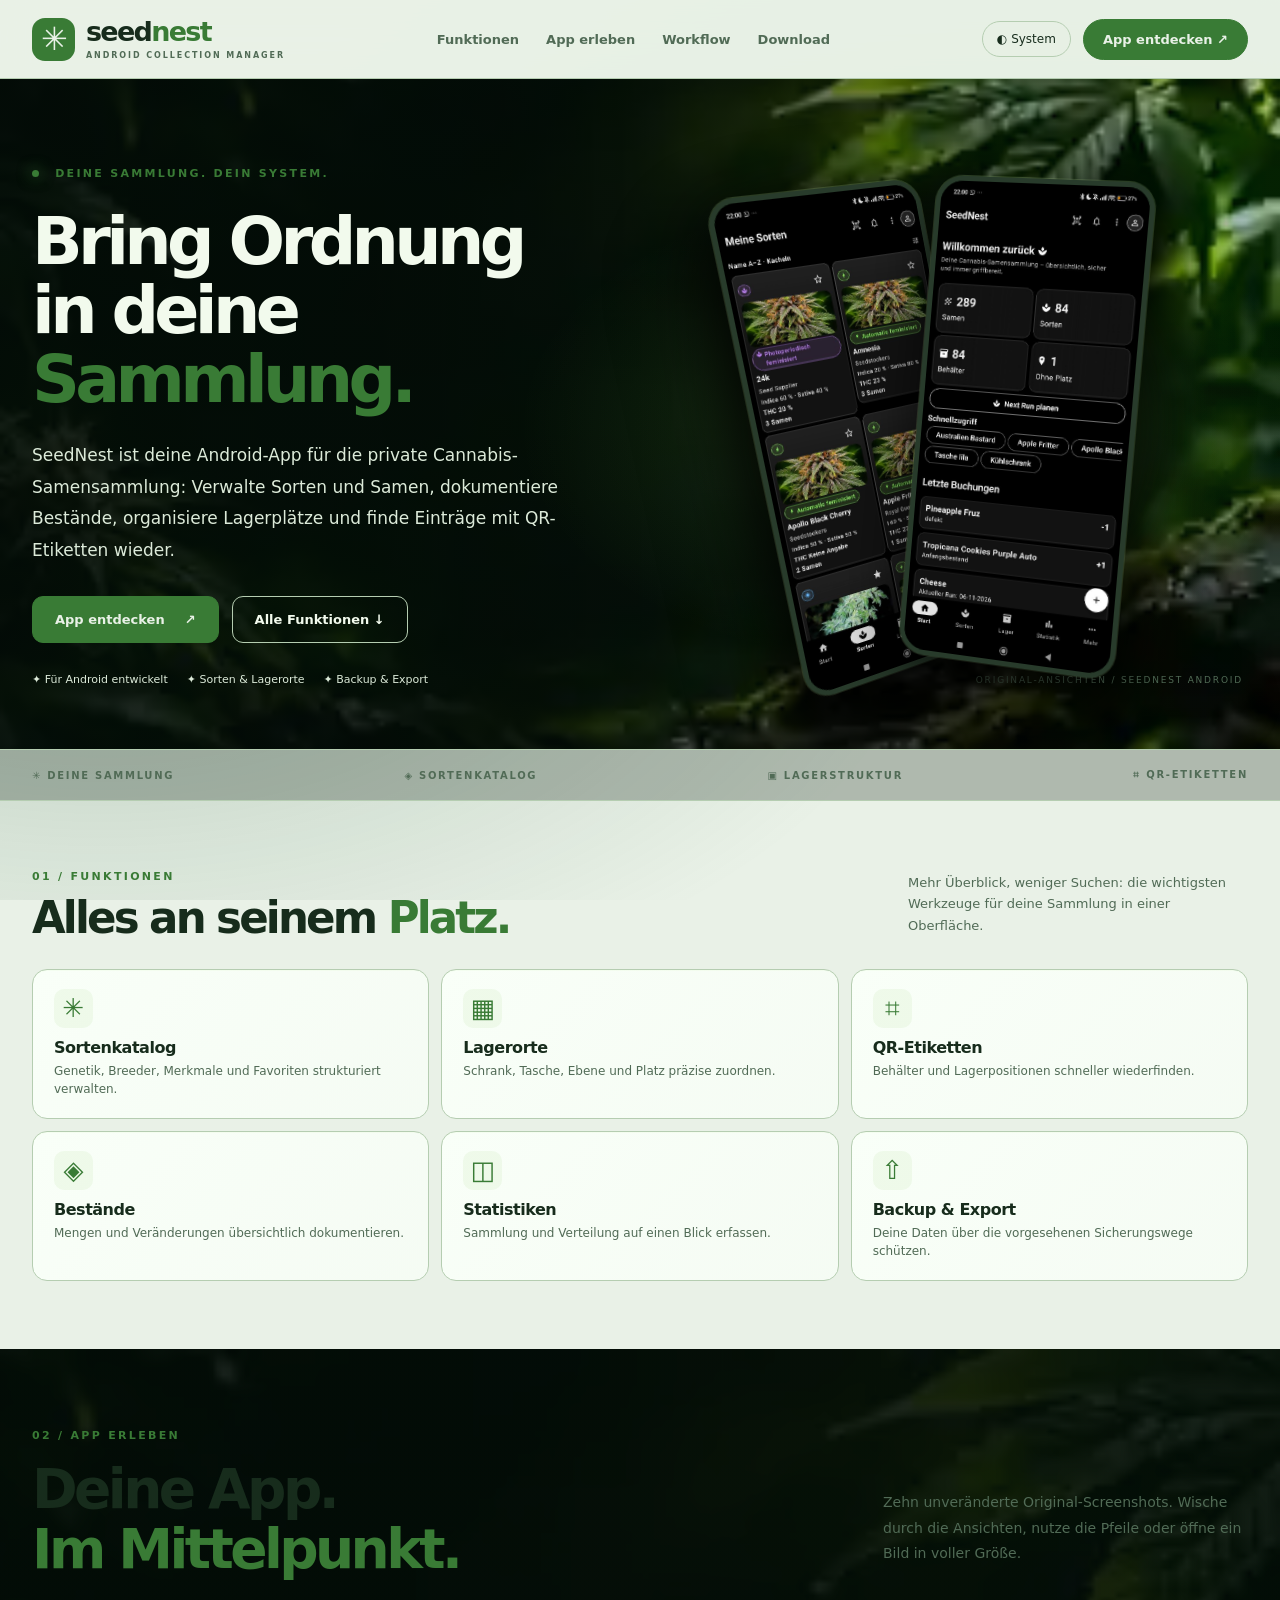
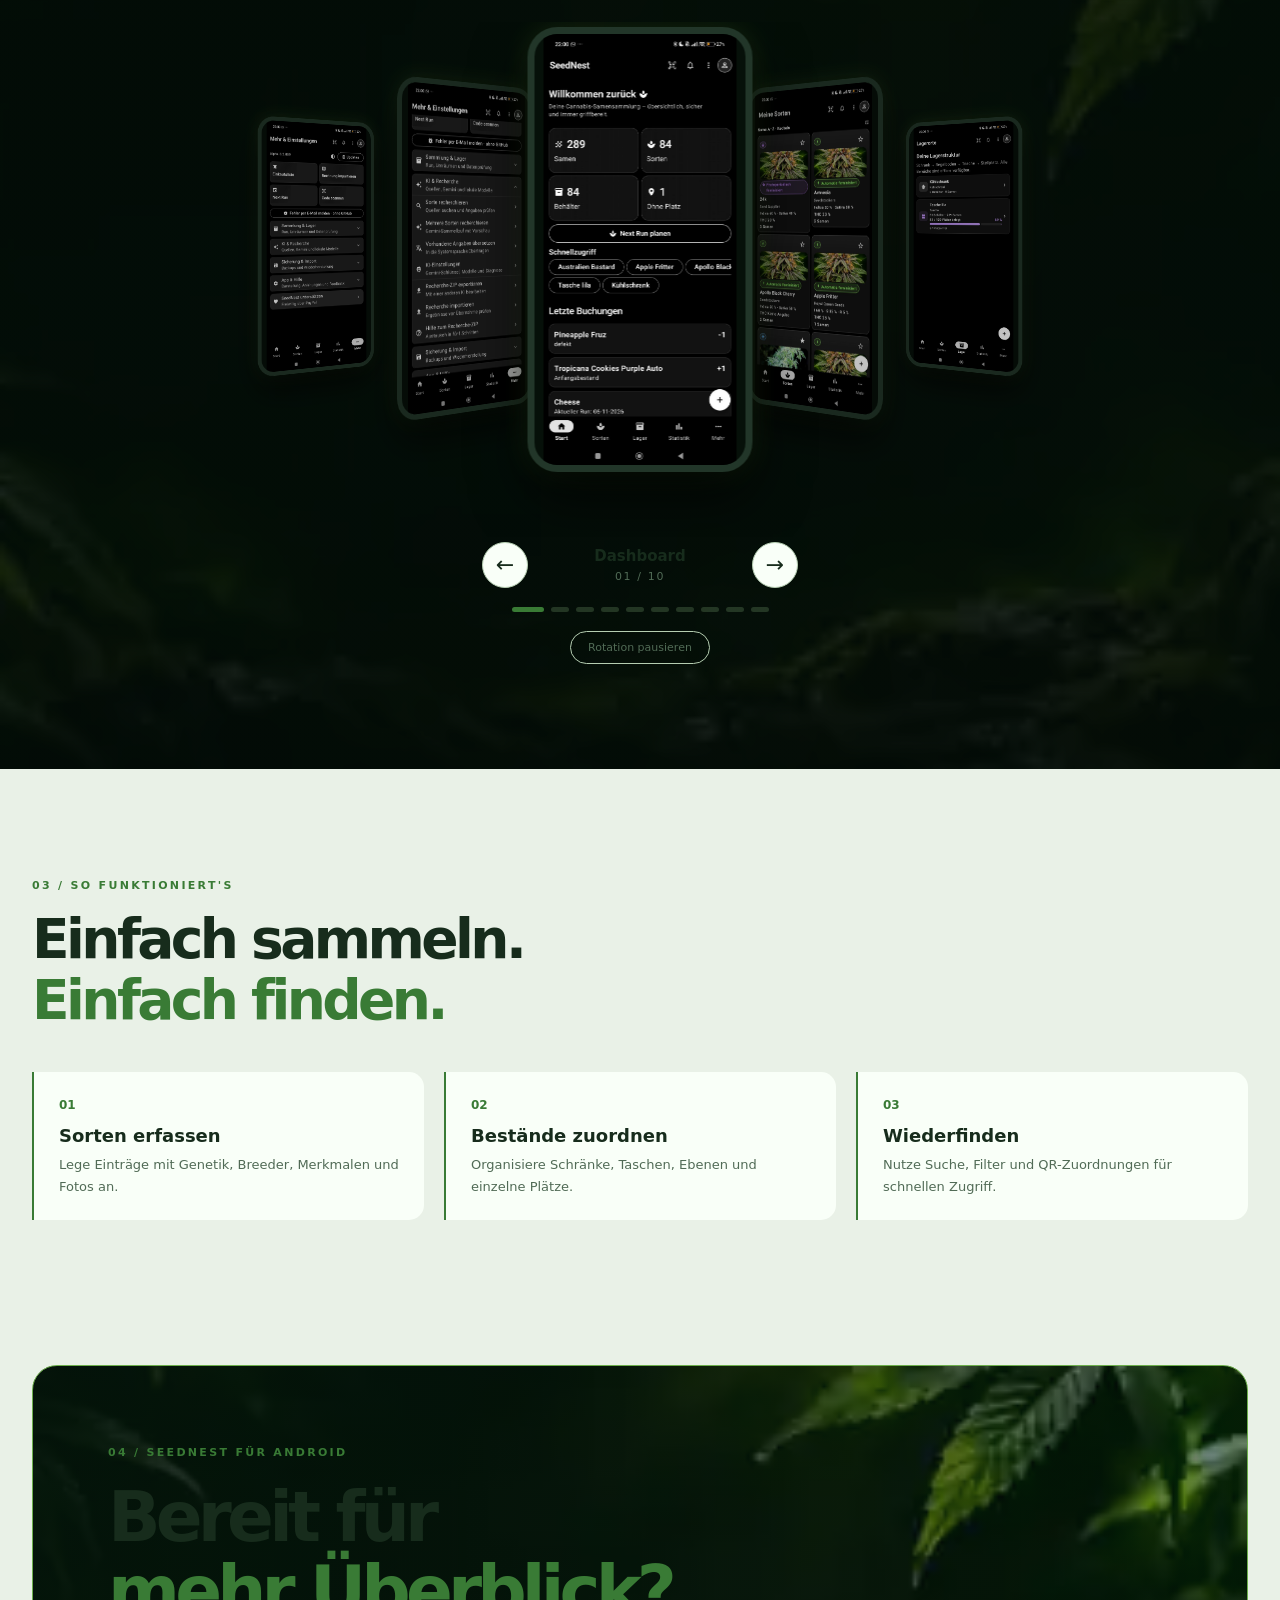
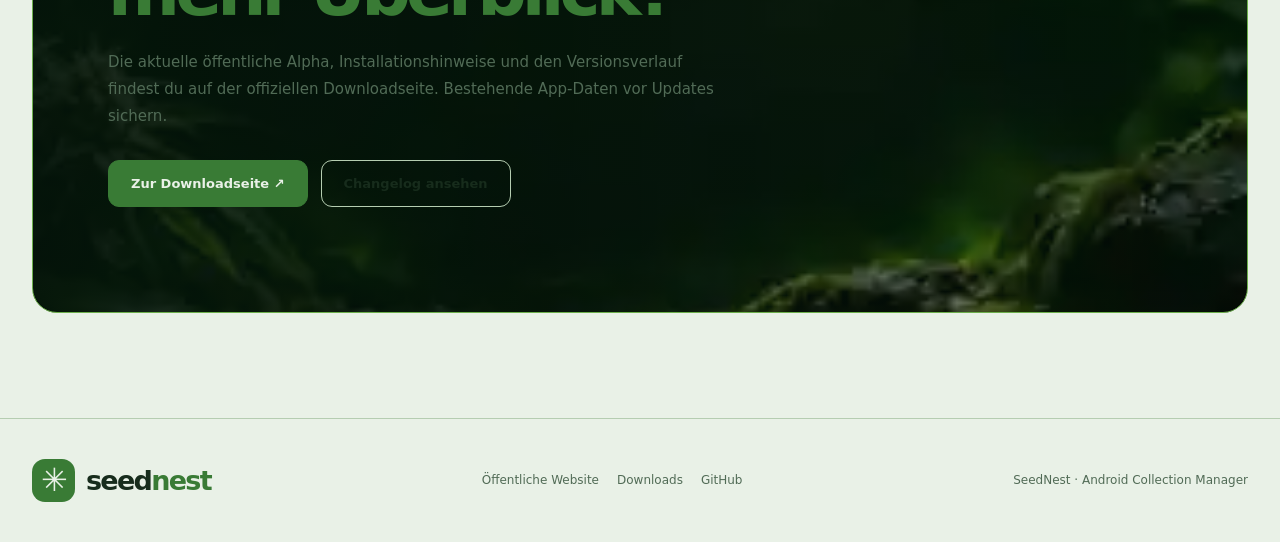
==== docs/index.html @ ece76df6 "release(site): remove design previews and promote Botanical Cinema assets to live homepage" ====
<!doctype html><html lang="de" data-mode="dark"><head><meta charset="utf-8"><meta name="viewport" content="width=device-width,initial-scale=1"><meta name="robots" content="index,follow"><link rel="canonical" href="https://astromanager-dev.github.io/SeedNest-Releases/"><meta property="og:type" content="website"><meta property="og:title" content="SeedNest – Cannabis-Samensammlung verwalten | Android-App"><meta property="og:description" content="Sortenkatalog, Bestände, Lagerplätze und QR-Etiketten: SeedNest organisiert deine private Cannabis-Samensammlung auf Android."><meta property="og:url" content="https://astromanager-dev.github.io/SeedNest-Releases/"><meta name="theme-color" content="#06100b"><meta name="description" content="SeedNest für Android: Cannabis-Samensammlung organisieren, Sorten und Bestände verwalten, Lagerplätze strukturieren und QR-Etiketten nutzen. App entdecken."><title>SeedNest – Cannabis-Samensammlung verwalten | Android-App</title><link rel="icon" href="./assets/favicon.svg" type="image/svg+xml"><link rel="stylesheet" href="./assets/botanical/botanical.css?v=5"><script src="./assets/botanical/botanical.js?v=1" defer></script><meta name="googlebot" content="index,follow,max-image-preview:large"><meta property="og:locale" content="de_DE"><meta property="og:site_name" content="SeedNest"><meta property="og:image" content="https://astromanager-dev.github.io/SeedNest-Releases/assets/screenshots/1000139887.jpg"><meta property="og:image:alt" content="Originalansicht der SeedNest Android-App"><meta name="twitter:card" content="summary_large_image"><meta name="twitter:title" content="SeedNest – Cannabis-Samensammlung verwalten"><meta name="twitter:description" content="Android-App für Sortenkatalog, Lagerplätze, Bestände und QR-Etiketten."><meta name="twitter:image" content="https://astromanager-dev.github.io/SeedNest-Releases/assets/screenshots/1000139887.jpg"><link rel="sitemap" type="application/xml" href="https://astromanager-dev.github.io/SeedNest-Releases/sitemap.xml"><script type="application/ld+json">{"@context":"https://schema.org","@type":"SoftwareApplication","name":"SeedNest","applicationCategory":"UtilitiesApplication","operatingSystem":"Android","description":"Native Android-App zur privaten Verwaltung von Cannabis-Samensammlungen, Sorten, Beständen und Lagerplätzen mit QR-Etiketten.","url":"https://astromanager-dev.github.io/SeedNest-Releases/","downloadUrl":"https://astromanager-dev.github.io/SeedNest-Releases/download/","inLanguage":"de","softwareHelp":{"@type":"WebPage","url":"https://astromanager-dev.github.io/SeedNest-Releases/download/"}}</script></head><body><a class="skip" href="#main">Zum Inhalt springen</a><header class="header"><div class="shell nav"><a class="brand" href="#top"><span class="brand-mark">✳</span><span>seed<b>nest</b><small>ANDROID COLLECTION MANAGER</small></span></a><nav aria-label="Hauptmenü"><a href="#features">Funktionen</a><a href="#gallery">App erleben</a><a href="#workflow">Workflow</a><a href="#download">Download</a></nav><div class="nav-end"><button id="theme" class="theme" type="button" aria-label="Darstellung wechseln">◐ <span>System</span></button><a class="nav-download" href="#download">App entdecken ↗</a></div></div></header><main id="main"><section class="hero" id="top"><div class="botanical botanical-left" aria-hidden="true">✳</div><div class="botanical botanical-right" aria-hidden="true">✳</div><div class="hero-light" aria-hidden="true"></div><div class="shell hero-grid"><div class="hero-copy"><span class="kicker"><i></i> DEINE SAMMLUNG. DEIN SYSTEM.</span><h1>Bring Ordnung<br>in deine <em>Sammlung.</em></h1><p>SeedNest ist deine Android-App für die private Cannabis-Samensammlung: Verwalte Sorten und Samen, dokumentiere Bestände, organisiere Lagerplätze und finde Einträge mit QR-Etiketten wieder.</p><div class="hero-actions"><a class="btn-primary" href="#gallery">App entdecken <span>↗</span></a><a class="btn-secondary" href="#features">Alle Funktionen ↓</a></div><div class="hero-proof"><span>✦ Für Android entwickelt</span><span>✦ Sorten & Lagerorte</span><span>✦ Backup & Export</span></div></div><div class="hero-stage" aria-label="Zwei Originalansichten der SeedNest Android-App"><div class="halo" aria-hidden="true"></div><div class="hero-phone phone-back"><img src="./assets/screenshots/1000139888.jpg" width="691" height="1536" alt="Original-Screenshot der SeedNest-App: Sortenkatalog" fetchpriority="high"></div><div class="hero-phone phone-front"><img src="./assets/screenshots/1000139887.jpg" width="691" height="1536" alt="Original-Screenshot der SeedNest-App: Dashboard" fetchpriority="high"></div><div class="stage-label">ORIGINAL-ANSICHTEN / SEEDNEST ANDROID</div></div></div></section><div class="strip"><div class="shell strip-inner"><span>✳ DEINE SAMMLUNG</span><span>◈ SORTENKATALOG</span><span>▣ LAGERSTRUKTUR</span><span>⌗ QR-ETIKETTEN</span></div></div><section class="section features" id="features"><div class="shell"><div class="section-title"><div><span class="kicker">01 / FUNKTIONEN</span><h2>Alles an seinem <em>Platz.</em></h2></div><p>Mehr Überblick, weniger Suchen: die wichtigsten Werkzeuge für deine Sammlung in einer Oberfläche.</p></div><div class="feature-grid"><article class="feature"><span class="feature-icon" aria-hidden="true">✳</span><h3>Sortenkatalog</h3><p>Genetik, Breeder, Merkmale und Favoriten strukturiert verwalten.</p></article><article class="feature"><span class="feature-icon" aria-hidden="true">▦</span><h3>Lagerorte</h3><p>Schrank, Tasche, Ebene und Platz präzise zuordnen.</p></article><article class="feature"><span class="feature-icon" aria-hidden="true">⌗</span><h3>QR-Etiketten</h3><p>Behälter und Lagerpositionen schneller wiederfinden.</p></article><article class="feature"><span class="feature-icon" aria-hidden="true">◈</span><h3>Bestände</h3><p>Mengen und Veränderungen übersichtlich dokumentieren.</p></article><article class="feature"><span class="feature-icon" aria-hidden="true">◫</span><h3>Statistiken</h3><p>Sammlung und Verteilung auf einen Blick erfassen.</p></article><article class="feature"><span class="feature-icon" aria-hidden="true">⇧</span><h3>Backup & Export</h3><p>Deine Daten über die vorgesehenen Sicherungswege schützen.</p></article></div></div></section><section class="section gallery-section" id="gallery"><div class="shell"><div class="section-title"><div><span class="kicker">02 / APP ERLEBEN</span><h2>Deine App.<br><em>Im Mittelpunkt.</em></h2></div><p>Zehn unveränderte Original-Screenshots. Wische durch die Ansichten, nutze die Pfeile oder öffne ein Bild in voller Größe.</p></div><div class="gallery" id="coverflow" aria-label="SeedNest 3D Screenshot-Karussell"><div class="gallery-stage"><figure class="slide" data-name="Dashboard"><a href="./assets/screenshots/1000139887.jpg" target="_blank" rel="noopener" aria-label="Dashboard: Originalbild öffnen"><img src="./assets/screenshots/1000139887.jpg" alt="SeedNest App-Screenshot: Dashboard" width="691" height="1536" loading="eager" decoding="async"></a></figure><figure class="slide" data-name="Sortenkatalog"><a href="./assets/screenshots/1000139888.jpg" target="_blank" rel="noopener" aria-label="Sortenkatalog: Originalbild öffnen"><img src="./assets/screenshots/1000139888.jpg" alt="SeedNest App-Screenshot: Sortenkatalog" width="691" height="1536" loading="lazy" decoding="async"></a></figure><figure class="slide" data-name="Sortendetails"><a href="./assets/screenshots/1000139889.jpg" target="_blank" rel="noopener" aria-label="Sortendetails: Originalbild öffnen"><img src="./assets/screenshots/1000139889.jpg" alt="SeedNest App-Screenshot: Sortendetails" width="691" height="1536" loading="lazy" decoding="async"></a></figure><figure class="slide" data-name="Lagerübersicht"><a href="./assets/screenshots/1000139890.jpg" target="_blank" rel="noopener" aria-label="Lagerübersicht: Originalbild öffnen"><img src="./assets/screenshots/1000139890.jpg" alt="SeedNest App-Screenshot: Lagerübersicht" width="691" height="1536" loading="lazy" decoding="async"></a></figure><figure class="slide" data-name="Lagerplätze"><a href="./assets/screenshots/1000139891.jpg" target="_blank" rel="noopener" aria-label="Lagerplätze: Originalbild öffnen"><img src="./assets/screenshots/1000139891.jpg" alt="SeedNest App-Screenshot: Lagerplätze" width="691" height="1536" loading="lazy" decoding="async"></a></figure><figure class="slide" data-name="Behälter"><a href="./assets/screenshots/1000139892.jpg" target="_blank" rel="noopener" aria-label="Behälter: Originalbild öffnen"><img src="./assets/screenshots/1000139892.jpg" alt="SeedNest App-Screenshot: Behälter" width="691" height="1536" loading="lazy" decoding="async"></a></figure><figure class="slide" data-name="Statistik"><a href="./assets/screenshots/1000139893.jpg" target="_blank" rel="noopener" aria-label="Statistik: Originalbild öffnen"><img src="./assets/screenshots/1000139893.jpg" alt="SeedNest App-Screenshot: Statistik" width="691" height="1536" loading="lazy" decoding="async"></a></figure><figure class="slide" data-name="Auswertung"><a href="./assets/screenshots/1000139894.jpg" target="_blank" rel="noopener" aria-label="Auswertung: Originalbild öffnen"><img src="./assets/screenshots/1000139894.jpg" alt="SeedNest App-Screenshot: Auswertung" width="691" height="1536" loading="lazy" decoding="async"></a></figure><figure class="slide" data-name="Einstellungen"><a href="./assets/screenshots/1000139895.jpg" target="_blank" rel="noopener" aria-label="Einstellungen: Originalbild öffnen"><img src="./assets/screenshots/1000139895.jpg" alt="SeedNest App-Screenshot: Einstellungen" width="691" height="1536" loading="lazy" decoding="async"></a></figure><figure class="slide" data-name="Werkzeuge"><a href="./assets/screenshots/1000139896.jpg" target="_blank" rel="noopener" aria-label="Werkzeuge: Originalbild öffnen"><img src="./assets/screenshots/1000139896.jpg" alt="SeedNest App-Screenshot: Werkzeuge" width="691" height="1536" loading="lazy" decoding="async"></a></figure></div><div class="gallery-controls"><button id="prev" aria-label="Vorheriges Bild">←</button><div class="gallery-center"><strong id="slide-name">Dashboard</strong><span id="counter">01 / 10</span></div><button id="next" aria-label="Nächstes Bild">→</button></div><div id="dots" class="dots" aria-label="Bild auswählen"></div><button id="pause" class="pause" aria-pressed="false">Rotation pausieren</button></div></div></section><section class="section workflow" id="workflow"><div class="shell"><div class="section-title"><div><span class="kicker">03 / SO FUNKTIONIERT'S</span><h2>Einfach sammeln.<br><em>Einfach finden.</em></h2></div></div><div class="workflow-grid"><article><span>01</span><h3>Sorten erfassen</h3><p>Lege Einträge mit Genetik, Breeder, Merkmalen und Fotos an.</p></article><article><span>02</span><h3>Bestände zuordnen</h3><p>Organisiere Schränke, Taschen, Ebenen und einzelne Plätze.</p></article><article><span>03</span><h3>Wiederfinden</h3><p>Nutze Suche, Filter und QR-Zuordnungen für schnellen Zugriff.</p></article></div></div></section><section class="section download" id="download"><div class="shell"><div class="download-box"><div class="download-leaf" aria-hidden="true">✳</div><div class="download-inner"><span class="kicker">04 / SEEDNEST FÜR ANDROID</span><h2>Bereit für<br><em>mehr Überblick?</em></h2><p>Die aktuelle öffentliche Alpha, Installationshinweise und den Versionsverlauf findest du auf der offiziellen Downloadseite. Bestehende App-Daten vor Updates sichern.</p><div class="hero-actions"><a class="btn-primary" href="./download/">Zur Downloadseite ↗</a><a class="btn-secondary" href="./changelog/">Changelog ansehen</a></div></div></div></div></section></main><footer><div class="shell footer"><a class="brand" href="#top"><span class="brand-mark">✳</span><span>seed<b>nest</b></span></a><div><a href="./">Öffentliche Website</a><a href="./download/">Downloads</a><a href="https://github.com/AstroManager-Dev/SeedNest-Releases">GitHub</a></div><small>SeedNest · Android Collection Manager</small></div></footer></body></html>
---- docs/assets/botanical/botanical.css ----
:root{--bg:#06100b;--surface:#102219;--fg:#f2faed;--muted:#b3c4b3;--lime:#b8f94c;--border:#4b713a;color-scheme:dark}html[data-mode=light]{--bg:#e9f1e7;--surface:#f9fff8;--fg:#172c1c;--muted:#516b56;--lime:#397b35;--border:#b5cdb1;color-scheme:light}*{box-sizing:border-box}html{scroll-behavior:smooth}body{margin:0;background:var(--bg);color:var(--fg);font-family:Inter,"Segoe UI",system-ui,sans-serif;overflow-x:hidden}body:before{content:"";position:fixed;inset:0;pointer-events:none;z-index:-1;background:radial-gradient(ellipse 60% 35% at 80% 22%,#3b802c45,transparent),radial-gradient(ellipse 65% 50% at 8% 65%,#245a3a38,transparent)}a{color:inherit;text-decoration:none}button{font:inherit;cursor:pointer}a:focus-visible,button:focus-visible{outline:3px solid var(--lime);outline-offset:4px}.skip{position:absolute;left:12px;top:-80px;background:var(--lime);color:var(--bg);padding:12px;z-index:100}.skip:focus{top:12px}.shell{width:min(1370px,calc(100% - 64px));margin:auto}.preview-banner{padding:8px 15px;text-align:center;background:#d5f5a5;color:#1c3b17;font-size:11px;font-weight:800;letter-spacing:.12em}.preview-banner a{text-decoration:underline}.header{position:sticky;top:0;z-index:90;background:color-mix(in srgb,var(--bg) 92%,transparent);backdrop-filter:blur(20px);border-bottom:1px solid var(--border)}.nav{height:78px;display:flex;align-items:center;justify-content:space-between;gap:22px}.brand{display:flex;align-items:center;gap:11px;font-size:27px;font-weight:900;letter-spacing:-1.7px;line-height:1}.brand b{color:var(--lime)}.brand small{display:block;font-size:8px;letter-spacing:.24em;color:var(--muted);margin-top:7px}.brand-mark{background:var(--lime);color:var(--bg);display:grid;place-items:center;width:43px;height:43px;border-radius:13px;font-size:32px}.nav nav{display:flex;gap:27px}.nav nav a{font-size:13px;color:var(--muted);font-weight:700}.nav-end{display:flex;align-items:center;gap:12px}.theme{background:transparent;border:1px solid var(--border);border-radius:40px;color:var(--fg);padding:10px 14px;font-size:12px}.nav-download,.btn-primary{background:var(--lime);color:var(--bg);border:1px solid var(--lime);border-radius:11px;font-size:13px;font-weight:850;padding:15px 22px;display:inline-flex;align-items:center;gap:20px}.nav-download{border-radius:30px;padding:12px 19px}.hero{position:relative;overflow:hidden;padding:80px 0 60px;min-height:670px}.hero-grid{display:grid;grid-template-columns:1.05fr .95fr;align-items:center;gap:30px;position:relative;z-index:2}.hero-copy{position:relative;z-index:4}.kicker{font-size:11px;font-weight:850;letter-spacing:.21em;color:var(--lime)}.kicker i{display:inline-block;width:7px;height:7px;background:var(--lime);border-radius:50%;margin-right:10px;box-shadow:0 0 15px var(--lime)}h1,h2,h3,p{margin-top:0}.hero h1{font-size:clamp(48px,5.2vw,82px);letter-spacing:-.07em;line-height:1.04;margin:26px 0}.hero em,h2 em{font-style:normal;color:var(--lime)}.hero-copy>p{max-width:590px;font-size:17px;line-height:1.85;color:var(--muted)}.hero-actions{display:flex;align-items:center;flex-wrap:wrap;gap:13px;margin:30px 0}.btn-secondary{border:1px solid var(--border);border-radius:11px;padding:15px 22px;font-size:13px;font-weight:750}.hero-proof{display:flex;gap:19px;flex-wrap:wrap;color:var(--muted);font-size:11px}.hero-stage{height:530px;position:relative;display:grid;place-items:center;perspective:1000px}.halo{position:absolute;width:430px;height:430px;border-radius:50%;background:radial-gradient(circle,#85ed4770,transparent 66%);filter:blur(20px)}.hero-phone{position:absolute;width:240px;height:465px;border:8px solid #26392b;border-radius:36px;background:#09160d;color:#eaf8e3;box-shadow:0 35px 90px #0009,0 0 0 1px #8aab73;overflow:hidden}.phone-front{transform:translateX(55px) rotateY(-12deg) rotateZ(5deg);z-index:2;padding:35px 15px 15px}.phone-back{transform:translateX(-105px) translateY(10px) rotateY(29deg) rotateZ(-13deg);z-index:1;background:linear-gradient(130deg,#244d32,#07150b)}.phone-content{font-size:100px;color:#b8f94c;padding:65px 18px}.phone-content small{display:block;font-size:10px;letter-spacing:.2em;color:#d8ebce}.phone-content strong{font-size:25px;display:block;margin-top:20px;line-height:1.2}.phone-top{font-size:12px;font-weight:800;color:#b8f94c;display:flex;justify-content:space-between}.phone-welcome{display:block;margin:37px 0 15px;font-size:20px;font-weight:800}.phone-card{border-radius:13px;background:linear-gradient(135deg,#3a7c43,#1e4d32);padding:16px;height:125px}.phone-card small{font-size:8px;letter-spacing:.2em}.phone-card strong{display:block;font-size:18px;margin:13px 0 7px}.phone-card span{font-size:9px}.phone-tiles{display:grid;grid-template-columns:1fr 1fr;gap:8px;margin-top:15px}.phone-tiles>span{height:75px;background:#1a3120;border-radius:10px;padding:10px;color:#b8f94c;font-size:25px}.phone-tiles small{display:block;color:#eaf8e3;font-size:10px;margin-top:4px}.phone-tabs{position:absolute;bottom:14px;left:20px;right:20px;border-top:1px solid #35563c;padding-top:12px;text-align:center;color:#b8f94c}.stage-label{position:absolute;bottom:4px;right:5px;color:var(--muted);font-size:9px;letter-spacing:.2em}.botanical{position:absolute;font-size:500px;line-height:1;color:#8df65012;pointer-events:none;filter:blur(2px)}.botanical-left{left:-160px;bottom:-260px;transform:rotate(23deg)}.botanical-right{right:-140px;top:-200px;transform:rotate(-21deg)}.hero-light{position:absolute;inset:0;background:linear-gradient(110deg,transparent 25%,#8bf74b08 55%,transparent 90%);pointer-events:none}.strip{border-top:1px solid var(--border);border-bottom:1px solid var(--border);background:#10251644}.strip-inner{display:flex;align-items:center;justify-content:space-between;gap:15px;flex-wrap:wrap;padding:19px 0;color:var(--muted);font-size:10px;font-weight:800;letter-spacing:.17em}.section{padding:105px 0}.section-title{display:flex;justify-content:space-between;align-items:end;gap:35px;margin-bottom:42px}.section-title h2{font-size:clamp(36px,4.3vw,62px);letter-spacing:-.065em;line-height:1.1;margin:16px 0 0}.section-title>p{max-width:365px;color:var(--muted);font-size:14px;line-height:1.8}.feature-grid{display:grid;grid-template-columns:repeat(3,1fr);gap:16px}.feature{padding:28px;border:1px solid var(--border);border-radius:18px;background:linear-gradient(135deg,var(--surface),color-mix(in srgb,var(--surface) 75%,var(--bg)));min-height:190px;box-shadow:inset 0 1px 0 #a7ed6b10}.feature-icon{display:inline-grid;place-items:center;font-size:33px;color:var(--lime);width:49px;height:49px;border-radius:13px;background:#81c44e16}.feature h3{font-size:18px;letter-spacing:-.03em;margin:15px 0 7px}.feature p{color:var(--muted);font-size:13px;line-height:1.65;margin:0}.gallery-section{background:radial-gradient(ellipse 55% 42% at 50% 57%,#377d3555,transparent),linear-gradient(180deg,#07140d,var(--bg));overflow:hidden}.gallery{position:relative}.gallery-stage{height:515px;position:relative;perspective:1100px;perspective-origin:50% 38%;overflow:hidden}.slide{position:absolute;left:50%;top:5px;width:225px;height:445px;margin:0;transform:translateX(calc(-50% + var(--x,0px))) translateZ(var(--z,0px)) rotateY(var(--rot,0deg)) scale(var(--scale,1));opacity:var(--opacity,0);transition:transform .85s cubic-bezier(.2,.8,.2,1),opacity .5s;z-index:var(--layer,0);pointer-events:none;filter:brightness(.76)}.slide.active{filter:brightness(1);pointer-events:auto}.slide.visible{pointer-events:auto}.slide a{display:block;height:100%;border:7px solid #223629;border-radius:30px;overflow:hidden;background:#061009;box-shadow:0 25px 55px #000b,0 0 30px #95f64d20}.slide img{display:block;width:100%;height:100%;object-fit:contain}.gallery-controls{display:flex;justify-content:center;align-items:center;gap:32px;margin-top:5px}.gallery-controls button{width:46px;height:46px;border-radius:50%;border:1px solid var(--border);background:var(--surface);color:var(--fg);font-size:22px}.gallery-center{text-align:center;min-width:160px}.gallery-center strong{display:block;font-size:15px}.gallery-center span{display:block;color:var(--muted);font-size:11px;letter-spacing:.15em;margin-top:5px}.dots{display:flex;gap:7px;justify-content:center;margin-top:19px}.dots button{border:0;border-radius:20px;background:#6c95664d;width:18px;height:5px;padding:0}.dots button[aria-current=true]{background:var(--lime);width:32px}.pause{display:block;margin:19px auto 0;background:transparent;border:1px solid var(--border);border-radius:30px;color:var(--muted);padding:9px 17px;font-size:11px}.gallery-note{font-size:11px;color:var(--muted);text-align:center;margin:19px 0 0}.workflow-grid{display:grid;grid-template-columns:repeat(3,1fr);gap:20px}.workflow-grid article{padding:22px 25px;border-left:2px solid var(--lime);background:var(--surface);border-radius:0 15px 15px 0}.workflow-grid article>span{font-size:12px;font-weight:800;color:var(--lime)}.workflow-grid h3{font-size:18px;margin:12px 0 8px}.workflow-grid p{font-size:13px;color:var(--muted);line-height:1.7;margin:0}.download{padding-top:40px}.download-box{position:relative;overflow:hidden;background:radial-gradient(ellipse 60% 130% at 90% 50%,#6cba4280,transparent),linear-gradient(115deg,#142f1d,#0c2114);border:1px solid #6caf4b;border-radius:25px;padding:75px}.download-inner{position:relative;z-index:2;max-width:620px}.download h2{font-size:clamp(44px,5.4vw,76px);line-height:1.06;letter-spacing:-.07em;margin:21px 0}.download p{color:var(--muted);font-size:15px;line-height:1.8}.download-leaf{position:absolute;right:-70px;bottom:-250px;font-size:560px;line-height:1;color:#a7f46b18}footer{border-top:1px solid var(--border)}.footer{padding:40px 0;display:flex;align-items:center;justify-content:space-between;gap:25px;flex-wrap:wrap}.footer>div{display:flex;gap:18px;flex-wrap:wrap}.footer>div a,.footer small{color:var(--muted);font-size:12px}@media(max-width:1100px){.nav nav{display:none}.hero-grid{grid-template-columns:1fr 1fr}.hero h1{font-size:52px}.hero-stage{height:480px}.hero-phone{transform-origin:center}.phone-front{transform:translateX(45px) scale(.86) rotateZ(5deg)}.phone-back{transform:translateX(-90px) scale(.86) rotateZ(-13deg)}}@media(max-width:720px){.shell{width:calc(100% - 32px)}.nav{height:66px}.brand{font-size:23px}.brand-mark{width:39px;height:39px}.brand small{font-size:7px}.nav-download{display:none}.hero{padding:48px 0 25px}.hero-grid{grid-template-columns:1fr;gap:5px}.hero h1{font-size:clamp(40px,10.5vw,58px);margin:18px 0}.hero-copy>p{font-size:14px;line-height:1.7}.hero-actions{margin:22px 0}.hero-proof{gap:11px;font-size:10px}.hero-stage{height:360px}.hero-phone{height:425px}.phone-front{transform:translateX(38px) scale(.72) rotateZ(5deg)}.phone-back{transform:translateX(-70px) scale(.72) rotateZ(-13deg)}.halo{width:320px;height:320px}.stage-label{bottom:0}.strip-inner{gap:11px;padding:15px 0}.strip-inner span{font-size:9px}.section{padding:62px 0}.section-title{display:block;margin-bottom:24px}.section-title h2{font-size:clamp(32px,8vw,44px);margin:12px 0}.section-title>p{font-size:13px;line-height:1.7;margin:12px 0 0}.feature-grid{grid-template-columns:repeat(2,minmax(0,1fr));gap:10px}.feature{padding:15px;min-height:0;border-radius:13px}.feature-icon{width:35px;height:35px;font-size:24px}.feature h3{font-size:14px;margin:11px 0 6px}.feature p{font-size:11px;line-height:1.55}.gallery-stage{height:375px;perspective:720px}.slide{width:170px;height:333px}.slide a{border-width:5px;border-radius:21px}.gallery-controls{gap:18px}.gallery-center{min-width:140px}.workflow-grid{grid-template-columns:1fr;gap:10px}.workflow-grid article{padding:15px 17px}.workflow-grid h3{font-size:16px;margin:8px 0 5px}.workflow-grid p{font-size:12px}.download{padding-top:20px}.download-box{padding:35px 23px}.download h2{font-size:41px}.download p{font-size:13px}.download-leaf{font-size:310px;right:-100px;bottom:-140px}.footer{padding:25px 0}.footer>div{gap:12px}}@media(max-width:370px){.feature-grid{grid-template-columns:1fr}.hero-stage{height:310px}.gallery-stage{height:340px}.slide{width:155px;height:310px}}@media(prefers-reduced-motion:reduce){html{scroll-behavior:auto}.slide{transition:none}}
/* Original Android screenshots inside the two hero devices; no simulated UI. */
.hero-phone{padding:0!important;display:block}.hero-phone img{display:block;width:100%;height:100%;object-fit:contain;background:#061009}.hero-phone.phone-front{background:#061009}.hero-phone.phone-back{background:#061009}

/* V3 phone accuracy: actual source screenshot is 691 × 1536 (ratio .4499). */
.hero-phone{width:220px!important;height:auto!important;aspect-ratio:691/1536;border:5px solid #283b2b!important;border-radius:27px!important;overflow:hidden!important;box-sizing:border-box;box-shadow:0 28px 70px #000b,0 0 0 1px #8aab7355}
.hero-phone img{width:100%;height:100%;display:block;object-fit:fill!important;object-position:center}
.phone-front{transform:translateX(58px) rotateY(-12deg) rotateZ(5deg)}.phone-back{transform:translateX(-102px) translateY(10px) rotateY(27deg) rotateZ(-12deg)}
@media(max-width:1100px){.phone-front{transform:translateX(45px) scale(.85) rotateZ(5deg)}.phone-back{transform:translateX(-85px) scale(.85) rotateZ(-12deg)}}
@media(max-width:720px){.phone-front{transform:translateX(39px) scale(.69) rotateZ(5deg)}.phone-back{transform:translateX(-66px) scale(.69) rotateZ(-12deg)}}

/* Botanical Cinema photographic art direction: original generated botanical backdrop. */
.hero{isolation:isolate;background:linear-gradient(90deg,rgba(3,12,7,.93) 0%,rgba(3,12,7,.82) 39%,rgba(3,12,7,.25) 100%),url("./botanical-hero.webp") center center / cover no-repeat}
.hero .botanical{display:none}.hero-light{background:radial-gradient(ellipse 42% 48% at 72% 52%,#8bf74b28,transparent 75%)}
.hero-stage{filter:drop-shadow(0 22px 28px #000a)}
.gallery-section{background:linear-gradient(180deg,rgba(3,12,7,.90),rgba(3,12,7,.91)),url("./botanical-hero.webp") center / cover no-repeat}
.download-box{background:linear-gradient(90deg,rgba(4,20,10,.94),rgba(4,20,10,.52)),url("./botanical-hero.webp") center / cover no-repeat}
.download-leaf{display:none}
@media(max-width:720px){.hero{background-image:linear-gradient(180deg,rgba(3,12,7,.92) 0%,rgba(3,12,7,.85) 42%,rgba(3,12,7,.34) 100%),url("./botanical-hero.webp");background-position:center,60% center}.gallery-section{background-position:center,70% center}.download-box{background-position:center,65% center}}
html[data-mode=light] .hero{color:#f2faed}html[data-mode=light] .hero .hero-copy>p,html[data-mode=light] .hero .hero-proof{color:#dcead9}

/* V3.1 compact desktop feature composition — preserve mobile two-column layout. */
@media(min-width:1101px){
.features.section{padding-top:64px;padding-bottom:68px}
.features .section-title{margin-bottom:26px;align-items:center}
.features .section-title h2{font-size:clamp(34px,3.4vw,49px);margin-top:11px}
.features .section-title>p{max-width:340px;font-size:13px;line-height:1.65;margin:0}
.features .feature-grid{gap:12px}
.features .feature{min-height:0;padding:19px 21px 20px;border-radius:15px}
.features .feature-icon{width:39px;height:39px;font-size:26px;border-radius:10px}
.features .feature h3{font-size:16px;margin:10px 0 5px}
.features .feature p{font-size:12px;line-height:1.5}
.gallery-section.section{padding-top:75px}
}
@media(min-width:721px) and (max-width:1100px){
.features.section{padding-top:65px;padding-bottom:65px}
.features .feature{min-height:0;padding:19px}
.features .feature-icon{width:40px;height:40px;font-size:27px}
.features .section-title{margin-bottom:28px}
}
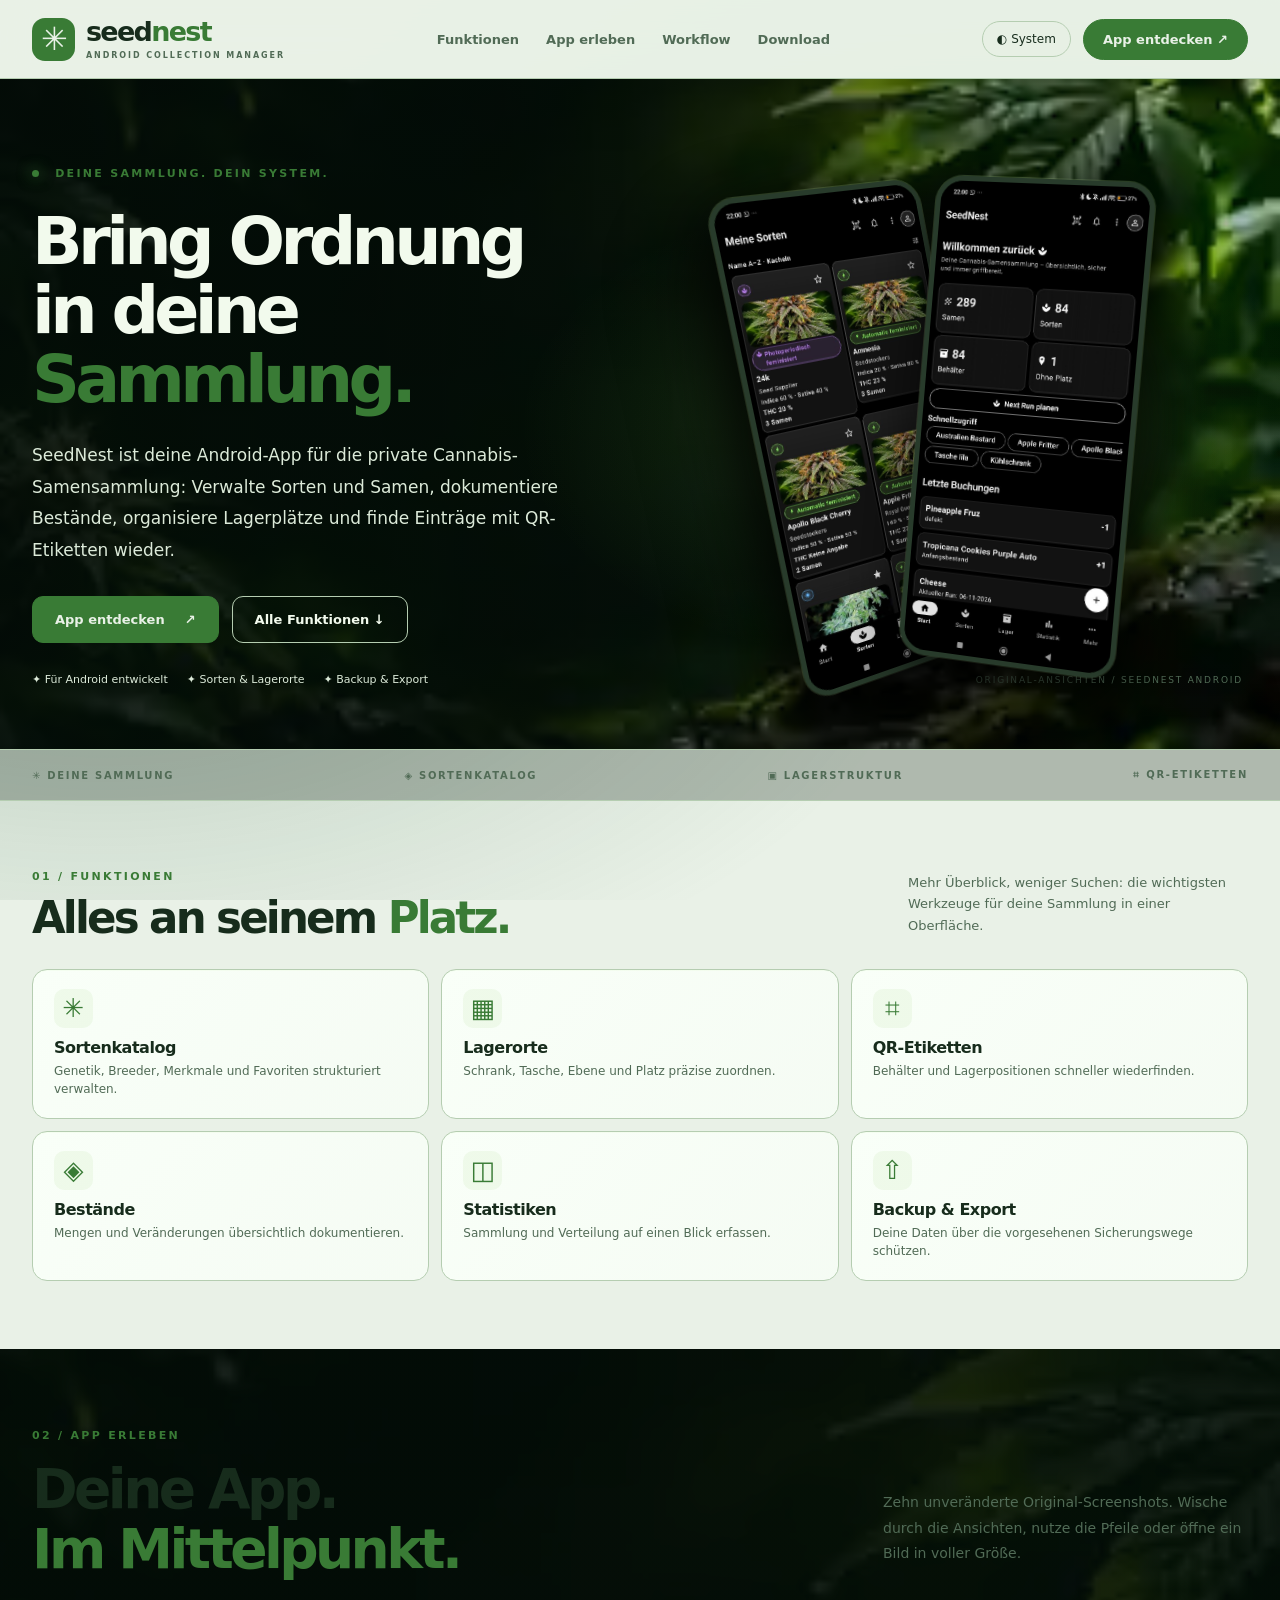
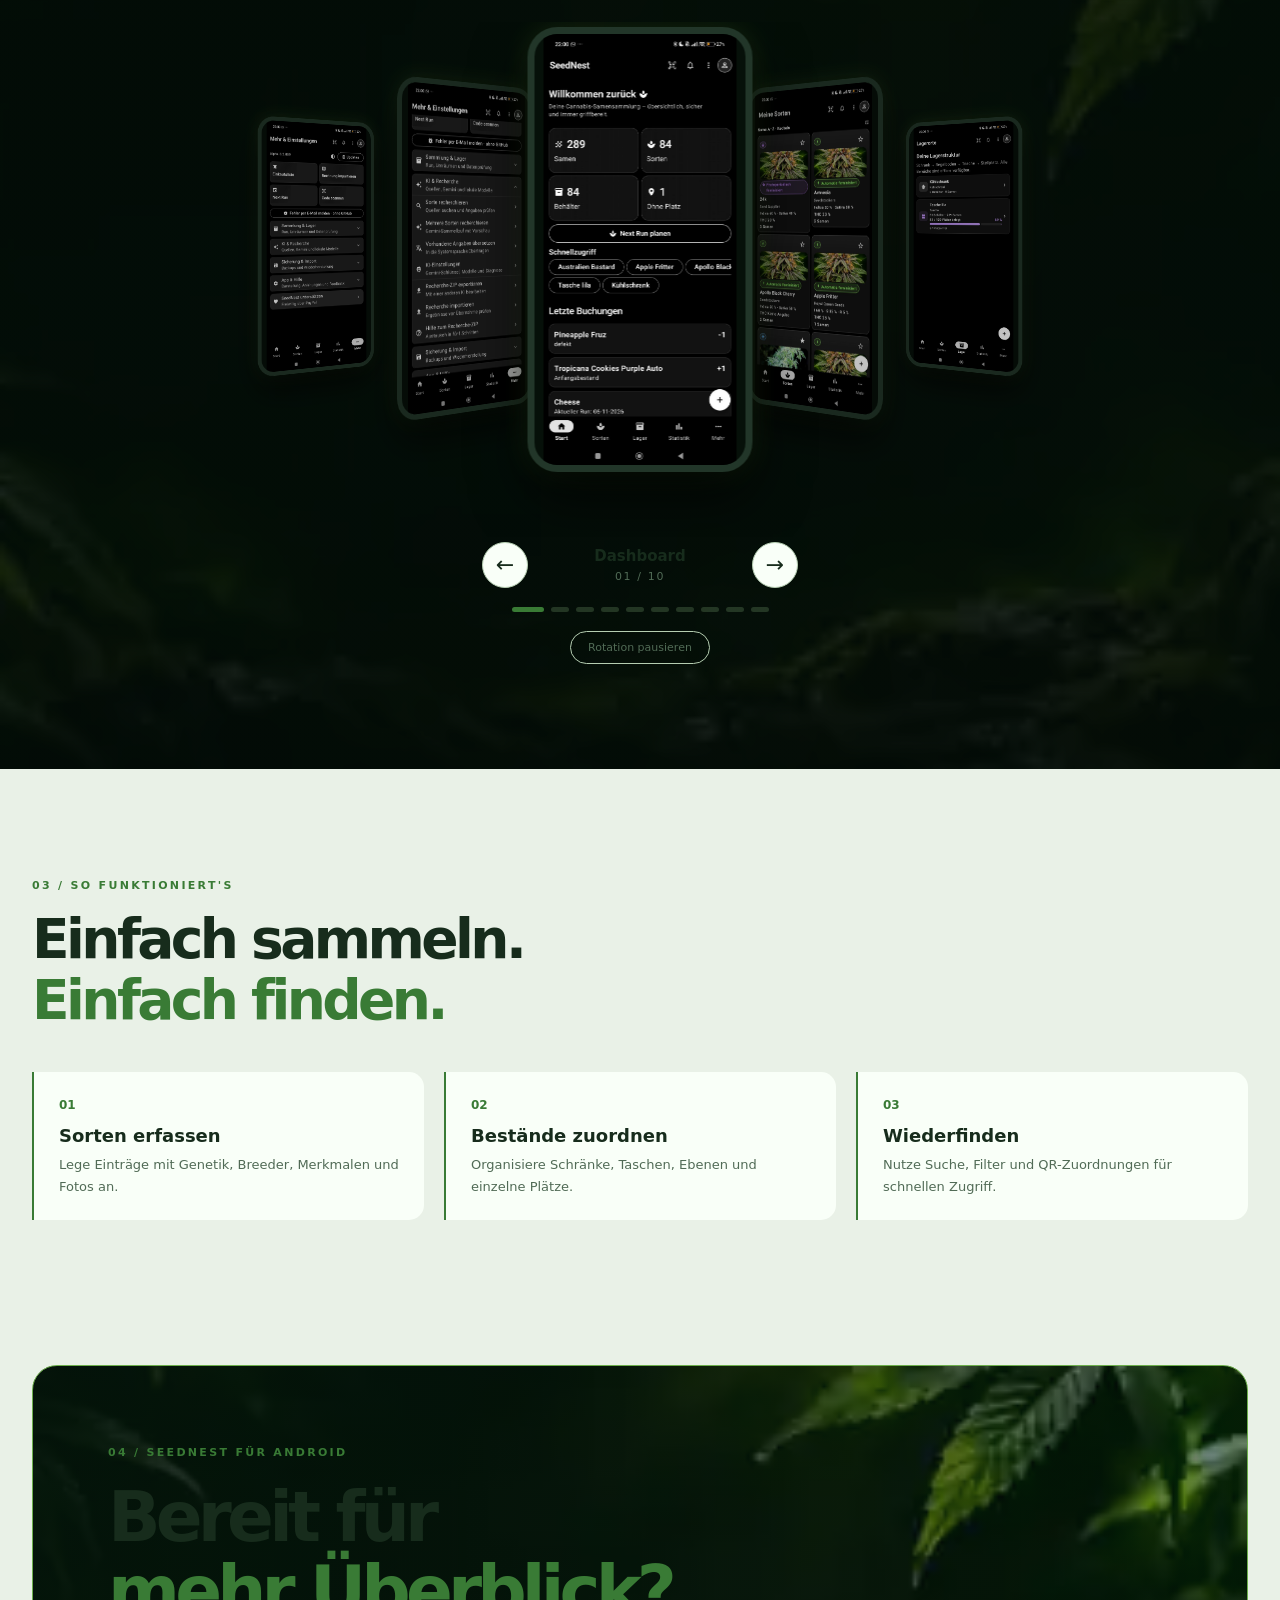
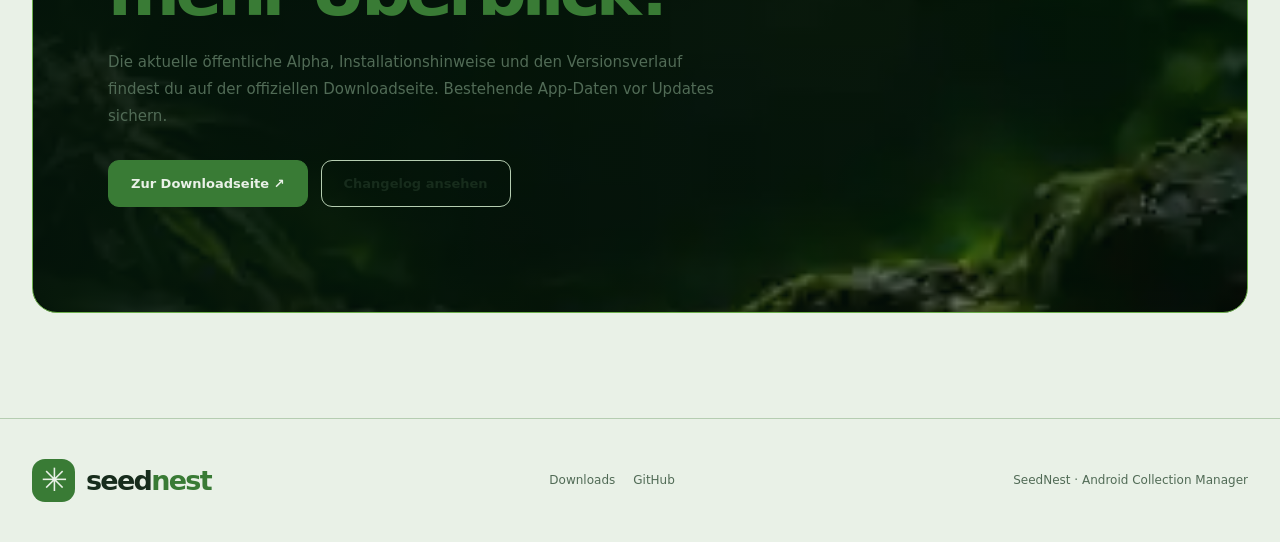
==== commit b48d2ef6: "fix(site): remove redundant public website self-link from footer" ====
--- a/docs/index.html
+++ b/docs/index.html
@@ -1 +1 @@
-<!doctype html><html lang="de" data-mode="dark"><head><meta charset="utf-8"><meta name="viewport" content="width=device-width,initial-scale=1"><meta name="robots" content="index,follow"><link rel="canonical" href="https://astromanager-dev.github.io/SeedNest-Releases/"><meta property="og:type" content="website"><meta property="og:title" content="SeedNest – Cannabis-Samensammlung verwalten | Android-App"><meta property="og:description" content="Sortenkatalog, Bestände, Lagerplätze und QR-Etiketten: SeedNest organisiert deine private Cannabis-Samensammlung auf Android."><meta property="og:url" content="https://astromanager-dev.github.io/SeedNest-Releases/"><meta name="theme-color" content="#06100b"><meta name="description" content="SeedNest für Android: Cannabis-Samensammlung organisieren, Sorten und Bestände verwalten, Lagerplätze strukturieren und QR-Etiketten nutzen. App entdecken."><title>SeedNest – Cannabis-Samensammlung verwalten | Android-App</title><link rel="icon" href="./assets/favicon.svg" type="image/svg+xml"><link rel="stylesheet" href="./assets/botanical/botanical.css?v=5"><script src="./assets/botanical/botanical.js?v=1" defer></script><meta name="googlebot" content="index,follow,max-image-preview:large"><meta property="og:locale" content="de_DE"><meta property="og:site_name" content="SeedNest"><meta property="og:image" content="https://astromanager-dev.github.io/SeedNest-Releases/assets/screenshots/1000139887.jpg"><meta property="og:image:alt" content="Originalansicht der SeedNest Android-App"><meta name="twitter:card" content="summary_large_image"><meta name="twitter:title" content="SeedNest – Cannabis-Samensammlung verwalten"><meta name="twitter:description" content="Android-App für Sortenkatalog, Lagerplätze, Bestände und QR-Etiketten."><meta name="twitter:image" content="https://astromanager-dev.github.io/SeedNest-Releases/assets/screenshots/1000139887.jpg"><link rel="sitemap" type="application/xml" href="https://astromanager-dev.github.io/SeedNest-Releases/sitemap.xml"><script type="application/ld+json">{"@context":"https://schema.org","@type":"SoftwareApplication","name":"SeedNest","applicationCategory":"UtilitiesApplication","operatingSystem":"Android","description":"Native Android-App zur privaten Verwaltung von Cannabis-Samensammlungen, Sorten, Beständen und Lagerplätzen mit QR-Etiketten.","url":"https://astromanager-dev.github.io/SeedNest-Releases/","downloadUrl":"https://astromanager-dev.github.io/SeedNest-Releases/download/","inLanguage":"de","softwareHelp":{"@type":"WebPage","url":"https://astromanager-dev.github.io/SeedNest-Releases/download/"}}</script></head><body><a class="skip" href="#main">Zum Inhalt springen</a><header class="header"><div class="shell nav"><a class="brand" href="#top"><span class="brand-mark">✳</span><span>seed<b>nest</b><small>ANDROID COLLECTION MANAGER</small></span></a><nav aria-label="Hauptmenü"><a href="#features">Funktionen</a><a href="#gallery">App erleben</a><a href="#workflow">Workflow</a><a href="#download">Download</a></nav><div class="nav-end"><button id="theme" class="theme" type="button" aria-label="Darstellung wechseln">◐ <span>System</span></button><a class="nav-download" href="#download">App entdecken ↗</a></div></div></header><main id="main"><section class="hero" id="top"><div class="botanical botanical-left" aria-hidden="true">✳</div><div class="botanical botanical-right" aria-hidden="true">✳</div><div class="hero-light" aria-hidden="true"></div><div class="shell hero-grid"><div class="hero-copy"><span class="kicker"><i></i> DEINE SAMMLUNG. DEIN SYSTEM.</span><h1>Bring Ordnung<br>in deine <em>Sammlung.</em></h1><p>SeedNest ist deine Android-App für die private Cannabis-Samensammlung: Verwalte Sorten und Samen, dokumentiere Bestände, organisiere Lagerplätze und finde Einträge mit QR-Etiketten wieder.</p><div class="hero-actions"><a class="btn-primary" href="#gallery">App entdecken <span>↗</span></a><a class="btn-secondary" href="#features">Alle Funktionen ↓</a></div><div class="hero-proof"><span>✦ Für Android entwickelt</span><span>✦ Sorten & Lagerorte</span><span>✦ Backup & Export</span></div></div><div class="hero-stage" aria-label="Zwei Originalansichten der SeedNest Android-App"><div class="halo" aria-hidden="true"></div><div class="hero-phone phone-back"><img src="./assets/screenshots/1000139888.jpg" width="691" height="1536" alt="Original-Screenshot der SeedNest-App: Sortenkatalog" fetchpriority="high"></div><div class="hero-phone phone-front"><img src="./assets/screenshots/1000139887.jpg" width="691" height="1536" alt="Original-Screenshot der SeedNest-App: Dashboard" fetchpriority="high"></div><div class="stage-label">ORIGINAL-ANSICHTEN / SEEDNEST ANDROID</div></div></div></section><div class="strip"><div class="shell strip-inner"><span>✳ DEINE SAMMLUNG</span><span>◈ SORTENKATALOG</span><span>▣ LAGERSTRUKTUR</span><span>⌗ QR-ETIKETTEN</span></div></div><section class="section features" id="features"><div class="shell"><div class="section-title"><div><span class="kicker">01 / FUNKTIONEN</span><h2>Alles an seinem <em>Platz.</em></h2></div><p>Mehr Überblick, weniger Suchen: die wichtigsten Werkzeuge für deine Sammlung in einer Oberfläche.</p></div><div class="feature-grid"><article class="feature"><span class="feature-icon" aria-hidden="true">✳</span><h3>Sortenkatalog</h3><p>Genetik, Breeder, Merkmale und Favoriten strukturiert verwalten.</p></article><article class="feature"><span class="feature-icon" aria-hidden="true">▦</span><h3>Lagerorte</h3><p>Schrank, Tasche, Ebene und Platz präzise zuordnen.</p></article><article class="feature"><span class="feature-icon" aria-hidden="true">⌗</span><h3>QR-Etiketten</h3><p>Behälter und Lagerpositionen schneller wiederfinden.</p></article><article class="feature"><span class="feature-icon" aria-hidden="true">◈</span><h3>Bestände</h3><p>Mengen und Veränderungen übersichtlich dokumentieren.</p></article><article class="feature"><span class="feature-icon" aria-hidden="true">◫</span><h3>Statistiken</h3><p>Sammlung und Verteilung auf einen Blick erfassen.</p></article><article class="feature"><span class="feature-icon" aria-hidden="true">⇧</span><h3>Backup & Export</h3><p>Deine Daten über die vorgesehenen Sicherungswege schützen.</p></article></div></div></section><section class="section gallery-section" id="gallery"><div class="shell"><div class="section-title"><div><span class="kicker">02 / APP ERLEBEN</span><h2>Deine App.<br><em>Im Mittelpunkt.</em></h2></div><p>Zehn unveränderte Original-Screenshots. Wische durch die Ansichten, nutze die Pfeile oder öffne ein Bild in voller Größe.</p></div><div class="gallery" id="coverflow" aria-label="SeedNest 3D Screenshot-Karussell"><div class="gallery-stage"><figure class="slide" data-name="Dashboard"><a href="./assets/screenshots/1000139887.jpg" target="_blank" rel="noopener" aria-label="Dashboard: Originalbild öffnen"><img src="./assets/screenshots/1000139887.jpg" alt="SeedNest App-Screenshot: Dashboard" width="691" height="1536" loading="eager" decoding="async"></a></figure><figure class="slide" data-name="Sortenkatalog"><a href="./assets/screenshots/1000139888.jpg" target="_blank" rel="noopener" aria-label="Sortenkatalog: Originalbild öffnen"><img src="./assets/screenshots/1000139888.jpg" alt="SeedNest App-Screenshot: Sortenkatalog" width="691" height="1536" loading="lazy" decoding="async"></a></figure><figure class="slide" data-name="Sortendetails"><a href="./assets/screenshots/1000139889.jpg" target="_blank" rel="noopener" aria-label="Sortendetails: Originalbild öffnen"><img src="./assets/screenshots/1000139889.jpg" alt="SeedNest App-Screenshot: Sortendetails" width="691" height="1536" loading="lazy" decoding="async"></a></figure><figure class="slide" data-name="Lagerübersicht"><a href="./assets/screenshots/1000139890.jpg" target="_blank" rel="noopener" aria-label="Lagerübersicht: Originalbild öffnen"><img src="./assets/screenshots/1000139890.jpg" alt="SeedNest App-Screenshot: Lagerübersicht" width="691" height="1536" loading="lazy" decoding="async"></a></figure><figure class="slide" data-name="Lagerplätze"><a href="./assets/screenshots/1000139891.jpg" target="_blank" rel="noopener" aria-label="Lagerplätze: Originalbild öffnen"><img src="./assets/screenshots/1000139891.jpg" alt="SeedNest App-Screenshot: Lagerplätze" width="691" height="1536" loading="lazy" decoding="async"></a></figure><figure class="slide" data-name="Behälter"><a href="./assets/screenshots/1000139892.jpg" target="_blank" rel="noopener" aria-label="Behälter: Originalbild öffnen"><img src="./assets/screenshots/1000139892.jpg" alt="SeedNest App-Screenshot: Behälter" width="691" height="1536" loading="lazy" decoding="async"></a></figure><figure class="slide" data-name="Statistik"><a href="./assets/screenshots/1000139893.jpg" target="_blank" rel="noopener" aria-label="Statistik: Originalbild öffnen"><img src="./assets/screenshots/1000139893.jpg" alt="SeedNest App-Screenshot: Statistik" width="691" height="1536" loading="lazy" decoding="async"></a></figure><figure class="slide" data-name="Auswertung"><a href="./assets/screenshots/1000139894.jpg" target="_blank" rel="noopener" aria-label="Auswertung: Originalbild öffnen"><img src="./assets/screenshots/1000139894.jpg" alt="SeedNest App-Screenshot: Auswertung" width="691" height="1536" loading="lazy" decoding="async"></a></figure><figure class="slide" data-name="Einstellungen"><a href="./assets/screenshots/1000139895.jpg" target="_blank" rel="noopener" aria-label="Einstellungen: Originalbild öffnen"><img src="./assets/screenshots/1000139895.jpg" alt="SeedNest App-Screenshot: Einstellungen" width="691" height="1536" loading="lazy" decoding="async"></a></figure><figure class="slide" data-name="Werkzeuge"><a href="./assets/screenshots/1000139896.jpg" target="_blank" rel="noopener" aria-label="Werkzeuge: Originalbild öffnen"><img src="./assets/screenshots/1000139896.jpg" alt="SeedNest App-Screenshot: Werkzeuge" width="691" height="1536" loading="lazy" decoding="async"></a></figure></div><div class="gallery-controls"><button id="prev" aria-label="Vorheriges Bild">←</button><div class="gallery-center"><strong id="slide-name">Dashboard</strong><span id="counter">01 / 10</span></div><button id="next" aria-label="Nächstes Bild">→</button></div><div id="dots" class="dots" aria-label="Bild auswählen"></div><button id="pause" class="pause" aria-pressed="false">Rotation pausieren</button></div></div></section><section class="section workflow" id="workflow"><div class="shell"><div class="section-title"><div><span class="kicker">03 / SO FUNKTIONIERT'S</span><h2>Einfach sammeln.<br><em>Einfach finden.</em></h2></div></div><div class="workflow-grid"><article><span>01</span><h3>Sorten erfassen</h3><p>Lege Einträge mit Genetik, Breeder, Merkmalen und Fotos an.</p></article><article><span>02</span><h3>Bestände zuordnen</h3><p>Organisiere Schränke, Taschen, Ebenen und einzelne Plätze.</p></article><article><span>03</span><h3>Wiederfinden</h3><p>Nutze Suche, Filter und QR-Zuordnungen für schnellen Zugriff.</p></article></div></div></section><section class="section download" id="download"><div class="shell"><div class="download-box"><div class="download-leaf" aria-hidden="true">✳</div><div class="download-inner"><span class="kicker">04 / SEEDNEST FÜR ANDROID</span><h2>Bereit für<br><em>mehr Überblick?</em></h2><p>Die aktuelle öffentliche Alpha, Installationshinweise und den Versionsverlauf findest du auf der offiziellen Downloadseite. Bestehende App-Daten vor Updates sichern.</p><div class="hero-actions"><a class="btn-primary" href="./download/">Zur Downloadseite ↗</a><a class="btn-secondary" href="./changelog/">Changelog ansehen</a></div></div></div></div></section></main><footer><div class="shell footer"><a class="brand" href="#top"><span class="brand-mark">✳</span><span>seed<b>nest</b></span></a><div><a href="./">Öffentliche Website</a><a href="./download/">Downloads</a><a href="https://github.com/AstroManager-Dev/SeedNest-Releases">GitHub</a></div><small>SeedNest · Android Collection Manager</small></div></footer></body></html>+<!doctype html><html lang="de" data-mode="dark"><head><meta charset="utf-8"><meta name="viewport" content="width=device-width,initial-scale=1"><meta name="robots" content="index,follow"><link rel="canonical" href="https://astromanager-dev.github.io/SeedNest-Releases/"><meta property="og:type" content="website"><meta property="og:title" content="SeedNest – Cannabis-Samensammlung verwalten | Android-App"><meta property="og:description" content="Sortenkatalog, Bestände, Lagerplätze und QR-Etiketten: SeedNest organisiert deine private Cannabis-Samensammlung auf Android."><meta property="og:url" content="https://astromanager-dev.github.io/SeedNest-Releases/"><meta name="theme-color" content="#06100b"><meta name="description" content="SeedNest für Android: Cannabis-Samensammlung organisieren, Sorten und Bestände verwalten, Lagerplätze strukturieren und QR-Etiketten nutzen. App entdecken."><title>SeedNest – Cannabis-Samensammlung verwalten | Android-App</title><link rel="icon" href="./assets/favicon.svg" type="image/svg+xml"><link rel="stylesheet" href="./assets/botanical/botanical.css?v=5"><script src="./assets/botanical/botanical.js?v=1" defer></script><meta name="googlebot" content="index,follow,max-image-preview:large"><meta property="og:locale" content="de_DE"><meta property="og:site_name" content="SeedNest"><meta property="og:image" content="https://astromanager-dev.github.io/SeedNest-Releases/assets/screenshots/1000139887.jpg"><meta property="og:image:alt" content="Originalansicht der SeedNest Android-App"><meta name="twitter:card" content="summary_large_image"><meta name="twitter:title" content="SeedNest – Cannabis-Samensammlung verwalten"><meta name="twitter:description" content="Android-App für Sortenkatalog, Lagerplätze, Bestände und QR-Etiketten."><meta name="twitter:image" content="https://astromanager-dev.github.io/SeedNest-Releases/assets/screenshots/1000139887.jpg"><link rel="sitemap" type="application/xml" href="https://astromanager-dev.github.io/SeedNest-Releases/sitemap.xml"><script type="application/ld+json">{"@context":"https://schema.org","@type":"SoftwareApplication","name":"SeedNest","applicationCategory":"UtilitiesApplication","operatingSystem":"Android","description":"Native Android-App zur privaten Verwaltung von Cannabis-Samensammlungen, Sorten, Beständen und Lagerplätzen mit QR-Etiketten.","url":"https://astromanager-dev.github.io/SeedNest-Releases/","downloadUrl":"https://astromanager-dev.github.io/SeedNest-Releases/download/","inLanguage":"de","softwareHelp":{"@type":"WebPage","url":"https://astromanager-dev.github.io/SeedNest-Releases/download/"}}</script></head><body><a class="skip" href="#main">Zum Inhalt springen</a><header class="header"><div class="shell nav"><a class="brand" href="#top"><span class="brand-mark">✳</span><span>seed<b>nest</b><small>ANDROID COLLECTION MANAGER</small></span></a><nav aria-label="Hauptmenü"><a href="#features">Funktionen</a><a href="#gallery">App erleben</a><a href="#workflow">Workflow</a><a href="#download">Download</a></nav><div class="nav-end"><button id="theme" class="theme" type="button" aria-label="Darstellung wechseln">◐ <span>System</span></button><a class="nav-download" href="#download">App entdecken ↗</a></div></div></header><main id="main"><section class="hero" id="top"><div class="botanical botanical-left" aria-hidden="true">✳</div><div class="botanical botanical-right" aria-hidden="true">✳</div><div class="hero-light" aria-hidden="true"></div><div class="shell hero-grid"><div class="hero-copy"><span class="kicker"><i></i> DEINE SAMMLUNG. DEIN SYSTEM.</span><h1>Bring Ordnung<br>in deine <em>Sammlung.</em></h1><p>SeedNest ist deine Android-App für die private Cannabis-Samensammlung: Verwalte Sorten und Samen, dokumentiere Bestände, organisiere Lagerplätze und finde Einträge mit QR-Etiketten wieder.</p><div class="hero-actions"><a class="btn-primary" href="#gallery">App entdecken <span>↗</span></a><a class="btn-secondary" href="#features">Alle Funktionen ↓</a></div><div class="hero-proof"><span>✦ Für Android entwickelt</span><span>✦ Sorten & Lagerorte</span><span>✦ Backup & Export</span></div></div><div class="hero-stage" aria-label="Zwei Originalansichten der SeedNest Android-App"><div class="halo" aria-hidden="true"></div><div class="hero-phone phone-back"><img src="./assets/screenshots/1000139888.jpg" width="691" height="1536" alt="Original-Screenshot der SeedNest-App: Sortenkatalog" fetchpriority="high"></div><div class="hero-phone phone-front"><img src="./assets/screenshots/1000139887.jpg" width="691" height="1536" alt="Original-Screenshot der SeedNest-App: Dashboard" fetchpriority="high"></div><div class="stage-label">ORIGINAL-ANSICHTEN / SEEDNEST ANDROID</div></div></div></section><div class="strip"><div class="shell strip-inner"><span>✳ DEINE SAMMLUNG</span><span>◈ SORTENKATALOG</span><span>▣ LAGERSTRUKTUR</span><span>⌗ QR-ETIKETTEN</span></div></div><section class="section features" id="features"><div class="shell"><div class="section-title"><div><span class="kicker">01 / FUNKTIONEN</span><h2>Alles an seinem <em>Platz.</em></h2></div><p>Mehr Überblick, weniger Suchen: die wichtigsten Werkzeuge für deine Sammlung in einer Oberfläche.</p></div><div class="feature-grid"><article class="feature"><span class="feature-icon" aria-hidden="true">✳</span><h3>Sortenkatalog</h3><p>Genetik, Breeder, Merkmale und Favoriten strukturiert verwalten.</p></article><article class="feature"><span class="feature-icon" aria-hidden="true">▦</span><h3>Lagerorte</h3><p>Schrank, Tasche, Ebene und Platz präzise zuordnen.</p></article><article class="feature"><span class="feature-icon" aria-hidden="true">⌗</span><h3>QR-Etiketten</h3><p>Behälter und Lagerpositionen schneller wiederfinden.</p></article><article class="feature"><span class="feature-icon" aria-hidden="true">◈</span><h3>Bestände</h3><p>Mengen und Veränderungen übersichtlich dokumentieren.</p></article><article class="feature"><span class="feature-icon" aria-hidden="true">◫</span><h3>Statistiken</h3><p>Sammlung und Verteilung auf einen Blick erfassen.</p></article><article class="feature"><span class="feature-icon" aria-hidden="true">⇧</span><h3>Backup & Export</h3><p>Deine Daten über die vorgesehenen Sicherungswege schützen.</p></article></div></div></section><section class="section gallery-section" id="gallery"><div class="shell"><div class="section-title"><div><span class="kicker">02 / APP ERLEBEN</span><h2>Deine App.<br><em>Im Mittelpunkt.</em></h2></div><p>Zehn unveränderte Original-Screenshots. Wische durch die Ansichten, nutze die Pfeile oder öffne ein Bild in voller Größe.</p></div><div class="gallery" id="coverflow" aria-label="SeedNest 3D Screenshot-Karussell"><div class="gallery-stage"><figure class="slide" data-name="Dashboard"><a href="./assets/screenshots/1000139887.jpg" target="_blank" rel="noopener" aria-label="Dashboard: Originalbild öffnen"><img src="./assets/screenshots/1000139887.jpg" alt="SeedNest App-Screenshot: Dashboard" width="691" height="1536" loading="eager" decoding="async"></a></figure><figure class="slide" data-name="Sortenkatalog"><a href="./assets/screenshots/1000139888.jpg" target="_blank" rel="noopener" aria-label="Sortenkatalog: Originalbild öffnen"><img src="./assets/screenshots/1000139888.jpg" alt="SeedNest App-Screenshot: Sortenkatalog" width="691" height="1536" loading="lazy" decoding="async"></a></figure><figure class="slide" data-name="Sortendetails"><a href="./assets/screenshots/1000139889.jpg" target="_blank" rel="noopener" aria-label="Sortendetails: Originalbild öffnen"><img src="./assets/screenshots/1000139889.jpg" alt="SeedNest App-Screenshot: Sortendetails" width="691" height="1536" loading="lazy" decoding="async"></a></figure><figure class="slide" data-name="Lagerübersicht"><a href="./assets/screenshots/1000139890.jpg" target="_blank" rel="noopener" aria-label="Lagerübersicht: Originalbild öffnen"><img src="./assets/screenshots/1000139890.jpg" alt="SeedNest App-Screenshot: Lagerübersicht" width="691" height="1536" loading="lazy" decoding="async"></a></figure><figure class="slide" data-name="Lagerplätze"><a href="./assets/screenshots/1000139891.jpg" target="_blank" rel="noopener" aria-label="Lagerplätze: Originalbild öffnen"><img src="./assets/screenshots/1000139891.jpg" alt="SeedNest App-Screenshot: Lagerplätze" width="691" height="1536" loading="lazy" decoding="async"></a></figure><figure class="slide" data-name="Behälter"><a href="./assets/screenshots/1000139892.jpg" target="_blank" rel="noopener" aria-label="Behälter: Originalbild öffnen"><img src="./assets/screenshots/1000139892.jpg" alt="SeedNest App-Screenshot: Behälter" width="691" height="1536" loading="lazy" decoding="async"></a></figure><figure class="slide" data-name="Statistik"><a href="./assets/screenshots/1000139893.jpg" target="_blank" rel="noopener" aria-label="Statistik: Originalbild öffnen"><img src="./assets/screenshots/1000139893.jpg" alt="SeedNest App-Screenshot: Statistik" width="691" height="1536" loading="lazy" decoding="async"></a></figure><figure class="slide" data-name="Auswertung"><a href="./assets/screenshots/1000139894.jpg" target="_blank" rel="noopener" aria-label="Auswertung: Originalbild öffnen"><img src="./assets/screenshots/1000139894.jpg" alt="SeedNest App-Screenshot: Auswertung" width="691" height="1536" loading="lazy" decoding="async"></a></figure><figure class="slide" data-name="Einstellungen"><a href="./assets/screenshots/1000139895.jpg" target="_blank" rel="noopener" aria-label="Einstellungen: Originalbild öffnen"><img src="./assets/screenshots/1000139895.jpg" alt="SeedNest App-Screenshot: Einstellungen" width="691" height="1536" loading="lazy" decoding="async"></a></figure><figure class="slide" data-name="Werkzeuge"><a href="./assets/screenshots/1000139896.jpg" target="_blank" rel="noopener" aria-label="Werkzeuge: Originalbild öffnen"><img src="./assets/screenshots/1000139896.jpg" alt="SeedNest App-Screenshot: Werkzeuge" width="691" height="1536" loading="lazy" decoding="async"></a></figure></div><div class="gallery-controls"><button id="prev" aria-label="Vorheriges Bild">←</button><div class="gallery-center"><strong id="slide-name">Dashboard</strong><span id="counter">01 / 10</span></div><button id="next" aria-label="Nächstes Bild">→</button></div><div id="dots" class="dots" aria-label="Bild auswählen"></div><button id="pause" class="pause" aria-pressed="false">Rotation pausieren</button></div></div></section><section class="section workflow" id="workflow"><div class="shell"><div class="section-title"><div><span class="kicker">03 / SO FUNKTIONIERT'S</span><h2>Einfach sammeln.<br><em>Einfach finden.</em></h2></div></div><div class="workflow-grid"><article><span>01</span><h3>Sorten erfassen</h3><p>Lege Einträge mit Genetik, Breeder, Merkmalen und Fotos an.</p></article><article><span>02</span><h3>Bestände zuordnen</h3><p>Organisiere Schränke, Taschen, Ebenen und einzelne Plätze.</p></article><article><span>03</span><h3>Wiederfinden</h3><p>Nutze Suche, Filter und QR-Zuordnungen für schnellen Zugriff.</p></article></div></div></section><section class="section download" id="download"><div class="shell"><div class="download-box"><div class="download-leaf" aria-hidden="true">✳</div><div class="download-inner"><span class="kicker">04 / SEEDNEST FÜR ANDROID</span><h2>Bereit für<br><em>mehr Überblick?</em></h2><p>Die aktuelle öffentliche Alpha, Installationshinweise und den Versionsverlauf findest du auf der offiziellen Downloadseite. Bestehende App-Daten vor Updates sichern.</p><div class="hero-actions"><a class="btn-primary" href="./download/">Zur Downloadseite ↗</a><a class="btn-secondary" href="./changelog/">Changelog ansehen</a></div></div></div></div></section></main><footer><div class="shell footer"><a class="brand" href="#top"><span class="brand-mark">✳</span><span>seed<b>nest</b></span></a><div><a href="./download/">Downloads</a><a href="https://github.com/AstroManager-Dev/SeedNest-Releases">GitHub</a></div><small>SeedNest · Android Collection Manager</small></div></footer></body></html>
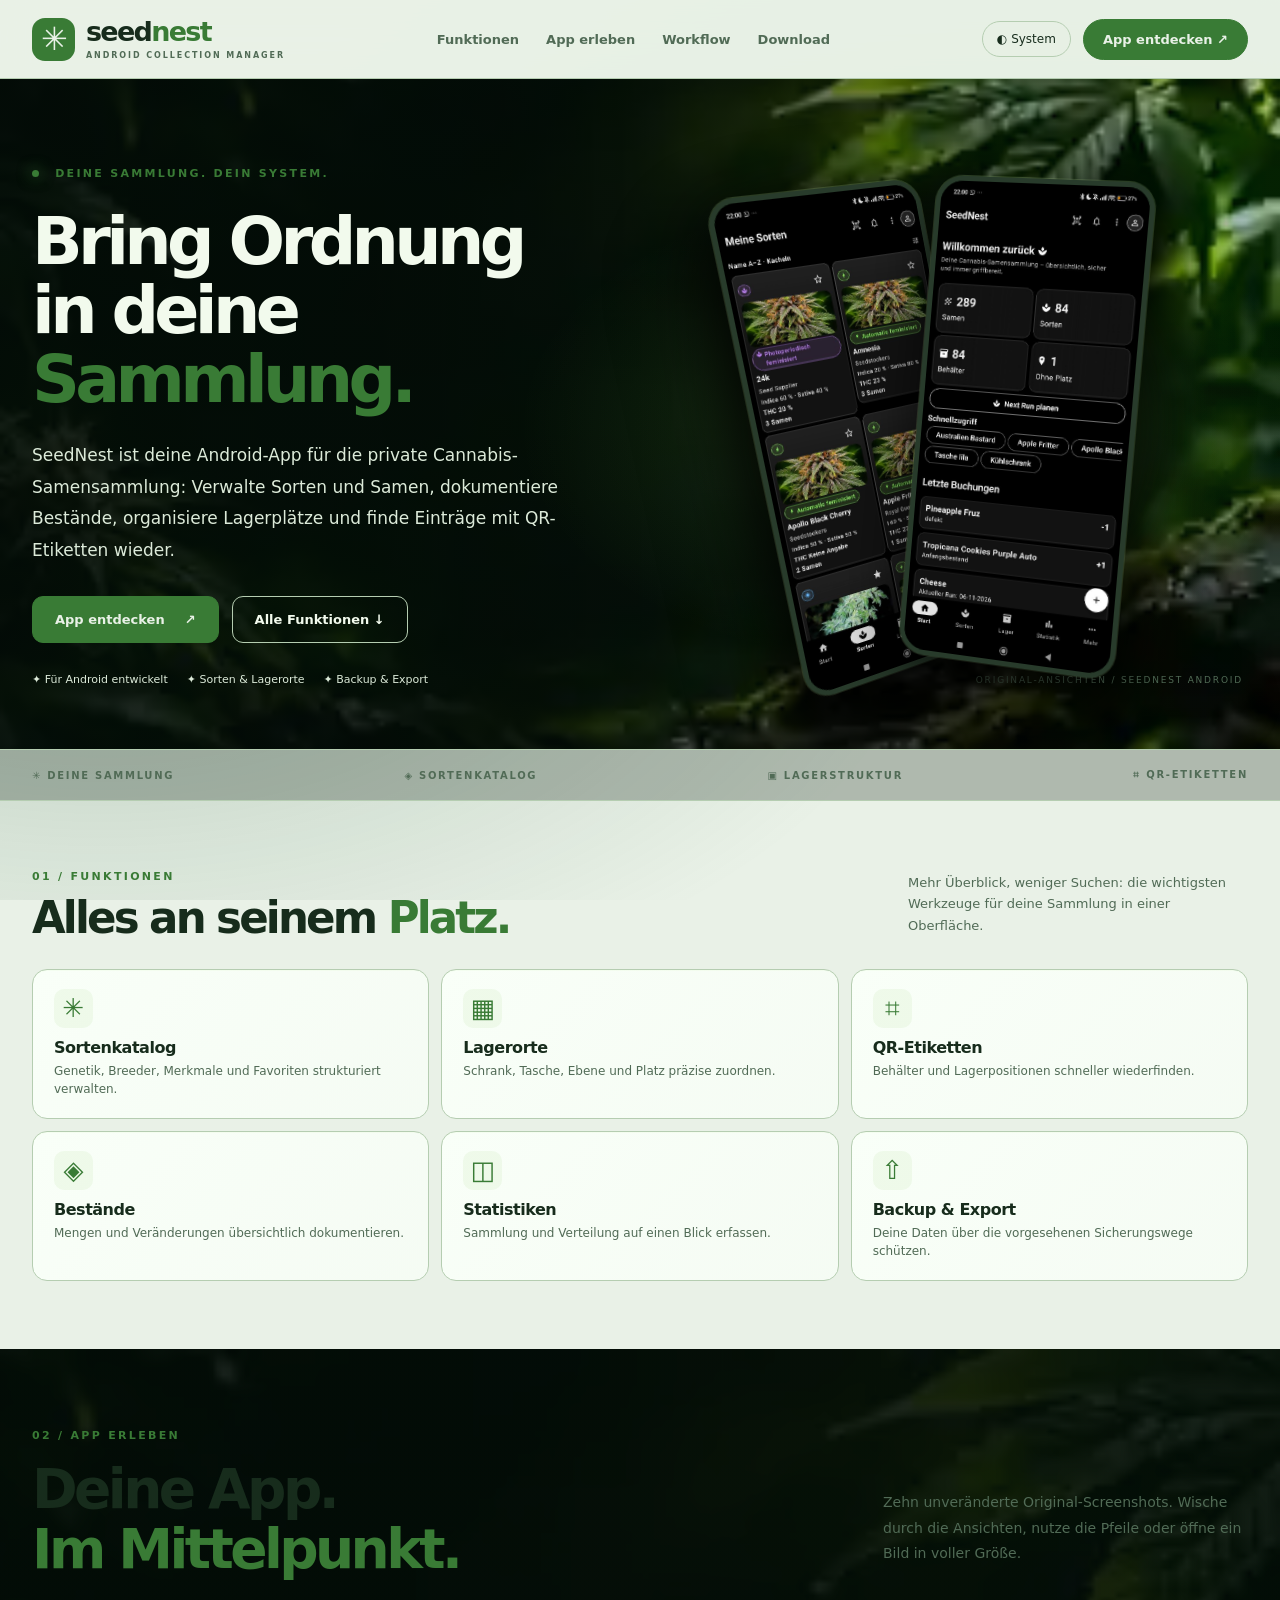
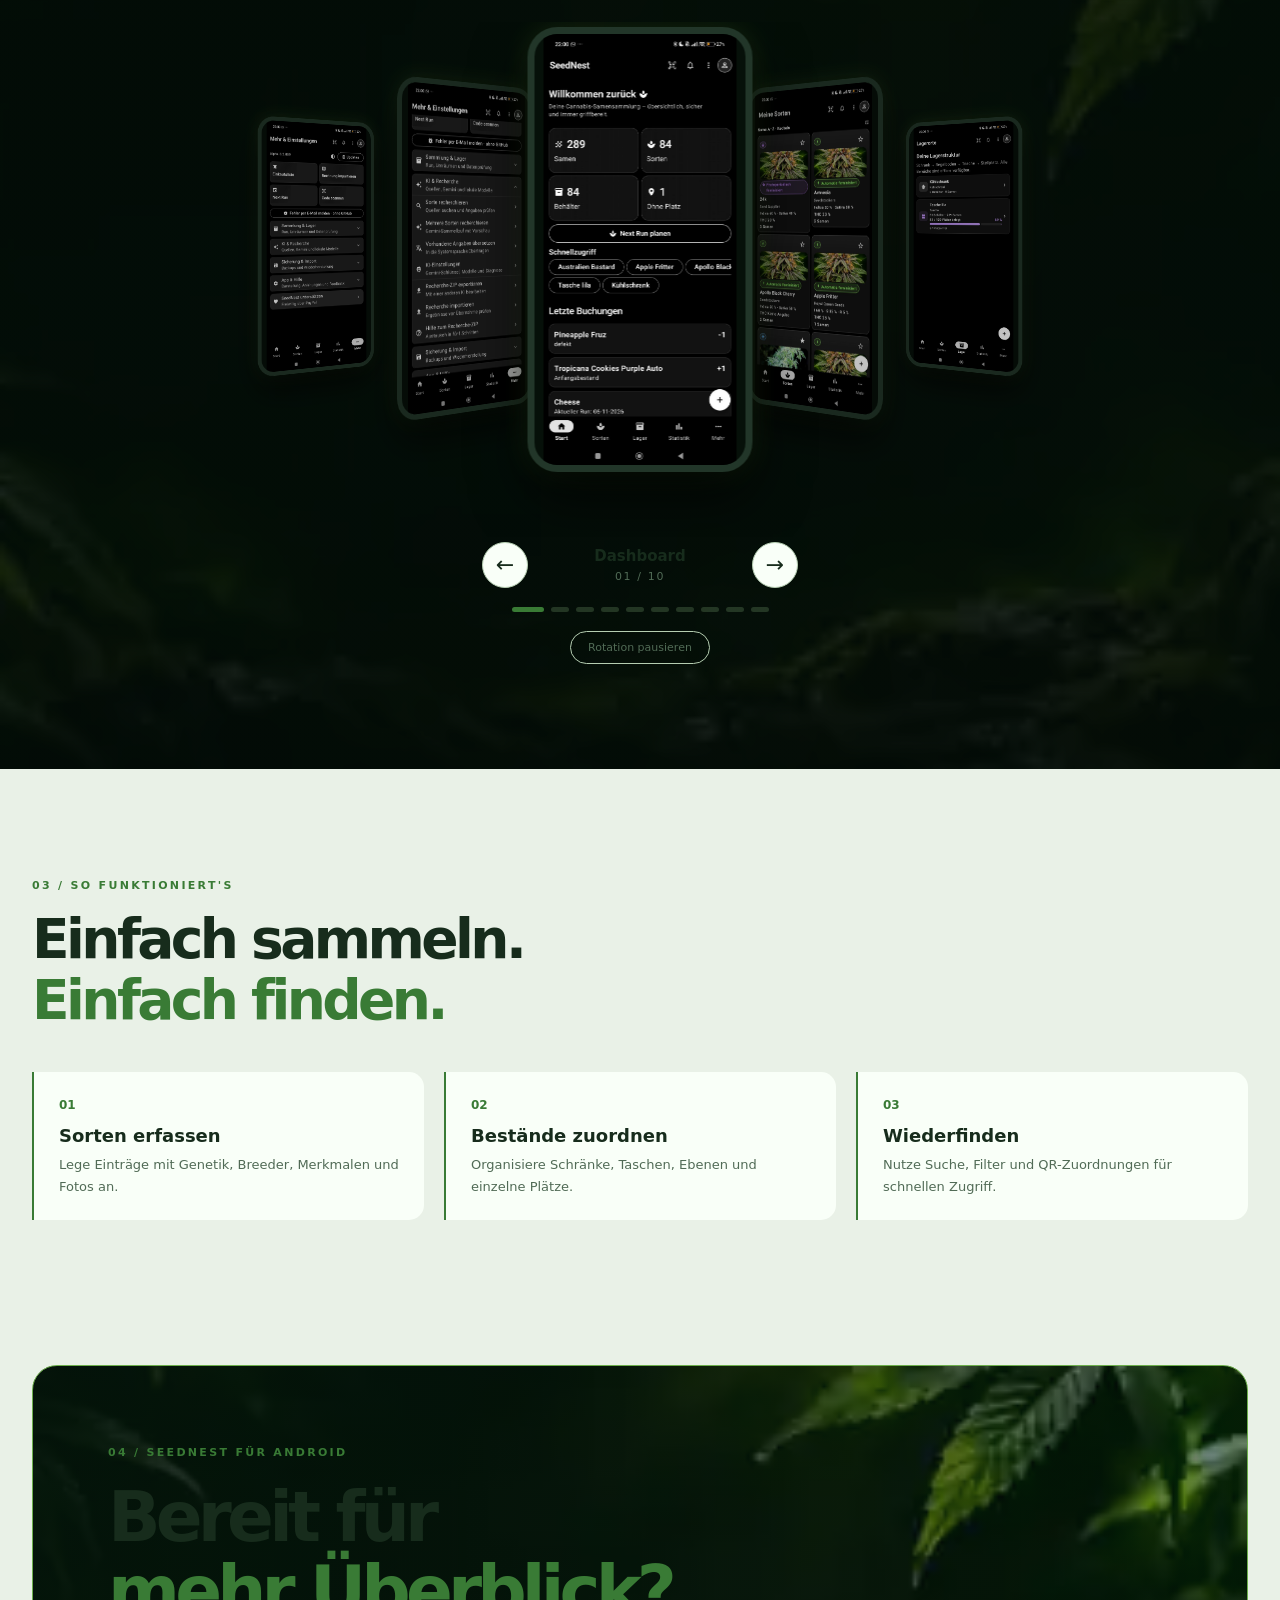
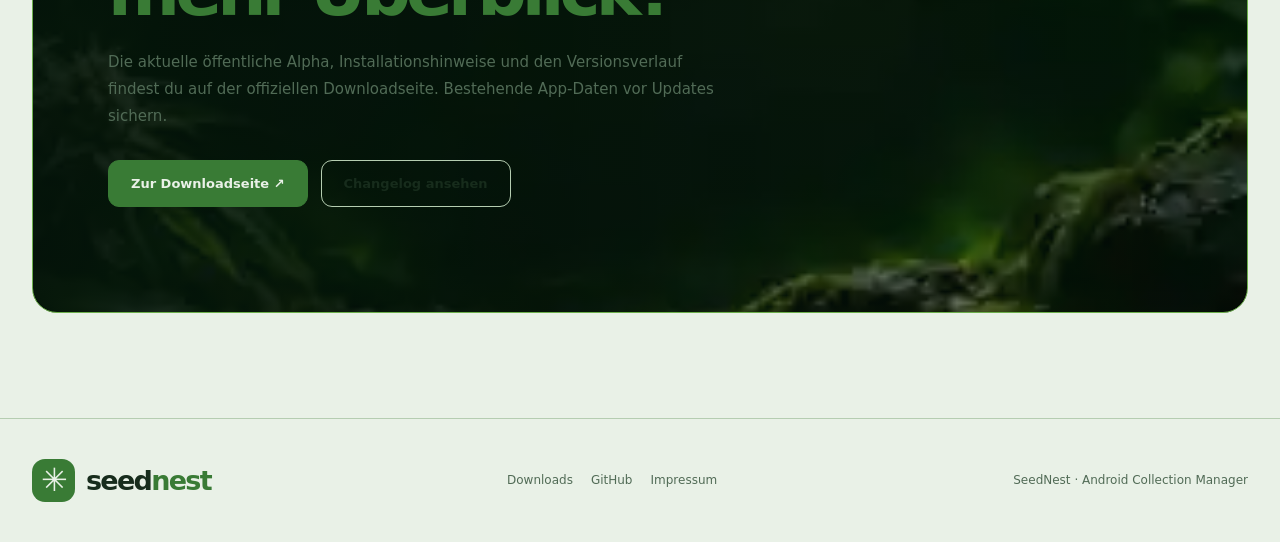
==== commit f128e87e: "feat(site): link legal notice in public homepage footer" ====
--- a/docs/index.html
+++ b/docs/index.html
@@ -1 +1 @@
-<!doctype html><html lang="de" data-mode="dark"><head><meta charset="utf-8"><meta name="viewport" content="width=device-width,initial-scale=1"><meta name="robots" content="index,follow"><link rel="canonical" href="https://astromanager-dev.github.io/SeedNest-Releases/"><meta property="og:type" content="website"><meta property="og:title" content="SeedNest – Cannabis-Samensammlung verwalten | Android-App"><meta property="og:description" content="Sortenkatalog, Bestände, Lagerplätze und QR-Etiketten: SeedNest organisiert deine private Cannabis-Samensammlung auf Android."><meta property="og:url" content="https://astromanager-dev.github.io/SeedNest-Releases/"><meta name="theme-color" content="#06100b"><meta name="description" content="SeedNest für Android: Cannabis-Samensammlung organisieren, Sorten und Bestände verwalten, Lagerplätze strukturieren und QR-Etiketten nutzen. App entdecken."><title>SeedNest – Cannabis-Samensammlung verwalten | Android-App</title><link rel="icon" href="./assets/favicon.svg" type="image/svg+xml"><link rel="stylesheet" href="./assets/botanical/botanical.css?v=5"><script src="./assets/botanical/botanical.js?v=1" defer></script><meta name="googlebot" content="index,follow,max-image-preview:large"><meta property="og:locale" content="de_DE"><meta property="og:site_name" content="SeedNest"><meta property="og:image" content="https://astromanager-dev.github.io/SeedNest-Releases/assets/screenshots/1000139887.jpg"><meta property="og:image:alt" content="Originalansicht der SeedNest Android-App"><meta name="twitter:card" content="summary_large_image"><meta name="twitter:title" content="SeedNest – Cannabis-Samensammlung verwalten"><meta name="twitter:description" content="Android-App für Sortenkatalog, Lagerplätze, Bestände und QR-Etiketten."><meta name="twitter:image" content="https://astromanager-dev.github.io/SeedNest-Releases/assets/screenshots/1000139887.jpg"><link rel="sitemap" type="application/xml" href="https://astromanager-dev.github.io/SeedNest-Releases/sitemap.xml"><script type="application/ld+json">{"@context":"https://schema.org","@type":"SoftwareApplication","name":"SeedNest","applicationCategory":"UtilitiesApplication","operatingSystem":"Android","description":"Native Android-App zur privaten Verwaltung von Cannabis-Samensammlungen, Sorten, Beständen und Lagerplätzen mit QR-Etiketten.","url":"https://astromanager-dev.github.io/SeedNest-Releases/","downloadUrl":"https://astromanager-dev.github.io/SeedNest-Releases/download/","inLanguage":"de","softwareHelp":{"@type":"WebPage","url":"https://astromanager-dev.github.io/SeedNest-Releases/download/"}}</script></head><body><a class="skip" href="#main">Zum Inhalt springen</a><header class="header"><div class="shell nav"><a class="brand" href="#top"><span class="brand-mark">✳</span><span>seed<b>nest</b><small>ANDROID COLLECTION MANAGER</small></span></a><nav aria-label="Hauptmenü"><a href="#features">Funktionen</a><a href="#gallery">App erleben</a><a href="#workflow">Workflow</a><a href="#download">Download</a></nav><div class="nav-end"><button id="theme" class="theme" type="button" aria-label="Darstellung wechseln">◐ <span>System</span></button><a class="nav-download" href="#download">App entdecken ↗</a></div></div></header><main id="main"><section class="hero" id="top"><div class="botanical botanical-left" aria-hidden="true">✳</div><div class="botanical botanical-right" aria-hidden="true">✳</div><div class="hero-light" aria-hidden="true"></div><div class="shell hero-grid"><div class="hero-copy"><span class="kicker"><i></i> DEINE SAMMLUNG. DEIN SYSTEM.</span><h1>Bring Ordnung<br>in deine <em>Sammlung.</em></h1><p>SeedNest ist deine Android-App für die private Cannabis-Samensammlung: Verwalte Sorten und Samen, dokumentiere Bestände, organisiere Lagerplätze und finde Einträge mit QR-Etiketten wieder.</p><div class="hero-actions"><a class="btn-primary" href="#gallery">App entdecken <span>↗</span></a><a class="btn-secondary" href="#features">Alle Funktionen ↓</a></div><div class="hero-proof"><span>✦ Für Android entwickelt</span><span>✦ Sorten & Lagerorte</span><span>✦ Backup & Export</span></div></div><div class="hero-stage" aria-label="Zwei Originalansichten der SeedNest Android-App"><div class="halo" aria-hidden="true"></div><div class="hero-phone phone-back"><img src="./assets/screenshots/1000139888.jpg" width="691" height="1536" alt="Original-Screenshot der SeedNest-App: Sortenkatalog" fetchpriority="high"></div><div class="hero-phone phone-front"><img src="./assets/screenshots/1000139887.jpg" width="691" height="1536" alt="Original-Screenshot der SeedNest-App: Dashboard" fetchpriority="high"></div><div class="stage-label">ORIGINAL-ANSICHTEN / SEEDNEST ANDROID</div></div></div></section><div class="strip"><div class="shell strip-inner"><span>✳ DEINE SAMMLUNG</span><span>◈ SORTENKATALOG</span><span>▣ LAGERSTRUKTUR</span><span>⌗ QR-ETIKETTEN</span></div></div><section class="section features" id="features"><div class="shell"><div class="section-title"><div><span class="kicker">01 / FUNKTIONEN</span><h2>Alles an seinem <em>Platz.</em></h2></div><p>Mehr Überblick, weniger Suchen: die wichtigsten Werkzeuge für deine Sammlung in einer Oberfläche.</p></div><div class="feature-grid"><article class="feature"><span class="feature-icon" aria-hidden="true">✳</span><h3>Sortenkatalog</h3><p>Genetik, Breeder, Merkmale und Favoriten strukturiert verwalten.</p></article><article class="feature"><span class="feature-icon" aria-hidden="true">▦</span><h3>Lagerorte</h3><p>Schrank, Tasche, Ebene und Platz präzise zuordnen.</p></article><article class="feature"><span class="feature-icon" aria-hidden="true">⌗</span><h3>QR-Etiketten</h3><p>Behälter und Lagerpositionen schneller wiederfinden.</p></article><article class="feature"><span class="feature-icon" aria-hidden="true">◈</span><h3>Bestände</h3><p>Mengen und Veränderungen übersichtlich dokumentieren.</p></article><article class="feature"><span class="feature-icon" aria-hidden="true">◫</span><h3>Statistiken</h3><p>Sammlung und Verteilung auf einen Blick erfassen.</p></article><article class="feature"><span class="feature-icon" aria-hidden="true">⇧</span><h3>Backup & Export</h3><p>Deine Daten über die vorgesehenen Sicherungswege schützen.</p></article></div></div></section><section class="section gallery-section" id="gallery"><div class="shell"><div class="section-title"><div><span class="kicker">02 / APP ERLEBEN</span><h2>Deine App.<br><em>Im Mittelpunkt.</em></h2></div><p>Zehn unveränderte Original-Screenshots. Wische durch die Ansichten, nutze die Pfeile oder öffne ein Bild in voller Größe.</p></div><div class="gallery" id="coverflow" aria-label="SeedNest 3D Screenshot-Karussell"><div class="gallery-stage"><figure class="slide" data-name="Dashboard"><a href="./assets/screenshots/1000139887.jpg" target="_blank" rel="noopener" aria-label="Dashboard: Originalbild öffnen"><img src="./assets/screenshots/1000139887.jpg" alt="SeedNest App-Screenshot: Dashboard" width="691" height="1536" loading="eager" decoding="async"></a></figure><figure class="slide" data-name="Sortenkatalog"><a href="./assets/screenshots/1000139888.jpg" target="_blank" rel="noopener" aria-label="Sortenkatalog: Originalbild öffnen"><img src="./assets/screenshots/1000139888.jpg" alt="SeedNest App-Screenshot: Sortenkatalog" width="691" height="1536" loading="lazy" decoding="async"></a></figure><figure class="slide" data-name="Sortendetails"><a href="./assets/screenshots/1000139889.jpg" target="_blank" rel="noopener" aria-label="Sortendetails: Originalbild öffnen"><img src="./assets/screenshots/1000139889.jpg" alt="SeedNest App-Screenshot: Sortendetails" width="691" height="1536" loading="lazy" decoding="async"></a></figure><figure class="slide" data-name="Lagerübersicht"><a href="./assets/screenshots/1000139890.jpg" target="_blank" rel="noopener" aria-label="Lagerübersicht: Originalbild öffnen"><img src="./assets/screenshots/1000139890.jpg" alt="SeedNest App-Screenshot: Lagerübersicht" width="691" height="1536" loading="lazy" decoding="async"></a></figure><figure class="slide" data-name="Lagerplätze"><a href="./assets/screenshots/1000139891.jpg" target="_blank" rel="noopener" aria-label="Lagerplätze: Originalbild öffnen"><img src="./assets/screenshots/1000139891.jpg" alt="SeedNest App-Screenshot: Lagerplätze" width="691" height="1536" loading="lazy" decoding="async"></a></figure><figure class="slide" data-name="Behälter"><a href="./assets/screenshots/1000139892.jpg" target="_blank" rel="noopener" aria-label="Behälter: Originalbild öffnen"><img src="./assets/screenshots/1000139892.jpg" alt="SeedNest App-Screenshot: Behälter" width="691" height="1536" loading="lazy" decoding="async"></a></figure><figure class="slide" data-name="Statistik"><a href="./assets/screenshots/1000139893.jpg" target="_blank" rel="noopener" aria-label="Statistik: Originalbild öffnen"><img src="./assets/screenshots/1000139893.jpg" alt="SeedNest App-Screenshot: Statistik" width="691" height="1536" loading="lazy" decoding="async"></a></figure><figure class="slide" data-name="Auswertung"><a href="./assets/screenshots/1000139894.jpg" target="_blank" rel="noopener" aria-label="Auswertung: Originalbild öffnen"><img src="./assets/screenshots/1000139894.jpg" alt="SeedNest App-Screenshot: Auswertung" width="691" height="1536" loading="lazy" decoding="async"></a></figure><figure class="slide" data-name="Einstellungen"><a href="./assets/screenshots/1000139895.jpg" target="_blank" rel="noopener" aria-label="Einstellungen: Originalbild öffnen"><img src="./assets/screenshots/1000139895.jpg" alt="SeedNest App-Screenshot: Einstellungen" width="691" height="1536" loading="lazy" decoding="async"></a></figure><figure class="slide" data-name="Werkzeuge"><a href="./assets/screenshots/1000139896.jpg" target="_blank" rel="noopener" aria-label="Werkzeuge: Originalbild öffnen"><img src="./assets/screenshots/1000139896.jpg" alt="SeedNest App-Screenshot: Werkzeuge" width="691" height="1536" loading="lazy" decoding="async"></a></figure></div><div class="gallery-controls"><button id="prev" aria-label="Vorheriges Bild">←</button><div class="gallery-center"><strong id="slide-name">Dashboard</strong><span id="counter">01 / 10</span></div><button id="next" aria-label="Nächstes Bild">→</button></div><div id="dots" class="dots" aria-label="Bild auswählen"></div><button id="pause" class="pause" aria-pressed="false">Rotation pausieren</button></div></div></section><section class="section workflow" id="workflow"><div class="shell"><div class="section-title"><div><span class="kicker">03 / SO FUNKTIONIERT'S</span><h2>Einfach sammeln.<br><em>Einfach finden.</em></h2></div></div><div class="workflow-grid"><article><span>01</span><h3>Sorten erfassen</h3><p>Lege Einträge mit Genetik, Breeder, Merkmalen und Fotos an.</p></article><article><span>02</span><h3>Bestände zuordnen</h3><p>Organisiere Schränke, Taschen, Ebenen und einzelne Plätze.</p></article><article><span>03</span><h3>Wiederfinden</h3><p>Nutze Suche, Filter und QR-Zuordnungen für schnellen Zugriff.</p></article></div></div></section><section class="section download" id="download"><div class="shell"><div class="download-box"><div class="download-leaf" aria-hidden="true">✳</div><div class="download-inner"><span class="kicker">04 / SEEDNEST FÜR ANDROID</span><h2>Bereit für<br><em>mehr Überblick?</em></h2><p>Die aktuelle öffentliche Alpha, Installationshinweise und den Versionsverlauf findest du auf der offiziellen Downloadseite. Bestehende App-Daten vor Updates sichern.</p><div class="hero-actions"><a class="btn-primary" href="./download/">Zur Downloadseite ↗</a><a class="btn-secondary" href="./changelog/">Changelog ansehen</a></div></div></div></div></section></main><footer><div class="shell footer"><a class="brand" href="#top"><span class="brand-mark">✳</span><span>seed<b>nest</b></span></a><div><a href="./download/">Downloads</a><a href="https://github.com/AstroManager-Dev/SeedNest-Releases">GitHub</a></div><small>SeedNest · Android Collection Manager</small></div></footer></body></html>+<!doctype html><html lang="de" data-mode="dark"><head><meta charset="utf-8"><meta name="viewport" content="width=device-width,initial-scale=1"><meta name="robots" content="index,follow"><link rel="canonical" href="https://astromanager-dev.github.io/SeedNest-Releases/"><meta property="og:type" content="website"><meta property="og:title" content="SeedNest – Cannabis-Samensammlung verwalten | Android-App"><meta property="og:description" content="Sortenkatalog, Bestände, Lagerplätze und QR-Etiketten: SeedNest organisiert deine private Cannabis-Samensammlung auf Android."><meta property="og:url" content="https://astromanager-dev.github.io/SeedNest-Releases/"><meta name="theme-color" content="#06100b"><meta name="description" content="SeedNest für Android: Cannabis-Samensammlung organisieren, Sorten und Bestände verwalten, Lagerplätze strukturieren und QR-Etiketten nutzen. App entdecken."><title>SeedNest – Cannabis-Samensammlung verwalten | Android-App</title><link rel="icon" href="./assets/favicon.svg" type="image/svg+xml"><link rel="stylesheet" href="./assets/botanical/botanical.css?v=5"><script src="./assets/botanical/botanical.js?v=1" defer></script><meta name="googlebot" content="index,follow,max-image-preview:large"><meta property="og:locale" content="de_DE"><meta property="og:site_name" content="SeedNest"><meta property="og:image" content="https://astromanager-dev.github.io/SeedNest-Releases/assets/screenshots/1000139887.jpg"><meta property="og:image:alt" content="Originalansicht der SeedNest Android-App"><meta name="twitter:card" content="summary_large_image"><meta name="twitter:title" content="SeedNest – Cannabis-Samensammlung verwalten"><meta name="twitter:description" content="Android-App für Sortenkatalog, Lagerplätze, Bestände und QR-Etiketten."><meta name="twitter:image" content="https://astromanager-dev.github.io/SeedNest-Releases/assets/screenshots/1000139887.jpg"><link rel="sitemap" type="application/xml" href="https://astromanager-dev.github.io/SeedNest-Releases/sitemap.xml"><script type="application/ld+json">{"@context":"https://schema.org","@type":"SoftwareApplication","name":"SeedNest","applicationCategory":"UtilitiesApplication","operatingSystem":"Android","description":"Native Android-App zur privaten Verwaltung von Cannabis-Samensammlungen, Sorten, Beständen und Lagerplätzen mit QR-Etiketten.","url":"https://astromanager-dev.github.io/SeedNest-Releases/","downloadUrl":"https://astromanager-dev.github.io/SeedNest-Releases/download/","inLanguage":"de","softwareHelp":{"@type":"WebPage","url":"https://astromanager-dev.github.io/SeedNest-Releases/download/"}}</script></head><body><a class="skip" href="#main">Zum Inhalt springen</a><header class="header"><div class="shell nav"><a class="brand" href="#top"><span class="brand-mark">✳</span><span>seed<b>nest</b><small>ANDROID COLLECTION MANAGER</small></span></a><nav aria-label="Hauptmenü"><a href="#features">Funktionen</a><a href="#gallery">App erleben</a><a href="#workflow">Workflow</a><a href="#download">Download</a></nav><div class="nav-end"><button id="theme" class="theme" type="button" aria-label="Darstellung wechseln">◐ <span>System</span></button><a class="nav-download" href="#download">App entdecken ↗</a></div></div></header><main id="main"><section class="hero" id="top"><div class="botanical botanical-left" aria-hidden="true">✳</div><div class="botanical botanical-right" aria-hidden="true">✳</div><div class="hero-light" aria-hidden="true"></div><div class="shell hero-grid"><div class="hero-copy"><span class="kicker"><i></i> DEINE SAMMLUNG. DEIN SYSTEM.</span><h1>Bring Ordnung<br>in deine <em>Sammlung.</em></h1><p>SeedNest ist deine Android-App für die private Cannabis-Samensammlung: Verwalte Sorten und Samen, dokumentiere Bestände, organisiere Lagerplätze und finde Einträge mit QR-Etiketten wieder.</p><div class="hero-actions"><a class="btn-primary" href="#gallery">App entdecken <span>↗</span></a><a class="btn-secondary" href="#features">Alle Funktionen ↓</a></div><div class="hero-proof"><span>✦ Für Android entwickelt</span><span>✦ Sorten & Lagerorte</span><span>✦ Backup & Export</span></div></div><div class="hero-stage" aria-label="Zwei Originalansichten der SeedNest Android-App"><div class="halo" aria-hidden="true"></div><div class="hero-phone phone-back"><img src="./assets/screenshots/1000139888.jpg" width="691" height="1536" alt="Original-Screenshot der SeedNest-App: Sortenkatalog" fetchpriority="high"></div><div class="hero-phone phone-front"><img src="./assets/screenshots/1000139887.jpg" width="691" height="1536" alt="Original-Screenshot der SeedNest-App: Dashboard" fetchpriority="high"></div><div class="stage-label">ORIGINAL-ANSICHTEN / SEEDNEST ANDROID</div></div></div></section><div class="strip"><div class="shell strip-inner"><span>✳ DEINE SAMMLUNG</span><span>◈ SORTENKATALOG</span><span>▣ LAGERSTRUKTUR</span><span>⌗ QR-ETIKETTEN</span></div></div><section class="section features" id="features"><div class="shell"><div class="section-title"><div><span class="kicker">01 / FUNKTIONEN</span><h2>Alles an seinem <em>Platz.</em></h2></div><p>Mehr Überblick, weniger Suchen: die wichtigsten Werkzeuge für deine Sammlung in einer Oberfläche.</p></div><div class="feature-grid"><article class="feature"><span class="feature-icon" aria-hidden="true">✳</span><h3>Sortenkatalog</h3><p>Genetik, Breeder, Merkmale und Favoriten strukturiert verwalten.</p></article><article class="feature"><span class="feature-icon" aria-hidden="true">▦</span><h3>Lagerorte</h3><p>Schrank, Tasche, Ebene und Platz präzise zuordnen.</p></article><article class="feature"><span class="feature-icon" aria-hidden="true">⌗</span><h3>QR-Etiketten</h3><p>Behälter und Lagerpositionen schneller wiederfinden.</p></article><article class="feature"><span class="feature-icon" aria-hidden="true">◈</span><h3>Bestände</h3><p>Mengen und Veränderungen übersichtlich dokumentieren.</p></article><article class="feature"><span class="feature-icon" aria-hidden="true">◫</span><h3>Statistiken</h3><p>Sammlung und Verteilung auf einen Blick erfassen.</p></article><article class="feature"><span class="feature-icon" aria-hidden="true">⇧</span><h3>Backup & Export</h3><p>Deine Daten über die vorgesehenen Sicherungswege schützen.</p></article></div></div></section><section class="section gallery-section" id="gallery"><div class="shell"><div class="section-title"><div><span class="kicker">02 / APP ERLEBEN</span><h2>Deine App.<br><em>Im Mittelpunkt.</em></h2></div><p>Zehn unveränderte Original-Screenshots. Wische durch die Ansichten, nutze die Pfeile oder öffne ein Bild in voller Größe.</p></div><div class="gallery" id="coverflow" aria-label="SeedNest 3D Screenshot-Karussell"><div class="gallery-stage"><figure class="slide" data-name="Dashboard"><a href="./assets/screenshots/1000139887.jpg" target="_blank" rel="noopener" aria-label="Dashboard: Originalbild öffnen"><img src="./assets/screenshots/1000139887.jpg" alt="SeedNest App-Screenshot: Dashboard" width="691" height="1536" loading="eager" decoding="async"></a></figure><figure class="slide" data-name="Sortenkatalog"><a href="./assets/screenshots/1000139888.jpg" target="_blank" rel="noopener" aria-label="Sortenkatalog: Originalbild öffnen"><img src="./assets/screenshots/1000139888.jpg" alt="SeedNest App-Screenshot: Sortenkatalog" width="691" height="1536" loading="lazy" decoding="async"></a></figure><figure class="slide" data-name="Sortendetails"><a href="./assets/screenshots/1000139889.jpg" target="_blank" rel="noopener" aria-label="Sortendetails: Originalbild öffnen"><img src="./assets/screenshots/1000139889.jpg" alt="SeedNest App-Screenshot: Sortendetails" width="691" height="1536" loading="lazy" decoding="async"></a></figure><figure class="slide" data-name="Lagerübersicht"><a href="./assets/screenshots/1000139890.jpg" target="_blank" rel="noopener" aria-label="Lagerübersicht: Originalbild öffnen"><img src="./assets/screenshots/1000139890.jpg" alt="SeedNest App-Screenshot: Lagerübersicht" width="691" height="1536" loading="lazy" decoding="async"></a></figure><figure class="slide" data-name="Lagerplätze"><a href="./assets/screenshots/1000139891.jpg" target="_blank" rel="noopener" aria-label="Lagerplätze: Originalbild öffnen"><img src="./assets/screenshots/1000139891.jpg" alt="SeedNest App-Screenshot: Lagerplätze" width="691" height="1536" loading="lazy" decoding="async"></a></figure><figure class="slide" data-name="Behälter"><a href="./assets/screenshots/1000139892.jpg" target="_blank" rel="noopener" aria-label="Behälter: Originalbild öffnen"><img src="./assets/screenshots/1000139892.jpg" alt="SeedNest App-Screenshot: Behälter" width="691" height="1536" loading="lazy" decoding="async"></a></figure><figure class="slide" data-name="Statistik"><a href="./assets/screenshots/1000139893.jpg" target="_blank" rel="noopener" aria-label="Statistik: Originalbild öffnen"><img src="./assets/screenshots/1000139893.jpg" alt="SeedNest App-Screenshot: Statistik" width="691" height="1536" loading="lazy" decoding="async"></a></figure><figure class="slide" data-name="Auswertung"><a href="./assets/screenshots/1000139894.jpg" target="_blank" rel="noopener" aria-label="Auswertung: Originalbild öffnen"><img src="./assets/screenshots/1000139894.jpg" alt="SeedNest App-Screenshot: Auswertung" width="691" height="1536" loading="lazy" decoding="async"></a></figure><figure class="slide" data-name="Einstellungen"><a href="./assets/screenshots/1000139895.jpg" target="_blank" rel="noopener" aria-label="Einstellungen: Originalbild öffnen"><img src="./assets/screenshots/1000139895.jpg" alt="SeedNest App-Screenshot: Einstellungen" width="691" height="1536" loading="lazy" decoding="async"></a></figure><figure class="slide" data-name="Werkzeuge"><a href="./assets/screenshots/1000139896.jpg" target="_blank" rel="noopener" aria-label="Werkzeuge: Originalbild öffnen"><img src="./assets/screenshots/1000139896.jpg" alt="SeedNest App-Screenshot: Werkzeuge" width="691" height="1536" loading="lazy" decoding="async"></a></figure></div><div class="gallery-controls"><button id="prev" aria-label="Vorheriges Bild">←</button><div class="gallery-center"><strong id="slide-name">Dashboard</strong><span id="counter">01 / 10</span></div><button id="next" aria-label="Nächstes Bild">→</button></div><div id="dots" class="dots" aria-label="Bild auswählen"></div><button id="pause" class="pause" aria-pressed="false">Rotation pausieren</button></div></div></section><section class="section workflow" id="workflow"><div class="shell"><div class="section-title"><div><span class="kicker">03 / SO FUNKTIONIERT'S</span><h2>Einfach sammeln.<br><em>Einfach finden.</em></h2></div></div><div class="workflow-grid"><article><span>01</span><h3>Sorten erfassen</h3><p>Lege Einträge mit Genetik, Breeder, Merkmalen und Fotos an.</p></article><article><span>02</span><h3>Bestände zuordnen</h3><p>Organisiere Schränke, Taschen, Ebenen und einzelne Plätze.</p></article><article><span>03</span><h3>Wiederfinden</h3><p>Nutze Suche, Filter und QR-Zuordnungen für schnellen Zugriff.</p></article></div></div></section><section class="section download" id="download"><div class="shell"><div class="download-box"><div class="download-leaf" aria-hidden="true">✳</div><div class="download-inner"><span class="kicker">04 / SEEDNEST FÜR ANDROID</span><h2>Bereit für<br><em>mehr Überblick?</em></h2><p>Die aktuelle öffentliche Alpha, Installationshinweise und den Versionsverlauf findest du auf der offiziellen Downloadseite. Bestehende App-Daten vor Updates sichern.</p><div class="hero-actions"><a class="btn-primary" href="./download/">Zur Downloadseite ↗</a><a class="btn-secondary" href="./changelog/">Changelog ansehen</a></div></div></div></div></section></main><footer><div class="shell footer"><a class="brand" href="#top"><span class="brand-mark">✳</span><span>seed<b>nest</b></span></a><div><a href="./download/">Downloads</a><a href="https://github.com/AstroManager-Dev/SeedNest-Releases">GitHub</a><a href="./impressum/">Impressum</a></div><small>SeedNest · Android Collection Manager</small></div></footer></body></html>
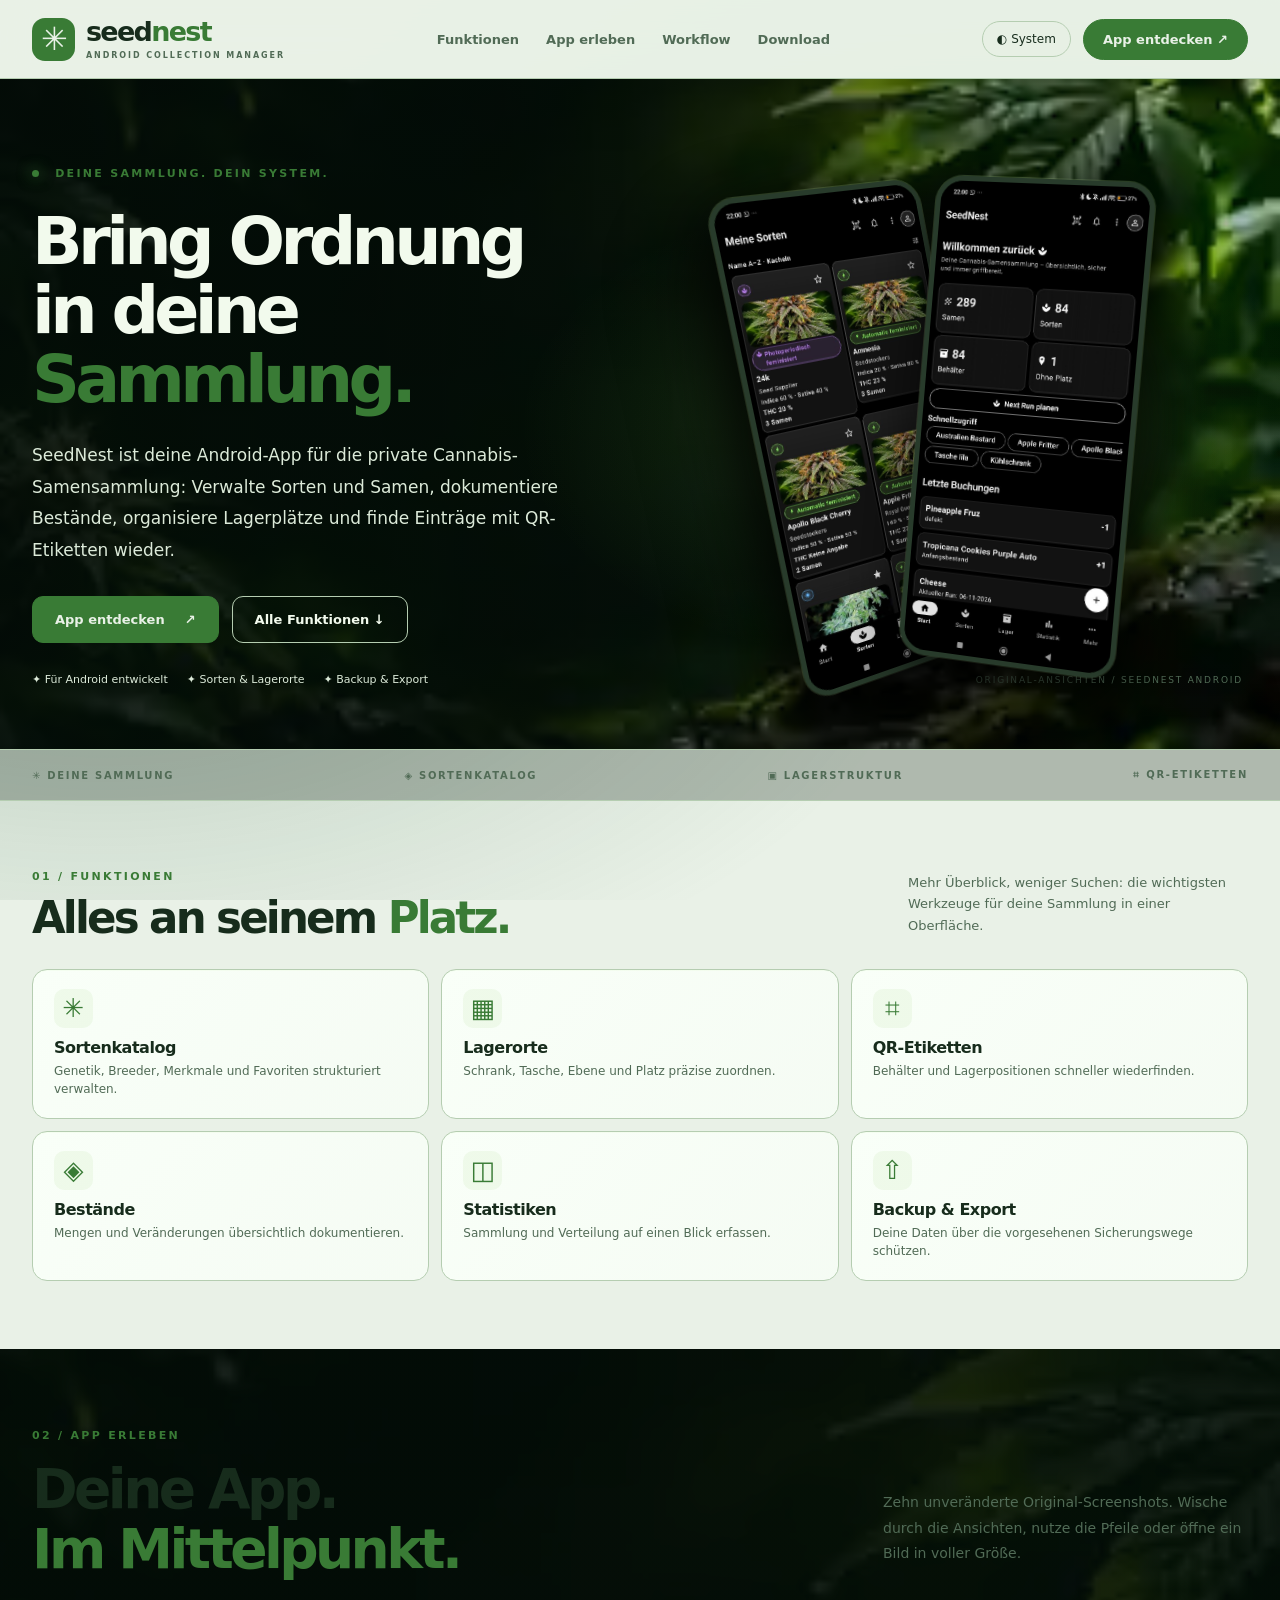
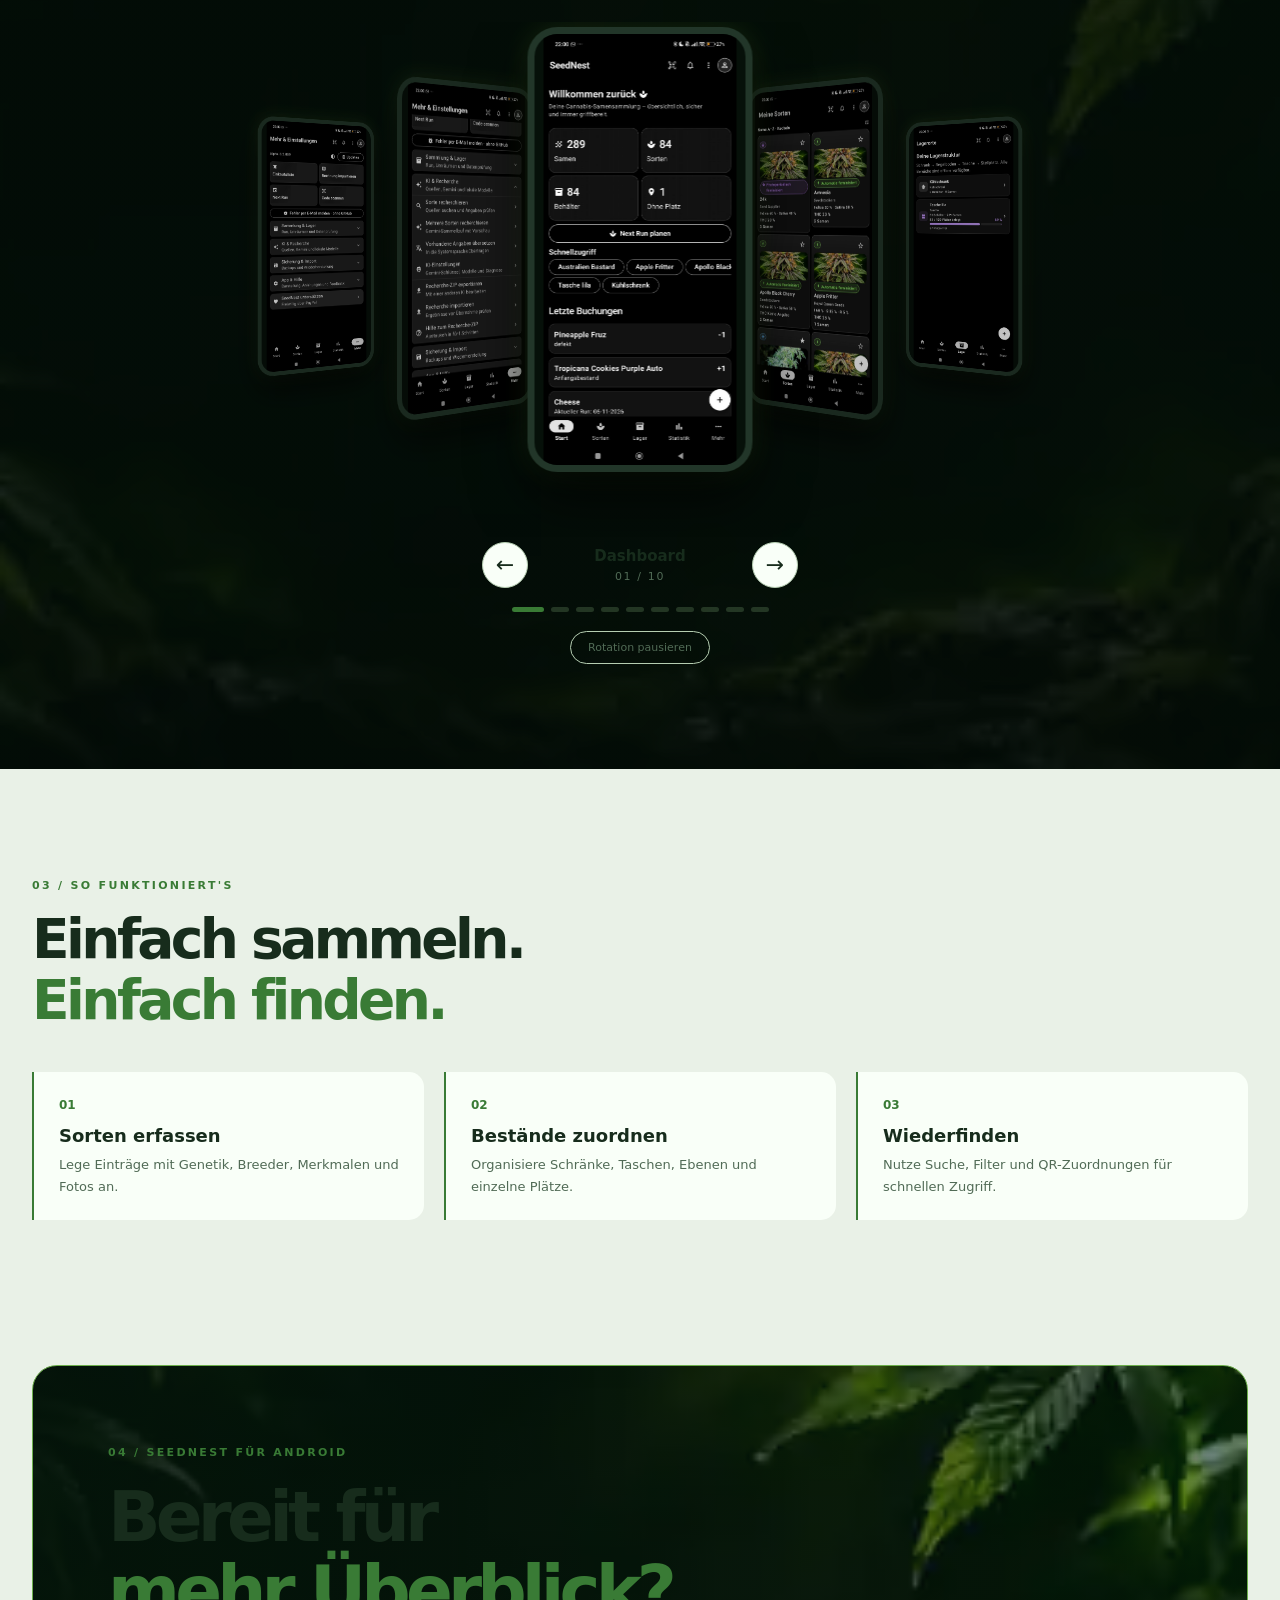
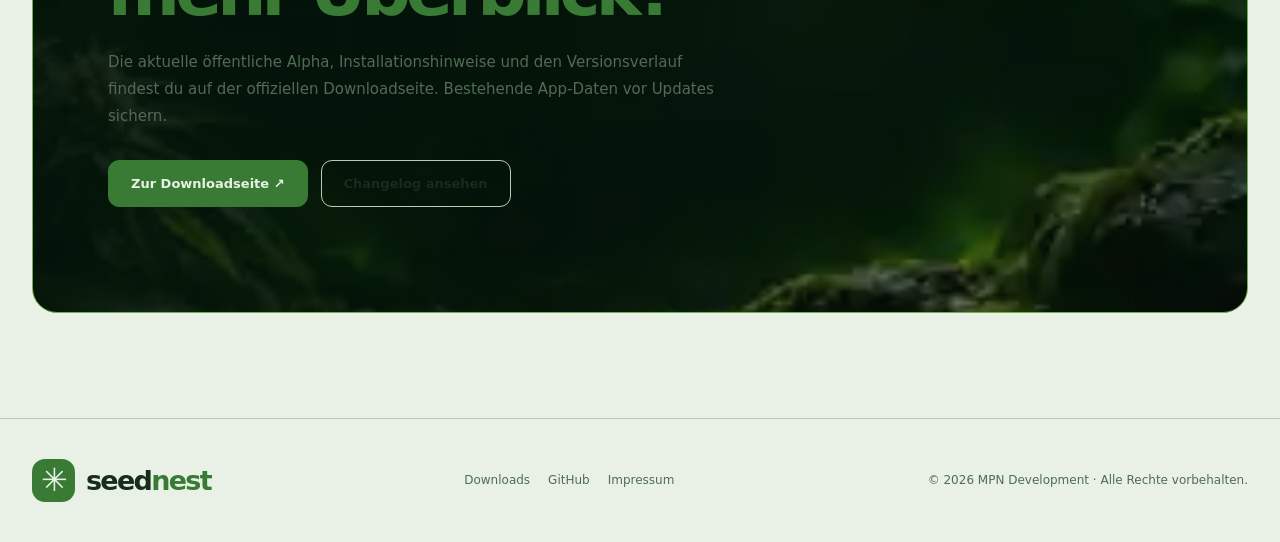
==== commit fb0d8519: "fix(site): add MPN Development copyright branding in footer" ====
--- a/docs/index.html
+++ b/docs/index.html
@@ -1 +1 @@
-<!doctype html><html lang="de" data-mode="dark"><head><meta charset="utf-8"><meta name="viewport" content="width=device-width,initial-scale=1"><meta name="robots" content="index,follow"><link rel="canonical" href="https://astromanager-dev.github.io/SeedNest-Releases/"><meta property="og:type" content="website"><meta property="og:title" content="SeedNest – Cannabis-Samensammlung verwalten | Android-App"><meta property="og:description" content="Sortenkatalog, Bestände, Lagerplätze und QR-Etiketten: SeedNest organisiert deine private Cannabis-Samensammlung auf Android."><meta property="og:url" content="https://astromanager-dev.github.io/SeedNest-Releases/"><meta name="theme-color" content="#06100b"><meta name="description" content="SeedNest für Android: Cannabis-Samensammlung organisieren, Sorten und Bestände verwalten, Lagerplätze strukturieren und QR-Etiketten nutzen. App entdecken."><title>SeedNest – Cannabis-Samensammlung verwalten | Android-App</title><link rel="icon" href="./assets/favicon.svg" type="image/svg+xml"><link rel="stylesheet" href="./assets/botanical/botanical.css?v=5"><script src="./assets/botanical/botanical.js?v=1" defer></script><meta name="googlebot" content="index,follow,max-image-preview:large"><meta property="og:locale" content="de_DE"><meta property="og:site_name" content="SeedNest"><meta property="og:image" content="https://astromanager-dev.github.io/SeedNest-Releases/assets/screenshots/1000139887.jpg"><meta property="og:image:alt" content="Originalansicht der SeedNest Android-App"><meta name="twitter:card" content="summary_large_image"><meta name="twitter:title" content="SeedNest – Cannabis-Samensammlung verwalten"><meta name="twitter:description" content="Android-App für Sortenkatalog, Lagerplätze, Bestände und QR-Etiketten."><meta name="twitter:image" content="https://astromanager-dev.github.io/SeedNest-Releases/assets/screenshots/1000139887.jpg"><link rel="sitemap" type="application/xml" href="https://astromanager-dev.github.io/SeedNest-Releases/sitemap.xml"><script type="application/ld+json">{"@context":"https://schema.org","@type":"SoftwareApplication","name":"SeedNest","applicationCategory":"UtilitiesApplication","operatingSystem":"Android","description":"Native Android-App zur privaten Verwaltung von Cannabis-Samensammlungen, Sorten, Beständen und Lagerplätzen mit QR-Etiketten.","url":"https://astromanager-dev.github.io/SeedNest-Releases/","downloadUrl":"https://astromanager-dev.github.io/SeedNest-Releases/download/","inLanguage":"de","softwareHelp":{"@type":"WebPage","url":"https://astromanager-dev.github.io/SeedNest-Releases/download/"}}</script></head><body><a class="skip" href="#main">Zum Inhalt springen</a><header class="header"><div class="shell nav"><a class="brand" href="#top"><span class="brand-mark">✳</span><span>seed<b>nest</b><small>ANDROID COLLECTION MANAGER</small></span></a><nav aria-label="Hauptmenü"><a href="#features">Funktionen</a><a href="#gallery">App erleben</a><a href="#workflow">Workflow</a><a href="#download">Download</a></nav><div class="nav-end"><button id="theme" class="theme" type="button" aria-label="Darstellung wechseln">◐ <span>System</span></button><a class="nav-download" href="#download">App entdecken ↗</a></div></div></header><main id="main"><section class="hero" id="top"><div class="botanical botanical-left" aria-hidden="true">✳</div><div class="botanical botanical-right" aria-hidden="true">✳</div><div class="hero-light" aria-hidden="true"></div><div class="shell hero-grid"><div class="hero-copy"><span class="kicker"><i></i> DEINE SAMMLUNG. DEIN SYSTEM.</span><h1>Bring Ordnung<br>in deine <em>Sammlung.</em></h1><p>SeedNest ist deine Android-App für die private Cannabis-Samensammlung: Verwalte Sorten und Samen, dokumentiere Bestände, organisiere Lagerplätze und finde Einträge mit QR-Etiketten wieder.</p><div class="hero-actions"><a class="btn-primary" href="#gallery">App entdecken <span>↗</span></a><a class="btn-secondary" href="#features">Alle Funktionen ↓</a></div><div class="hero-proof"><span>✦ Für Android entwickelt</span><span>✦ Sorten & Lagerorte</span><span>✦ Backup & Export</span></div></div><div class="hero-stage" aria-label="Zwei Originalansichten der SeedNest Android-App"><div class="halo" aria-hidden="true"></div><div class="hero-phone phone-back"><img src="./assets/screenshots/1000139888.jpg" width="691" height="1536" alt="Original-Screenshot der SeedNest-App: Sortenkatalog" fetchpriority="high"></div><div class="hero-phone phone-front"><img src="./assets/screenshots/1000139887.jpg" width="691" height="1536" alt="Original-Screenshot der SeedNest-App: Dashboard" fetchpriority="high"></div><div class="stage-label">ORIGINAL-ANSICHTEN / SEEDNEST ANDROID</div></div></div></section><div class="strip"><div class="shell strip-inner"><span>✳ DEINE SAMMLUNG</span><span>◈ SORTENKATALOG</span><span>▣ LAGERSTRUKTUR</span><span>⌗ QR-ETIKETTEN</span></div></div><section class="section features" id="features"><div class="shell"><div class="section-title"><div><span class="kicker">01 / FUNKTIONEN</span><h2>Alles an seinem <em>Platz.</em></h2></div><p>Mehr Überblick, weniger Suchen: die wichtigsten Werkzeuge für deine Sammlung in einer Oberfläche.</p></div><div class="feature-grid"><article class="feature"><span class="feature-icon" aria-hidden="true">✳</span><h3>Sortenkatalog</h3><p>Genetik, Breeder, Merkmale und Favoriten strukturiert verwalten.</p></article><article class="feature"><span class="feature-icon" aria-hidden="true">▦</span><h3>Lagerorte</h3><p>Schrank, Tasche, Ebene und Platz präzise zuordnen.</p></article><article class="feature"><span class="feature-icon" aria-hidden="true">⌗</span><h3>QR-Etiketten</h3><p>Behälter und Lagerpositionen schneller wiederfinden.</p></article><article class="feature"><span class="feature-icon" aria-hidden="true">◈</span><h3>Bestände</h3><p>Mengen und Veränderungen übersichtlich dokumentieren.</p></article><article class="feature"><span class="feature-icon" aria-hidden="true">◫</span><h3>Statistiken</h3><p>Sammlung und Verteilung auf einen Blick erfassen.</p></article><article class="feature"><span class="feature-icon" aria-hidden="true">⇧</span><h3>Backup & Export</h3><p>Deine Daten über die vorgesehenen Sicherungswege schützen.</p></article></div></div></section><section class="section gallery-section" id="gallery"><div class="shell"><div class="section-title"><div><span class="kicker">02 / APP ERLEBEN</span><h2>Deine App.<br><em>Im Mittelpunkt.</em></h2></div><p>Zehn unveränderte Original-Screenshots. Wische durch die Ansichten, nutze die Pfeile oder öffne ein Bild in voller Größe.</p></div><div class="gallery" id="coverflow" aria-label="SeedNest 3D Screenshot-Karussell"><div class="gallery-stage"><figure class="slide" data-name="Dashboard"><a href="./assets/screenshots/1000139887.jpg" target="_blank" rel="noopener" aria-label="Dashboard: Originalbild öffnen"><img src="./assets/screenshots/1000139887.jpg" alt="SeedNest App-Screenshot: Dashboard" width="691" height="1536" loading="eager" decoding="async"></a></figure><figure class="slide" data-name="Sortenkatalog"><a href="./assets/screenshots/1000139888.jpg" target="_blank" rel="noopener" aria-label="Sortenkatalog: Originalbild öffnen"><img src="./assets/screenshots/1000139888.jpg" alt="SeedNest App-Screenshot: Sortenkatalog" width="691" height="1536" loading="lazy" decoding="async"></a></figure><figure class="slide" data-name="Sortendetails"><a href="./assets/screenshots/1000139889.jpg" target="_blank" rel="noopener" aria-label="Sortendetails: Originalbild öffnen"><img src="./assets/screenshots/1000139889.jpg" alt="SeedNest App-Screenshot: Sortendetails" width="691" height="1536" loading="lazy" decoding="async"></a></figure><figure class="slide" data-name="Lagerübersicht"><a href="./assets/screenshots/1000139890.jpg" target="_blank" rel="noopener" aria-label="Lagerübersicht: Originalbild öffnen"><img src="./assets/screenshots/1000139890.jpg" alt="SeedNest App-Screenshot: Lagerübersicht" width="691" height="1536" loading="lazy" decoding="async"></a></figure><figure class="slide" data-name="Lagerplätze"><a href="./assets/screenshots/1000139891.jpg" target="_blank" rel="noopener" aria-label="Lagerplätze: Originalbild öffnen"><img src="./assets/screenshots/1000139891.jpg" alt="SeedNest App-Screenshot: Lagerplätze" width="691" height="1536" loading="lazy" decoding="async"></a></figure><figure class="slide" data-name="Behälter"><a href="./assets/screenshots/1000139892.jpg" target="_blank" rel="noopener" aria-label="Behälter: Originalbild öffnen"><img src="./assets/screenshots/1000139892.jpg" alt="SeedNest App-Screenshot: Behälter" width="691" height="1536" loading="lazy" decoding="async"></a></figure><figure class="slide" data-name="Statistik"><a href="./assets/screenshots/1000139893.jpg" target="_blank" rel="noopener" aria-label="Statistik: Originalbild öffnen"><img src="./assets/screenshots/1000139893.jpg" alt="SeedNest App-Screenshot: Statistik" width="691" height="1536" loading="lazy" decoding="async"></a></figure><figure class="slide" data-name="Auswertung"><a href="./assets/screenshots/1000139894.jpg" target="_blank" rel="noopener" aria-label="Auswertung: Originalbild öffnen"><img src="./assets/screenshots/1000139894.jpg" alt="SeedNest App-Screenshot: Auswertung" width="691" height="1536" loading="lazy" decoding="async"></a></figure><figure class="slide" data-name="Einstellungen"><a href="./assets/screenshots/1000139895.jpg" target="_blank" rel="noopener" aria-label="Einstellungen: Originalbild öffnen"><img src="./assets/screenshots/1000139895.jpg" alt="SeedNest App-Screenshot: Einstellungen" width="691" height="1536" loading="lazy" decoding="async"></a></figure><figure class="slide" data-name="Werkzeuge"><a href="./assets/screenshots/1000139896.jpg" target="_blank" rel="noopener" aria-label="Werkzeuge: Originalbild öffnen"><img src="./assets/screenshots/1000139896.jpg" alt="SeedNest App-Screenshot: Werkzeuge" width="691" height="1536" loading="lazy" decoding="async"></a></figure></div><div class="gallery-controls"><button id="prev" aria-label="Vorheriges Bild">←</button><div class="gallery-center"><strong id="slide-name">Dashboard</strong><span id="counter">01 / 10</span></div><button id="next" aria-label="Nächstes Bild">→</button></div><div id="dots" class="dots" aria-label="Bild auswählen"></div><button id="pause" class="pause" aria-pressed="false">Rotation pausieren</button></div></div></section><section class="section workflow" id="workflow"><div class="shell"><div class="section-title"><div><span class="kicker">03 / SO FUNKTIONIERT'S</span><h2>Einfach sammeln.<br><em>Einfach finden.</em></h2></div></div><div class="workflow-grid"><article><span>01</span><h3>Sorten erfassen</h3><p>Lege Einträge mit Genetik, Breeder, Merkmalen und Fotos an.</p></article><article><span>02</span><h3>Bestände zuordnen</h3><p>Organisiere Schränke, Taschen, Ebenen und einzelne Plätze.</p></article><article><span>03</span><h3>Wiederfinden</h3><p>Nutze Suche, Filter und QR-Zuordnungen für schnellen Zugriff.</p></article></div></div></section><section class="section download" id="download"><div class="shell"><div class="download-box"><div class="download-leaf" aria-hidden="true">✳</div><div class="download-inner"><span class="kicker">04 / SEEDNEST FÜR ANDROID</span><h2>Bereit für<br><em>mehr Überblick?</em></h2><p>Die aktuelle öffentliche Alpha, Installationshinweise und den Versionsverlauf findest du auf der offiziellen Downloadseite. Bestehende App-Daten vor Updates sichern.</p><div class="hero-actions"><a class="btn-primary" href="./download/">Zur Downloadseite ↗</a><a class="btn-secondary" href="./changelog/">Changelog ansehen</a></div></div></div></div></section></main><footer><div class="shell footer"><a class="brand" href="#top"><span class="brand-mark">✳</span><span>seed<b>nest</b></span></a><div><a href="./download/">Downloads</a><a href="https://github.com/AstroManager-Dev/SeedNest-Releases">GitHub</a><a href="./impressum/">Impressum</a></div><small>SeedNest · Android Collection Manager</small></div></footer></body></html>+<!doctype html><html lang="de" data-mode="dark"><head><meta charset="utf-8"><meta name="viewport" content="width=device-width,initial-scale=1"><meta name="robots" content="index,follow"><link rel="canonical" href="https://astromanager-dev.github.io/SeedNest-Releases/"><meta property="og:type" content="website"><meta property="og:title" content="SeedNest – Cannabis-Samensammlung verwalten | Android-App"><meta property="og:description" content="Sortenkatalog, Bestände, Lagerplätze und QR-Etiketten: SeedNest organisiert deine private Cannabis-Samensammlung auf Android."><meta property="og:url" content="https://astromanager-dev.github.io/SeedNest-Releases/"><meta name="theme-color" content="#06100b"><meta name="description" content="SeedNest für Android: Cannabis-Samensammlung organisieren, Sorten und Bestände verwalten, Lagerplätze strukturieren und QR-Etiketten nutzen. App entdecken."><title>SeedNest – Cannabis-Samensammlung verwalten | Android-App</title><link rel="icon" href="./assets/favicon.svg" type="image/svg+xml"><link rel="stylesheet" href="./assets/botanical/botanical.css?v=5"><script src="./assets/botanical/botanical.js?v=1" defer></script><meta name="googlebot" content="index,follow,max-image-preview:large"><meta property="og:locale" content="de_DE"><meta property="og:site_name" content="SeedNest"><meta property="og:image" content="https://astromanager-dev.github.io/SeedNest-Releases/assets/screenshots/1000139887.jpg"><meta property="og:image:alt" content="Originalansicht der SeedNest Android-App"><meta name="twitter:card" content="summary_large_image"><meta name="twitter:title" content="SeedNest – Cannabis-Samensammlung verwalten"><meta name="twitter:description" content="Android-App für Sortenkatalog, Lagerplätze, Bestände und QR-Etiketten."><meta name="twitter:image" content="https://astromanager-dev.github.io/SeedNest-Releases/assets/screenshots/1000139887.jpg"><link rel="sitemap" type="application/xml" href="https://astromanager-dev.github.io/SeedNest-Releases/sitemap.xml"><script type="application/ld+json">{"@context":"https://schema.org","@type":"SoftwareApplication","name":"SeedNest","applicationCategory":"UtilitiesApplication","operatingSystem":"Android","description":"Native Android-App zur privaten Verwaltung von Cannabis-Samensammlungen, Sorten, Beständen und Lagerplätzen mit QR-Etiketten.","url":"https://astromanager-dev.github.io/SeedNest-Releases/","downloadUrl":"https://astromanager-dev.github.io/SeedNest-Releases/download/","inLanguage":"de","softwareHelp":{"@type":"WebPage","url":"https://astromanager-dev.github.io/SeedNest-Releases/download/"}}</script></head><body><a class="skip" href="#main">Zum Inhalt springen</a><header class="header"><div class="shell nav"><a class="brand" href="#top"><span class="brand-mark">✳</span><span>seed<b>nest</b><small>ANDROID COLLECTION MANAGER</small></span></a><nav aria-label="Hauptmenü"><a href="#features">Funktionen</a><a href="#gallery">App erleben</a><a href="#workflow">Workflow</a><a href="#download">Download</a></nav><div class="nav-end"><button id="theme" class="theme" type="button" aria-label="Darstellung wechseln">◐ <span>System</span></button><a class="nav-download" href="#download">App entdecken ↗</a></div></div></header><main id="main"><section class="hero" id="top"><div class="botanical botanical-left" aria-hidden="true">✳</div><div class="botanical botanical-right" aria-hidden="true">✳</div><div class="hero-light" aria-hidden="true"></div><div class="shell hero-grid"><div class="hero-copy"><span class="kicker"><i></i> DEINE SAMMLUNG. DEIN SYSTEM.</span><h1>Bring Ordnung<br>in deine <em>Sammlung.</em></h1><p>SeedNest ist deine Android-App für die private Cannabis-Samensammlung: Verwalte Sorten und Samen, dokumentiere Bestände, organisiere Lagerplätze und finde Einträge mit QR-Etiketten wieder.</p><div class="hero-actions"><a class="btn-primary" href="#gallery">App entdecken <span>↗</span></a><a class="btn-secondary" href="#features">Alle Funktionen ↓</a></div><div class="hero-proof"><span>✦ Für Android entwickelt</span><span>✦ Sorten & Lagerorte</span><span>✦ Backup & Export</span></div></div><div class="hero-stage" aria-label="Zwei Originalansichten der SeedNest Android-App"><div class="halo" aria-hidden="true"></div><div class="hero-phone phone-back"><img src="./assets/screenshots/1000139888.jpg" width="691" height="1536" alt="Original-Screenshot der SeedNest-App: Sortenkatalog" fetchpriority="high"></div><div class="hero-phone phone-front"><img src="./assets/screenshots/1000139887.jpg" width="691" height="1536" alt="Original-Screenshot der SeedNest-App: Dashboard" fetchpriority="high"></div><div class="stage-label">ORIGINAL-ANSICHTEN / SEEDNEST ANDROID</div></div></div></section><div class="strip"><div class="shell strip-inner"><span>✳ DEINE SAMMLUNG</span><span>◈ SORTENKATALOG</span><span>▣ LAGERSTRUKTUR</span><span>⌗ QR-ETIKETTEN</span></div></div><section class="section features" id="features"><div class="shell"><div class="section-title"><div><span class="kicker">01 / FUNKTIONEN</span><h2>Alles an seinem <em>Platz.</em></h2></div><p>Mehr Überblick, weniger Suchen: die wichtigsten Werkzeuge für deine Sammlung in einer Oberfläche.</p></div><div class="feature-grid"><article class="feature"><span class="feature-icon" aria-hidden="true">✳</span><h3>Sortenkatalog</h3><p>Genetik, Breeder, Merkmale und Favoriten strukturiert verwalten.</p></article><article class="feature"><span class="feature-icon" aria-hidden="true">▦</span><h3>Lagerorte</h3><p>Schrank, Tasche, Ebene und Platz präzise zuordnen.</p></article><article class="feature"><span class="feature-icon" aria-hidden="true">⌗</span><h3>QR-Etiketten</h3><p>Behälter und Lagerpositionen schneller wiederfinden.</p></article><article class="feature"><span class="feature-icon" aria-hidden="true">◈</span><h3>Bestände</h3><p>Mengen und Veränderungen übersichtlich dokumentieren.</p></article><article class="feature"><span class="feature-icon" aria-hidden="true">◫</span><h3>Statistiken</h3><p>Sammlung und Verteilung auf einen Blick erfassen.</p></article><article class="feature"><span class="feature-icon" aria-hidden="true">⇧</span><h3>Backup & Export</h3><p>Deine Daten über die vorgesehenen Sicherungswege schützen.</p></article></div></div></section><section class="section gallery-section" id="gallery"><div class="shell"><div class="section-title"><div><span class="kicker">02 / APP ERLEBEN</span><h2>Deine App.<br><em>Im Mittelpunkt.</em></h2></div><p>Zehn unveränderte Original-Screenshots. Wische durch die Ansichten, nutze die Pfeile oder öffne ein Bild in voller Größe.</p></div><div class="gallery" id="coverflow" aria-label="SeedNest 3D Screenshot-Karussell"><div class="gallery-stage"><figure class="slide" data-name="Dashboard"><a href="./assets/screenshots/1000139887.jpg" target="_blank" rel="noopener" aria-label="Dashboard: Originalbild öffnen"><img src="./assets/screenshots/1000139887.jpg" alt="SeedNest App-Screenshot: Dashboard" width="691" height="1536" loading="eager" decoding="async"></a></figure><figure class="slide" data-name="Sortenkatalog"><a href="./assets/screenshots/1000139888.jpg" target="_blank" rel="noopener" aria-label="Sortenkatalog: Originalbild öffnen"><img src="./assets/screenshots/1000139888.jpg" alt="SeedNest App-Screenshot: Sortenkatalog" width="691" height="1536" loading="lazy" decoding="async"></a></figure><figure class="slide" data-name="Sortendetails"><a href="./assets/screenshots/1000139889.jpg" target="_blank" rel="noopener" aria-label="Sortendetails: Originalbild öffnen"><img src="./assets/screenshots/1000139889.jpg" alt="SeedNest App-Screenshot: Sortendetails" width="691" height="1536" loading="lazy" decoding="async"></a></figure><figure class="slide" data-name="Lagerübersicht"><a href="./assets/screenshots/1000139890.jpg" target="_blank" rel="noopener" aria-label="Lagerübersicht: Originalbild öffnen"><img src="./assets/screenshots/1000139890.jpg" alt="SeedNest App-Screenshot: Lagerübersicht" width="691" height="1536" loading="lazy" decoding="async"></a></figure><figure class="slide" data-name="Lagerplätze"><a href="./assets/screenshots/1000139891.jpg" target="_blank" rel="noopener" aria-label="Lagerplätze: Originalbild öffnen"><img src="./assets/screenshots/1000139891.jpg" alt="SeedNest App-Screenshot: Lagerplätze" width="691" height="1536" loading="lazy" decoding="async"></a></figure><figure class="slide" data-name="Behälter"><a href="./assets/screenshots/1000139892.jpg" target="_blank" rel="noopener" aria-label="Behälter: Originalbild öffnen"><img src="./assets/screenshots/1000139892.jpg" alt="SeedNest App-Screenshot: Behälter" width="691" height="1536" loading="lazy" decoding="async"></a></figure><figure class="slide" data-name="Statistik"><a href="./assets/screenshots/1000139893.jpg" target="_blank" rel="noopener" aria-label="Statistik: Originalbild öffnen"><img src="./assets/screenshots/1000139893.jpg" alt="SeedNest App-Screenshot: Statistik" width="691" height="1536" loading="lazy" decoding="async"></a></figure><figure class="slide" data-name="Auswertung"><a href="./assets/screenshots/1000139894.jpg" target="_blank" rel="noopener" aria-label="Auswertung: Originalbild öffnen"><img src="./assets/screenshots/1000139894.jpg" alt="SeedNest App-Screenshot: Auswertung" width="691" height="1536" loading="lazy" decoding="async"></a></figure><figure class="slide" data-name="Einstellungen"><a href="./assets/screenshots/1000139895.jpg" target="_blank" rel="noopener" aria-label="Einstellungen: Originalbild öffnen"><img src="./assets/screenshots/1000139895.jpg" alt="SeedNest App-Screenshot: Einstellungen" width="691" height="1536" loading="lazy" decoding="async"></a></figure><figure class="slide" data-name="Werkzeuge"><a href="./assets/screenshots/1000139896.jpg" target="_blank" rel="noopener" aria-label="Werkzeuge: Originalbild öffnen"><img src="./assets/screenshots/1000139896.jpg" alt="SeedNest App-Screenshot: Werkzeuge" width="691" height="1536" loading="lazy" decoding="async"></a></figure></div><div class="gallery-controls"><button id="prev" aria-label="Vorheriges Bild">←</button><div class="gallery-center"><strong id="slide-name">Dashboard</strong><span id="counter">01 / 10</span></div><button id="next" aria-label="Nächstes Bild">→</button></div><div id="dots" class="dots" aria-label="Bild auswählen"></div><button id="pause" class="pause" aria-pressed="false">Rotation pausieren</button></div></div></section><section class="section workflow" id="workflow"><div class="shell"><div class="section-title"><div><span class="kicker">03 / SO FUNKTIONIERT'S</span><h2>Einfach sammeln.<br><em>Einfach finden.</em></h2></div></div><div class="workflow-grid"><article><span>01</span><h3>Sorten erfassen</h3><p>Lege Einträge mit Genetik, Breeder, Merkmalen und Fotos an.</p></article><article><span>02</span><h3>Bestände zuordnen</h3><p>Organisiere Schränke, Taschen, Ebenen und einzelne Plätze.</p></article><article><span>03</span><h3>Wiederfinden</h3><p>Nutze Suche, Filter und QR-Zuordnungen für schnellen Zugriff.</p></article></div></div></section><section class="section download" id="download"><div class="shell"><div class="download-box"><div class="download-leaf" aria-hidden="true">✳</div><div class="download-inner"><span class="kicker">04 / SEEDNEST FÜR ANDROID</span><h2>Bereit für<br><em>mehr Überblick?</em></h2><p>Die aktuelle öffentliche Alpha, Installationshinweise und den Versionsverlauf findest du auf der offiziellen Downloadseite. Bestehende App-Daten vor Updates sichern.</p><div class="hero-actions"><a class="btn-primary" href="./download/">Zur Downloadseite ↗</a><a class="btn-secondary" href="./changelog/">Changelog ansehen</a></div></div></div></div></section></main><footer><div class="shell footer"><a class="brand" href="#top"><span class="brand-mark">✳</span><span>seed<b>nest</b></span></a><div><a href="./download/">Downloads</a><a href="https://github.com/AstroManager-Dev/SeedNest-Releases">GitHub</a><a href="./impressum/">Impressum</a></div><small>© 2026 MPN Development · Alle Rechte vorbehalten.</small></div></footer></body></html>
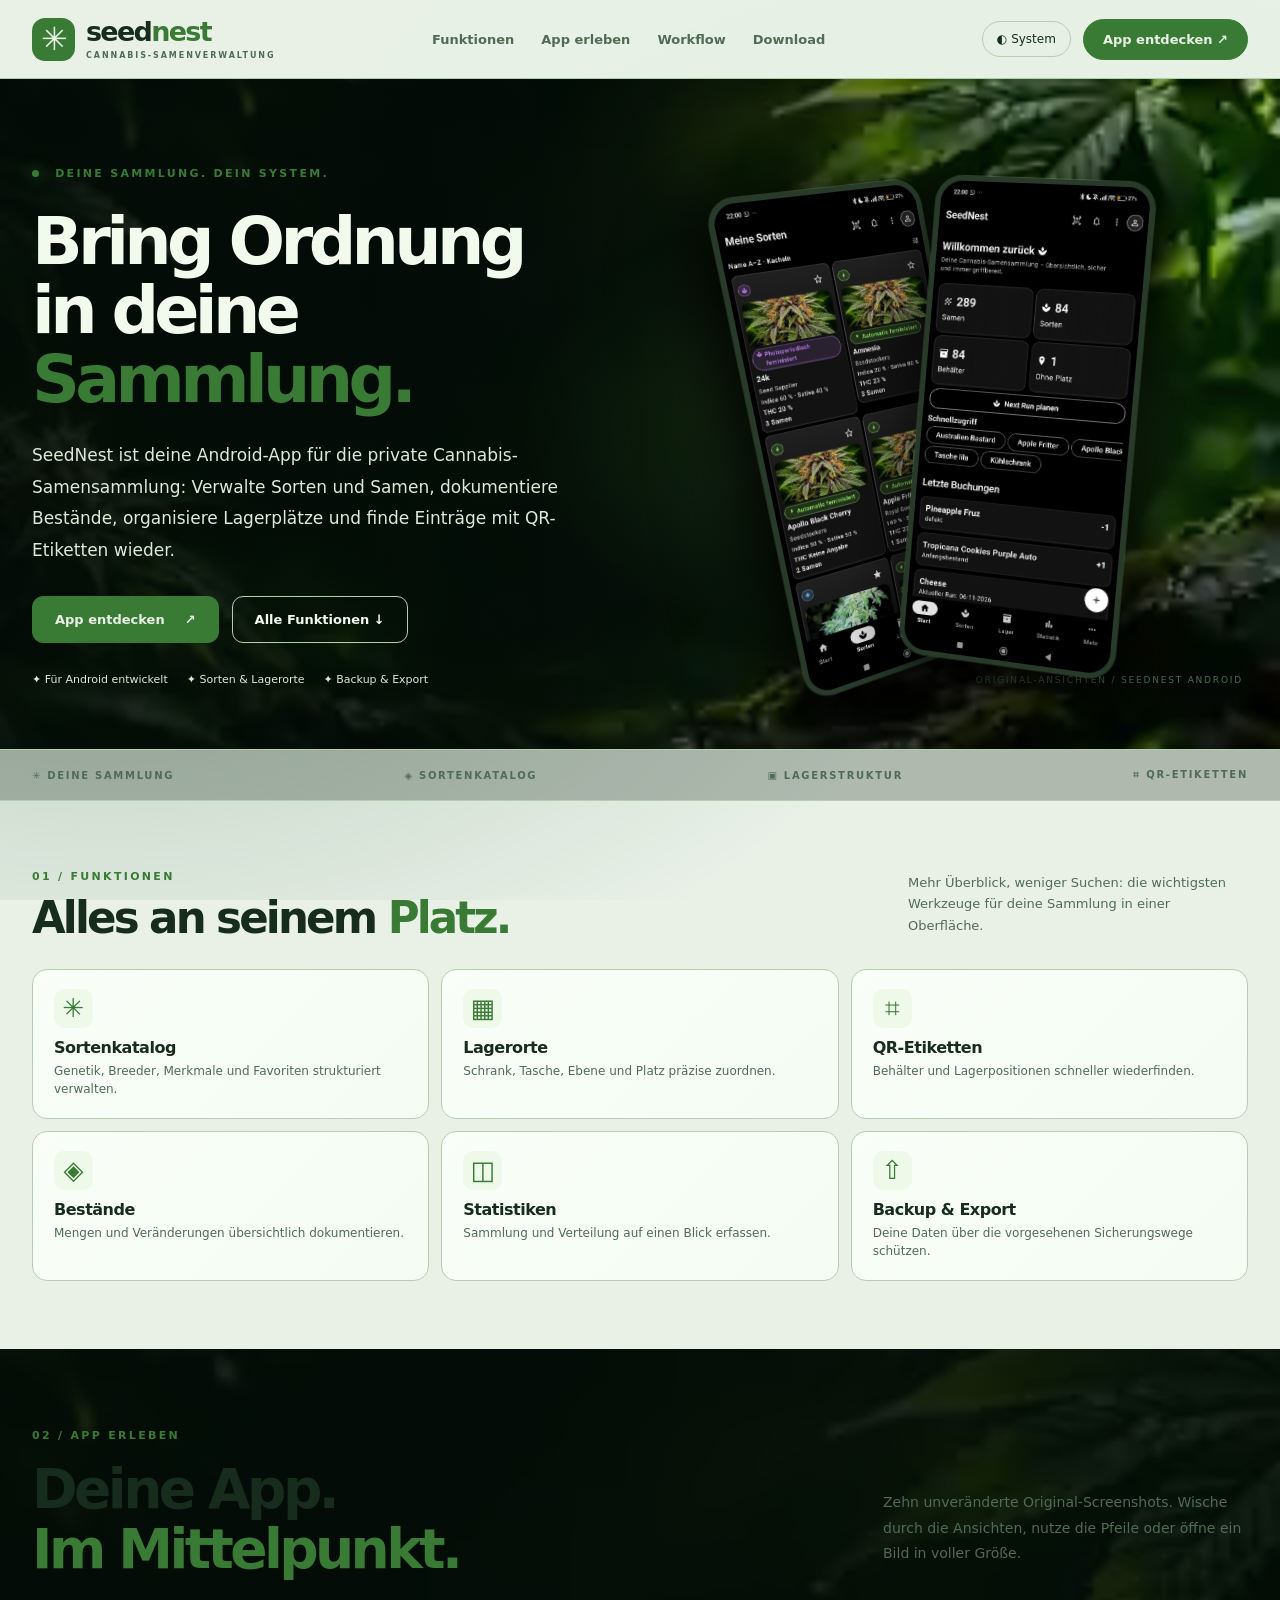
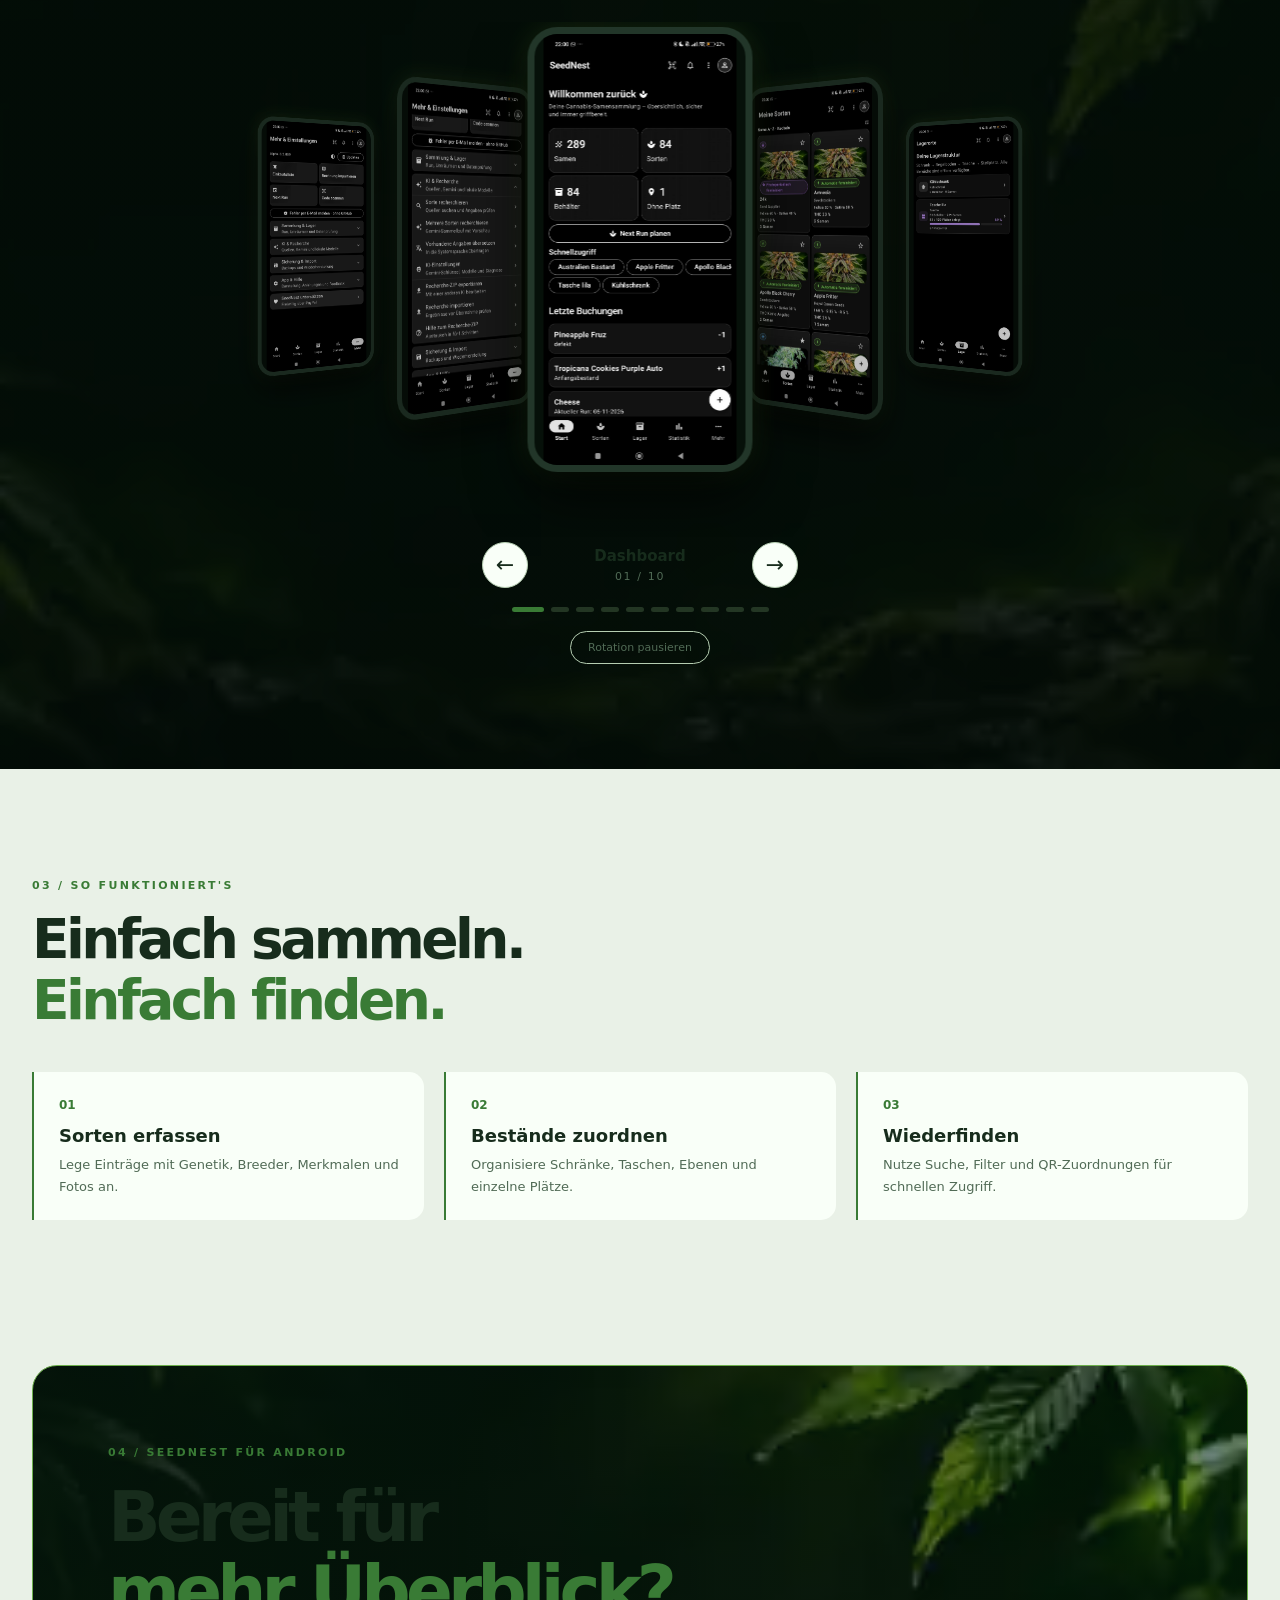
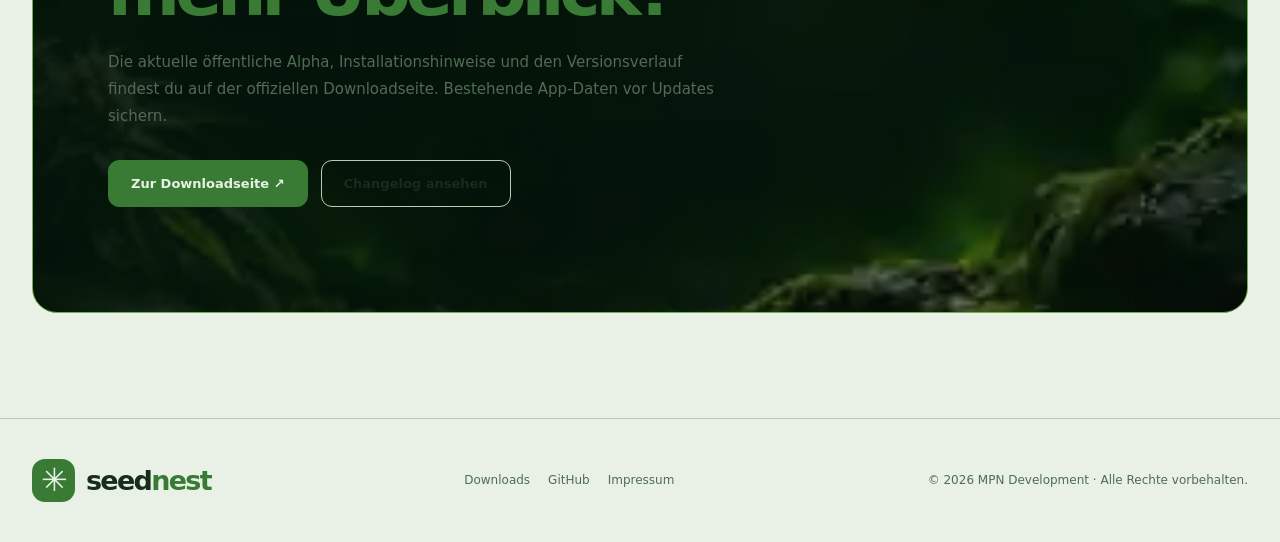
==== commit e8659a71: "fix(site): clarify SeedNest branding as cannabis seed management" ====
--- a/docs/index.html
+++ b/docs/index.html
@@ -1 +1 @@
-<!doctype html><html lang="de" data-mode="dark"><head><meta charset="utf-8"><meta name="viewport" content="width=device-width,initial-scale=1"><meta name="robots" content="index,follow"><link rel="canonical" href="https://astromanager-dev.github.io/SeedNest-Releases/"><meta property="og:type" content="website"><meta property="og:title" content="SeedNest – Cannabis-Samensammlung verwalten | Android-App"><meta property="og:description" content="Sortenkatalog, Bestände, Lagerplätze und QR-Etiketten: SeedNest organisiert deine private Cannabis-Samensammlung auf Android."><meta property="og:url" content="https://astromanager-dev.github.io/SeedNest-Releases/"><meta name="theme-color" content="#06100b"><meta name="description" content="SeedNest für Android: Cannabis-Samensammlung organisieren, Sorten und Bestände verwalten, Lagerplätze strukturieren und QR-Etiketten nutzen. App entdecken."><title>SeedNest – Cannabis-Samensammlung verwalten | Android-App</title><link rel="icon" href="./assets/favicon.svg" type="image/svg+xml"><link rel="stylesheet" href="./assets/botanical/botanical.css?v=5"><script src="./assets/botanical/botanical.js?v=1" defer></script><meta name="googlebot" content="index,follow,max-image-preview:large"><meta property="og:locale" content="de_DE"><meta property="og:site_name" content="SeedNest"><meta property="og:image" content="https://astromanager-dev.github.io/SeedNest-Releases/assets/screenshots/1000139887.jpg"><meta property="og:image:alt" content="Originalansicht der SeedNest Android-App"><meta name="twitter:card" content="summary_large_image"><meta name="twitter:title" content="SeedNest – Cannabis-Samensammlung verwalten"><meta name="twitter:description" content="Android-App für Sortenkatalog, Lagerplätze, Bestände und QR-Etiketten."><meta name="twitter:image" content="https://astromanager-dev.github.io/SeedNest-Releases/assets/screenshots/1000139887.jpg"><link rel="sitemap" type="application/xml" href="https://astromanager-dev.github.io/SeedNest-Releases/sitemap.xml"><script type="application/ld+json">{"@context":"https://schema.org","@type":"SoftwareApplication","name":"SeedNest","applicationCategory":"UtilitiesApplication","operatingSystem":"Android","description":"Native Android-App zur privaten Verwaltung von Cannabis-Samensammlungen, Sorten, Beständen und Lagerplätzen mit QR-Etiketten.","url":"https://astromanager-dev.github.io/SeedNest-Releases/","downloadUrl":"https://astromanager-dev.github.io/SeedNest-Releases/download/","inLanguage":"de","softwareHelp":{"@type":"WebPage","url":"https://astromanager-dev.github.io/SeedNest-Releases/download/"}}</script></head><body><a class="skip" href="#main">Zum Inhalt springen</a><header class="header"><div class="shell nav"><a class="brand" href="#top"><span class="brand-mark">✳</span><span>seed<b>nest</b><small>ANDROID COLLECTION MANAGER</small></span></a><nav aria-label="Hauptmenü"><a href="#features">Funktionen</a><a href="#gallery">App erleben</a><a href="#workflow">Workflow</a><a href="#download">Download</a></nav><div class="nav-end"><button id="theme" class="theme" type="button" aria-label="Darstellung wechseln">◐ <span>System</span></button><a class="nav-download" href="#download">App entdecken ↗</a></div></div></header><main id="main"><section class="hero" id="top"><div class="botanical botanical-left" aria-hidden="true">✳</div><div class="botanical botanical-right" aria-hidden="true">✳</div><div class="hero-light" aria-hidden="true"></div><div class="shell hero-grid"><div class="hero-copy"><span class="kicker"><i></i> DEINE SAMMLUNG. DEIN SYSTEM.</span><h1>Bring Ordnung<br>in deine <em>Sammlung.</em></h1><p>SeedNest ist deine Android-App für die private Cannabis-Samensammlung: Verwalte Sorten und Samen, dokumentiere Bestände, organisiere Lagerplätze und finde Einträge mit QR-Etiketten wieder.</p><div class="hero-actions"><a class="btn-primary" href="#gallery">App entdecken <span>↗</span></a><a class="btn-secondary" href="#features">Alle Funktionen ↓</a></div><div class="hero-proof"><span>✦ Für Android entwickelt</span><span>✦ Sorten & Lagerorte</span><span>✦ Backup & Export</span></div></div><div class="hero-stage" aria-label="Zwei Originalansichten der SeedNest Android-App"><div class="halo" aria-hidden="true"></div><div class="hero-phone phone-back"><img src="./assets/screenshots/1000139888.jpg" width="691" height="1536" alt="Original-Screenshot der SeedNest-App: Sortenkatalog" fetchpriority="high"></div><div class="hero-phone phone-front"><img src="./assets/screenshots/1000139887.jpg" width="691" height="1536" alt="Original-Screenshot der SeedNest-App: Dashboard" fetchpriority="high"></div><div class="stage-label">ORIGINAL-ANSICHTEN / SEEDNEST ANDROID</div></div></div></section><div class="strip"><div class="shell strip-inner"><span>✳ DEINE SAMMLUNG</span><span>◈ SORTENKATALOG</span><span>▣ LAGERSTRUKTUR</span><span>⌗ QR-ETIKETTEN</span></div></div><section class="section features" id="features"><div class="shell"><div class="section-title"><div><span class="kicker">01 / FUNKTIONEN</span><h2>Alles an seinem <em>Platz.</em></h2></div><p>Mehr Überblick, weniger Suchen: die wichtigsten Werkzeuge für deine Sammlung in einer Oberfläche.</p></div><div class="feature-grid"><article class="feature"><span class="feature-icon" aria-hidden="true">✳</span><h3>Sortenkatalog</h3><p>Genetik, Breeder, Merkmale und Favoriten strukturiert verwalten.</p></article><article class="feature"><span class="feature-icon" aria-hidden="true">▦</span><h3>Lagerorte</h3><p>Schrank, Tasche, Ebene und Platz präzise zuordnen.</p></article><article class="feature"><span class="feature-icon" aria-hidden="true">⌗</span><h3>QR-Etiketten</h3><p>Behälter und Lagerpositionen schneller wiederfinden.</p></article><article class="feature"><span class="feature-icon" aria-hidden="true">◈</span><h3>Bestände</h3><p>Mengen und Veränderungen übersichtlich dokumentieren.</p></article><article class="feature"><span class="feature-icon" aria-hidden="true">◫</span><h3>Statistiken</h3><p>Sammlung und Verteilung auf einen Blick erfassen.</p></article><article class="feature"><span class="feature-icon" aria-hidden="true">⇧</span><h3>Backup & Export</h3><p>Deine Daten über die vorgesehenen Sicherungswege schützen.</p></article></div></div></section><section class="section gallery-section" id="gallery"><div class="shell"><div class="section-title"><div><span class="kicker">02 / APP ERLEBEN</span><h2>Deine App.<br><em>Im Mittelpunkt.</em></h2></div><p>Zehn unveränderte Original-Screenshots. Wische durch die Ansichten, nutze die Pfeile oder öffne ein Bild in voller Größe.</p></div><div class="gallery" id="coverflow" aria-label="SeedNest 3D Screenshot-Karussell"><div class="gallery-stage"><figure class="slide" data-name="Dashboard"><a href="./assets/screenshots/1000139887.jpg" target="_blank" rel="noopener" aria-label="Dashboard: Originalbild öffnen"><img src="./assets/screenshots/1000139887.jpg" alt="SeedNest App-Screenshot: Dashboard" width="691" height="1536" loading="eager" decoding="async"></a></figure><figure class="slide" data-name="Sortenkatalog"><a href="./assets/screenshots/1000139888.jpg" target="_blank" rel="noopener" aria-label="Sortenkatalog: Originalbild öffnen"><img src="./assets/screenshots/1000139888.jpg" alt="SeedNest App-Screenshot: Sortenkatalog" width="691" height="1536" loading="lazy" decoding="async"></a></figure><figure class="slide" data-name="Sortendetails"><a href="./assets/screenshots/1000139889.jpg" target="_blank" rel="noopener" aria-label="Sortendetails: Originalbild öffnen"><img src="./assets/screenshots/1000139889.jpg" alt="SeedNest App-Screenshot: Sortendetails" width="691" height="1536" loading="lazy" decoding="async"></a></figure><figure class="slide" data-name="Lagerübersicht"><a href="./assets/screenshots/1000139890.jpg" target="_blank" rel="noopener" aria-label="Lagerübersicht: Originalbild öffnen"><img src="./assets/screenshots/1000139890.jpg" alt="SeedNest App-Screenshot: Lagerübersicht" width="691" height="1536" loading="lazy" decoding="async"></a></figure><figure class="slide" data-name="Lagerplätze"><a href="./assets/screenshots/1000139891.jpg" target="_blank" rel="noopener" aria-label="Lagerplätze: Originalbild öffnen"><img src="./assets/screenshots/1000139891.jpg" alt="SeedNest App-Screenshot: Lagerplätze" width="691" height="1536" loading="lazy" decoding="async"></a></figure><figure class="slide" data-name="Behälter"><a href="./assets/screenshots/1000139892.jpg" target="_blank" rel="noopener" aria-label="Behälter: Originalbild öffnen"><img src="./assets/screenshots/1000139892.jpg" alt="SeedNest App-Screenshot: Behälter" width="691" height="1536" loading="lazy" decoding="async"></a></figure><figure class="slide" data-name="Statistik"><a href="./assets/screenshots/1000139893.jpg" target="_blank" rel="noopener" aria-label="Statistik: Originalbild öffnen"><img src="./assets/screenshots/1000139893.jpg" alt="SeedNest App-Screenshot: Statistik" width="691" height="1536" loading="lazy" decoding="async"></a></figure><figure class="slide" data-name="Auswertung"><a href="./assets/screenshots/1000139894.jpg" target="_blank" rel="noopener" aria-label="Auswertung: Originalbild öffnen"><img src="./assets/screenshots/1000139894.jpg" alt="SeedNest App-Screenshot: Auswertung" width="691" height="1536" loading="lazy" decoding="async"></a></figure><figure class="slide" data-name="Einstellungen"><a href="./assets/screenshots/1000139895.jpg" target="_blank" rel="noopener" aria-label="Einstellungen: Originalbild öffnen"><img src="./assets/screenshots/1000139895.jpg" alt="SeedNest App-Screenshot: Einstellungen" width="691" height="1536" loading="lazy" decoding="async"></a></figure><figure class="slide" data-name="Werkzeuge"><a href="./assets/screenshots/1000139896.jpg" target="_blank" rel="noopener" aria-label="Werkzeuge: Originalbild öffnen"><img src="./assets/screenshots/1000139896.jpg" alt="SeedNest App-Screenshot: Werkzeuge" width="691" height="1536" loading="lazy" decoding="async"></a></figure></div><div class="gallery-controls"><button id="prev" aria-label="Vorheriges Bild">←</button><div class="gallery-center"><strong id="slide-name">Dashboard</strong><span id="counter">01 / 10</span></div><button id="next" aria-label="Nächstes Bild">→</button></div><div id="dots" class="dots" aria-label="Bild auswählen"></div><button id="pause" class="pause" aria-pressed="false">Rotation pausieren</button></div></div></section><section class="section workflow" id="workflow"><div class="shell"><div class="section-title"><div><span class="kicker">03 / SO FUNKTIONIERT'S</span><h2>Einfach sammeln.<br><em>Einfach finden.</em></h2></div></div><div class="workflow-grid"><article><span>01</span><h3>Sorten erfassen</h3><p>Lege Einträge mit Genetik, Breeder, Merkmalen und Fotos an.</p></article><article><span>02</span><h3>Bestände zuordnen</h3><p>Organisiere Schränke, Taschen, Ebenen und einzelne Plätze.</p></article><article><span>03</span><h3>Wiederfinden</h3><p>Nutze Suche, Filter und QR-Zuordnungen für schnellen Zugriff.</p></article></div></div></section><section class="section download" id="download"><div class="shell"><div class="download-box"><div class="download-leaf" aria-hidden="true">✳</div><div class="download-inner"><span class="kicker">04 / SEEDNEST FÜR ANDROID</span><h2>Bereit für<br><em>mehr Überblick?</em></h2><p>Die aktuelle öffentliche Alpha, Installationshinweise und den Versionsverlauf findest du auf der offiziellen Downloadseite. Bestehende App-Daten vor Updates sichern.</p><div class="hero-actions"><a class="btn-primary" href="./download/">Zur Downloadseite ↗</a><a class="btn-secondary" href="./changelog/">Changelog ansehen</a></div></div></div></div></section></main><footer><div class="shell footer"><a class="brand" href="#top"><span class="brand-mark">✳</span><span>seed<b>nest</b></span></a><div><a href="./download/">Downloads</a><a href="https://github.com/AstroManager-Dev/SeedNest-Releases">GitHub</a><a href="./impressum/">Impressum</a></div><small>© 2026 MPN Development · Alle Rechte vorbehalten.</small></div></footer></body></html>+<!doctype html><html lang="de" data-mode="dark"><head><meta charset="utf-8"><meta name="viewport" content="width=device-width,initial-scale=1"><meta name="robots" content="index,follow"><link rel="canonical" href="https://astromanager-dev.github.io/SeedNest-Releases/"><meta property="og:type" content="website"><meta property="og:title" content="SeedNest – Cannabis-Samensammlung verwalten | Android-App"><meta property="og:description" content="Sortenkatalog, Bestände, Lagerplätze und QR-Etiketten: SeedNest organisiert deine private Cannabis-Samensammlung auf Android."><meta property="og:url" content="https://astromanager-dev.github.io/SeedNest-Releases/"><meta name="theme-color" content="#06100b"><meta name="description" content="SeedNest für Android: Cannabis-Samensammlung organisieren, Sorten und Bestände verwalten, Lagerplätze strukturieren und QR-Etiketten nutzen. App entdecken."><title>SeedNest – Cannabis-Samensammlung verwalten | Android-App</title><link rel="icon" href="./assets/favicon.svg" type="image/svg+xml"><link rel="stylesheet" href="./assets/botanical/botanical.css?v=5"><script src="./assets/botanical/botanical.js?v=1" defer></script><meta name="googlebot" content="index,follow,max-image-preview:large"><meta property="og:locale" content="de_DE"><meta property="og:site_name" content="SeedNest"><meta property="og:image" content="https://astromanager-dev.github.io/SeedNest-Releases/assets/screenshots/1000139887.jpg"><meta property="og:image:alt" content="Originalansicht der SeedNest Android-App"><meta name="twitter:card" content="summary_large_image"><meta name="twitter:title" content="SeedNest – Cannabis-Samensammlung verwalten"><meta name="twitter:description" content="Android-App für Sortenkatalog, Lagerplätze, Bestände und QR-Etiketten."><meta name="twitter:image" content="https://astromanager-dev.github.io/SeedNest-Releases/assets/screenshots/1000139887.jpg"><link rel="sitemap" type="application/xml" href="https://astromanager-dev.github.io/SeedNest-Releases/sitemap.xml"><script type="application/ld+json">{"@context":"https://schema.org","@type":"SoftwareApplication","name":"SeedNest","applicationCategory":"UtilitiesApplication","operatingSystem":"Android","description":"Native Android-App zur privaten Verwaltung von Cannabis-Samensammlungen, Sorten, Beständen und Lagerplätzen mit QR-Etiketten.","url":"https://astromanager-dev.github.io/SeedNest-Releases/","downloadUrl":"https://astromanager-dev.github.io/SeedNest-Releases/download/","inLanguage":"de","softwareHelp":{"@type":"WebPage","url":"https://astromanager-dev.github.io/SeedNest-Releases/download/"}}</script></head><body><a class="skip" href="#main">Zum Inhalt springen</a><header class="header"><div class="shell nav"><a class="brand" href="#top"><span class="brand-mark">✳</span><span>seed<b>nest</b><small>CANNABIS-SAMENVERWALTUNG</small></span></a><nav aria-label="Hauptmenü"><a href="#features">Funktionen</a><a href="#gallery">App erleben</a><a href="#workflow">Workflow</a><a href="#download">Download</a></nav><div class="nav-end"><button id="theme" class="theme" type="button" aria-label="Darstellung wechseln">◐ <span>System</span></button><a class="nav-download" href="#download">App entdecken ↗</a></div></div></header><main id="main"><section class="hero" id="top"><div class="botanical botanical-left" aria-hidden="true">✳</div><div class="botanical botanical-right" aria-hidden="true">✳</div><div class="hero-light" aria-hidden="true"></div><div class="shell hero-grid"><div class="hero-copy"><span class="kicker"><i></i> DEINE SAMMLUNG. DEIN SYSTEM.</span><h1>Bring Ordnung<br>in deine <em>Sammlung.</em></h1><p>SeedNest ist deine Android-App für die private Cannabis-Samensammlung: Verwalte Sorten und Samen, dokumentiere Bestände, organisiere Lagerplätze und finde Einträge mit QR-Etiketten wieder.</p><div class="hero-actions"><a class="btn-primary" href="#gallery">App entdecken <span>↗</span></a><a class="btn-secondary" href="#features">Alle Funktionen ↓</a></div><div class="hero-proof"><span>✦ Für Android entwickelt</span><span>✦ Sorten & Lagerorte</span><span>✦ Backup & Export</span></div></div><div class="hero-stage" aria-label="Zwei Originalansichten der SeedNest Android-App"><div class="halo" aria-hidden="true"></div><div class="hero-phone phone-back"><img src="./assets/screenshots/1000139888.jpg" width="691" height="1536" alt="Original-Screenshot der SeedNest-App: Sortenkatalog" fetchpriority="high"></div><div class="hero-phone phone-front"><img src="./assets/screenshots/1000139887.jpg" width="691" height="1536" alt="Original-Screenshot der SeedNest-App: Dashboard" fetchpriority="high"></div><div class="stage-label">ORIGINAL-ANSICHTEN / SEEDNEST ANDROID</div></div></div></section><div class="strip"><div class="shell strip-inner"><span>✳ DEINE SAMMLUNG</span><span>◈ SORTENKATALOG</span><span>▣ LAGERSTRUKTUR</span><span>⌗ QR-ETIKETTEN</span></div></div><section class="section features" id="features"><div class="shell"><div class="section-title"><div><span class="kicker">01 / FUNKTIONEN</span><h2>Alles an seinem <em>Platz.</em></h2></div><p>Mehr Überblick, weniger Suchen: die wichtigsten Werkzeuge für deine Sammlung in einer Oberfläche.</p></div><div class="feature-grid"><article class="feature"><span class="feature-icon" aria-hidden="true">✳</span><h3>Sortenkatalog</h3><p>Genetik, Breeder, Merkmale und Favoriten strukturiert verwalten.</p></article><article class="feature"><span class="feature-icon" aria-hidden="true">▦</span><h3>Lagerorte</h3><p>Schrank, Tasche, Ebene und Platz präzise zuordnen.</p></article><article class="feature"><span class="feature-icon" aria-hidden="true">⌗</span><h3>QR-Etiketten</h3><p>Behälter und Lagerpositionen schneller wiederfinden.</p></article><article class="feature"><span class="feature-icon" aria-hidden="true">◈</span><h3>Bestände</h3><p>Mengen und Veränderungen übersichtlich dokumentieren.</p></article><article class="feature"><span class="feature-icon" aria-hidden="true">◫</span><h3>Statistiken</h3><p>Sammlung und Verteilung auf einen Blick erfassen.</p></article><article class="feature"><span class="feature-icon" aria-hidden="true">⇧</span><h3>Backup & Export</h3><p>Deine Daten über die vorgesehenen Sicherungswege schützen.</p></article></div></div></section><section class="section gallery-section" id="gallery"><div class="shell"><div class="section-title"><div><span class="kicker">02 / APP ERLEBEN</span><h2>Deine App.<br><em>Im Mittelpunkt.</em></h2></div><p>Zehn unveränderte Original-Screenshots. Wische durch die Ansichten, nutze die Pfeile oder öffne ein Bild in voller Größe.</p></div><div class="gallery" id="coverflow" aria-label="SeedNest 3D Screenshot-Karussell"><div class="gallery-stage"><figure class="slide" data-name="Dashboard"><a href="./assets/screenshots/1000139887.jpg" target="_blank" rel="noopener" aria-label="Dashboard: Originalbild öffnen"><img src="./assets/screenshots/1000139887.jpg" alt="SeedNest App-Screenshot: Dashboard" width="691" height="1536" loading="eager" decoding="async"></a></figure><figure class="slide" data-name="Sortenkatalog"><a href="./assets/screenshots/1000139888.jpg" target="_blank" rel="noopener" aria-label="Sortenkatalog: Originalbild öffnen"><img src="./assets/screenshots/1000139888.jpg" alt="SeedNest App-Screenshot: Sortenkatalog" width="691" height="1536" loading="lazy" decoding="async"></a></figure><figure class="slide" data-name="Sortendetails"><a href="./assets/screenshots/1000139889.jpg" target="_blank" rel="noopener" aria-label="Sortendetails: Originalbild öffnen"><img src="./assets/screenshots/1000139889.jpg" alt="SeedNest App-Screenshot: Sortendetails" width="691" height="1536" loading="lazy" decoding="async"></a></figure><figure class="slide" data-name="Lagerübersicht"><a href="./assets/screenshots/1000139890.jpg" target="_blank" rel="noopener" aria-label="Lagerübersicht: Originalbild öffnen"><img src="./assets/screenshots/1000139890.jpg" alt="SeedNest App-Screenshot: Lagerübersicht" width="691" height="1536" loading="lazy" decoding="async"></a></figure><figure class="slide" data-name="Lagerplätze"><a href="./assets/screenshots/1000139891.jpg" target="_blank" rel="noopener" aria-label="Lagerplätze: Originalbild öffnen"><img src="./assets/screenshots/1000139891.jpg" alt="SeedNest App-Screenshot: Lagerplätze" width="691" height="1536" loading="lazy" decoding="async"></a></figure><figure class="slide" data-name="Behälter"><a href="./assets/screenshots/1000139892.jpg" target="_blank" rel="noopener" aria-label="Behälter: Originalbild öffnen"><img src="./assets/screenshots/1000139892.jpg" alt="SeedNest App-Screenshot: Behälter" width="691" height="1536" loading="lazy" decoding="async"></a></figure><figure class="slide" data-name="Statistik"><a href="./assets/screenshots/1000139893.jpg" target="_blank" rel="noopener" aria-label="Statistik: Originalbild öffnen"><img src="./assets/screenshots/1000139893.jpg" alt="SeedNest App-Screenshot: Statistik" width="691" height="1536" loading="lazy" decoding="async"></a></figure><figure class="slide" data-name="Auswertung"><a href="./assets/screenshots/1000139894.jpg" target="_blank" rel="noopener" aria-label="Auswertung: Originalbild öffnen"><img src="./assets/screenshots/1000139894.jpg" alt="SeedNest App-Screenshot: Auswertung" width="691" height="1536" loading="lazy" decoding="async"></a></figure><figure class="slide" data-name="Einstellungen"><a href="./assets/screenshots/1000139895.jpg" target="_blank" rel="noopener" aria-label="Einstellungen: Originalbild öffnen"><img src="./assets/screenshots/1000139895.jpg" alt="SeedNest App-Screenshot: Einstellungen" width="691" height="1536" loading="lazy" decoding="async"></a></figure><figure class="slide" data-name="Werkzeuge"><a href="./assets/screenshots/1000139896.jpg" target="_blank" rel="noopener" aria-label="Werkzeuge: Originalbild öffnen"><img src="./assets/screenshots/1000139896.jpg" alt="SeedNest App-Screenshot: Werkzeuge" width="691" height="1536" loading="lazy" decoding="async"></a></figure></div><div class="gallery-controls"><button id="prev" aria-label="Vorheriges Bild">←</button><div class="gallery-center"><strong id="slide-name">Dashboard</strong><span id="counter">01 / 10</span></div><button id="next" aria-label="Nächstes Bild">→</button></div><div id="dots" class="dots" aria-label="Bild auswählen"></div><button id="pause" class="pause" aria-pressed="false">Rotation pausieren</button></div></div></section><section class="section workflow" id="workflow"><div class="shell"><div class="section-title"><div><span class="kicker">03 / SO FUNKTIONIERT'S</span><h2>Einfach sammeln.<br><em>Einfach finden.</em></h2></div></div><div class="workflow-grid"><article><span>01</span><h3>Sorten erfassen</h3><p>Lege Einträge mit Genetik, Breeder, Merkmalen und Fotos an.</p></article><article><span>02</span><h3>Bestände zuordnen</h3><p>Organisiere Schränke, Taschen, Ebenen und einzelne Plätze.</p></article><article><span>03</span><h3>Wiederfinden</h3><p>Nutze Suche, Filter und QR-Zuordnungen für schnellen Zugriff.</p></article></div></div></section><section class="section download" id="download"><div class="shell"><div class="download-box"><div class="download-leaf" aria-hidden="true">✳</div><div class="download-inner"><span class="kicker">04 / SEEDNEST FÜR ANDROID</span><h2>Bereit für<br><em>mehr Überblick?</em></h2><p>Die aktuelle öffentliche Alpha, Installationshinweise und den Versionsverlauf findest du auf der offiziellen Downloadseite. Bestehende App-Daten vor Updates sichern.</p><div class="hero-actions"><a class="btn-primary" href="./download/">Zur Downloadseite ↗</a><a class="btn-secondary" href="./changelog/">Changelog ansehen</a></div></div></div></div></section></main><footer><div class="shell footer"><a class="brand" href="#top"><span class="brand-mark">✳</span><span>seed<b>nest</b></span></a><div><a href="./download/">Downloads</a><a href="https://github.com/AstroManager-Dev/SeedNest-Releases">GitHub</a><a href="./impressum/">Impressum</a></div><small>© 2026 MPN Development · Alle Rechte vorbehalten.</small></div></footer></body></html>
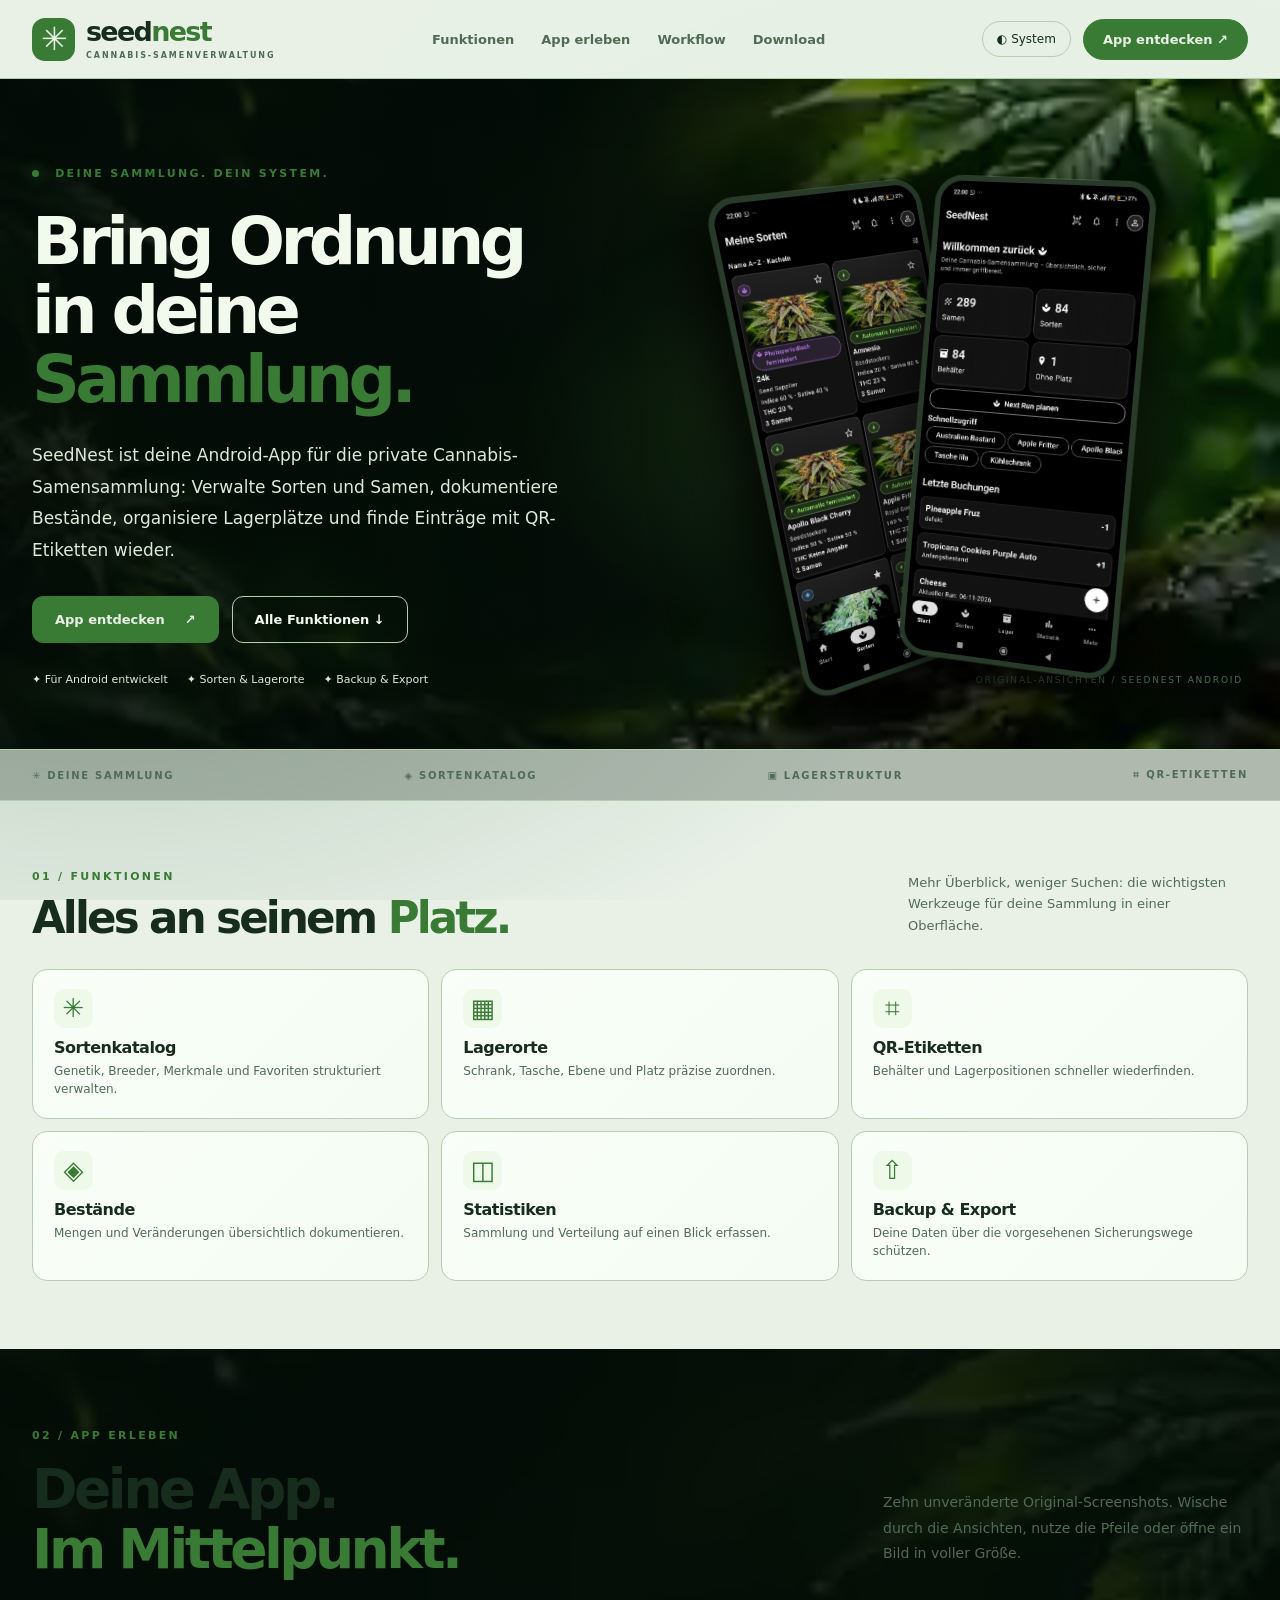
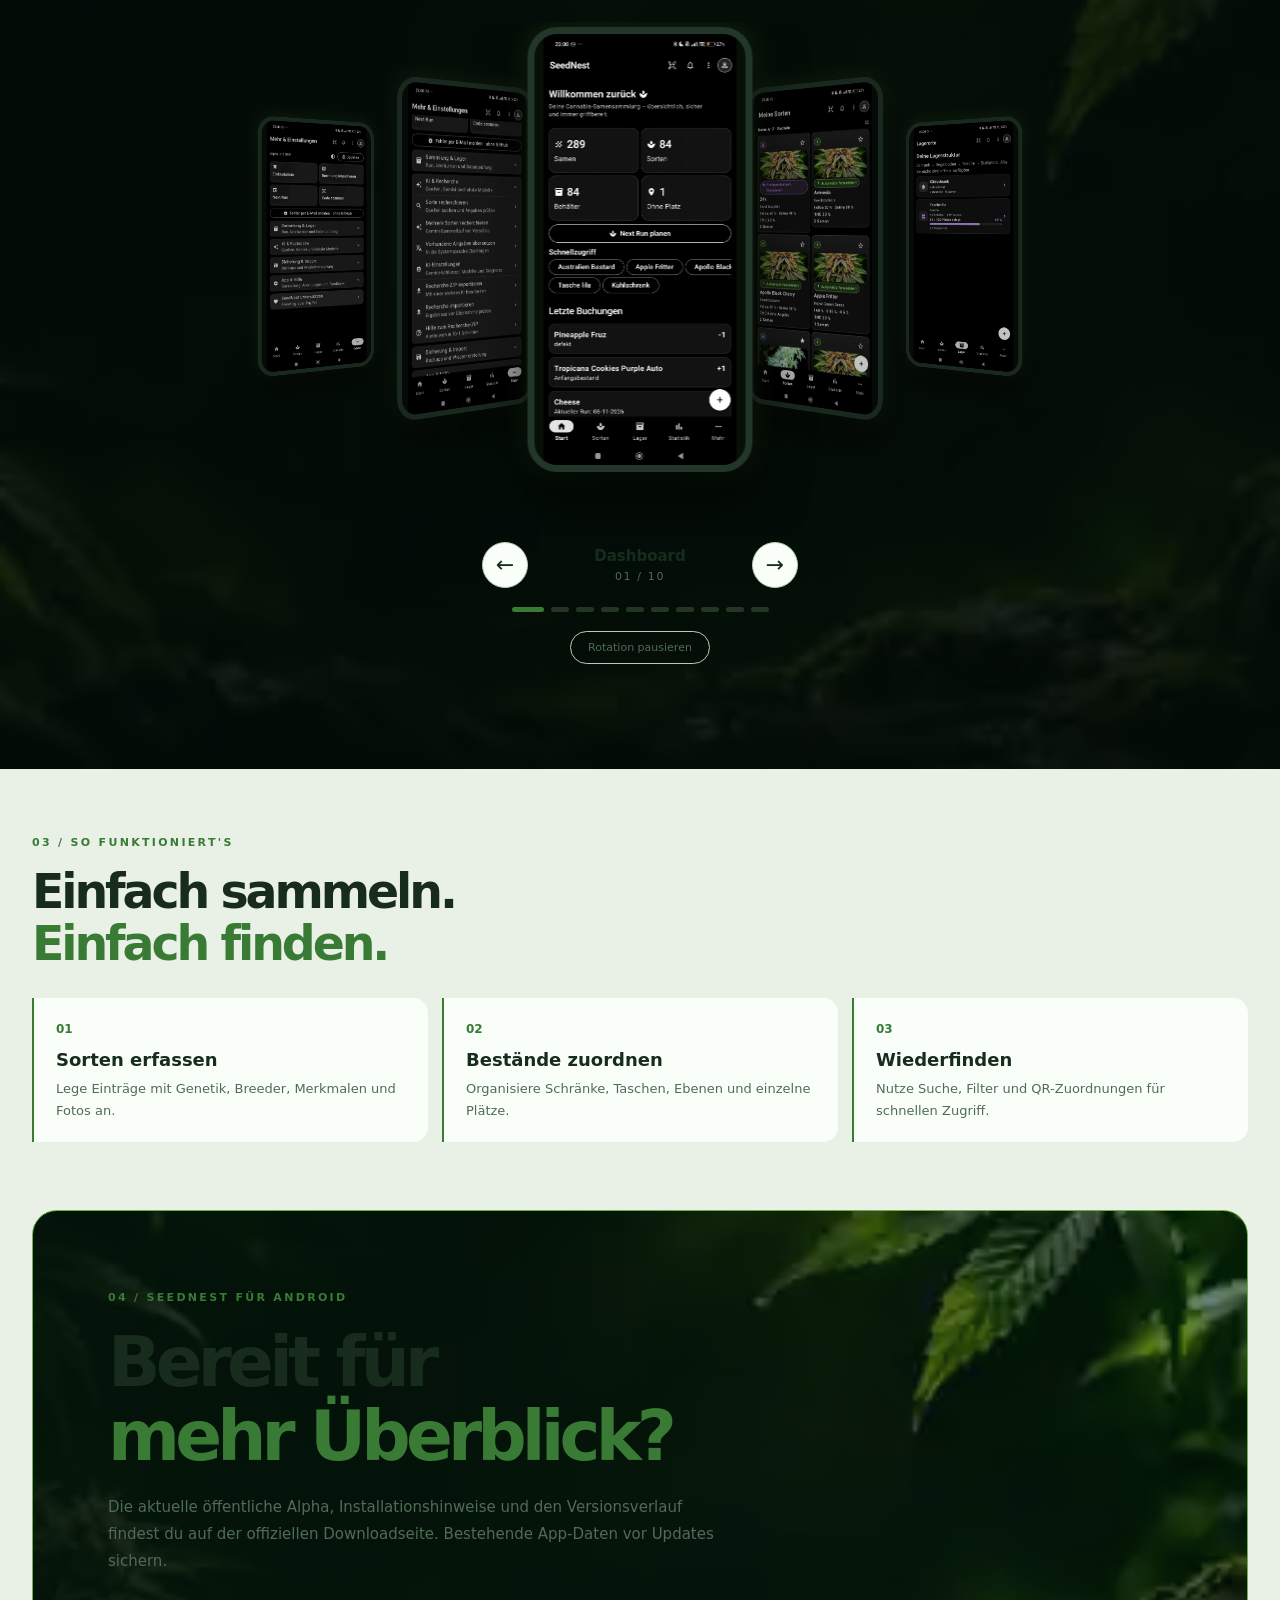
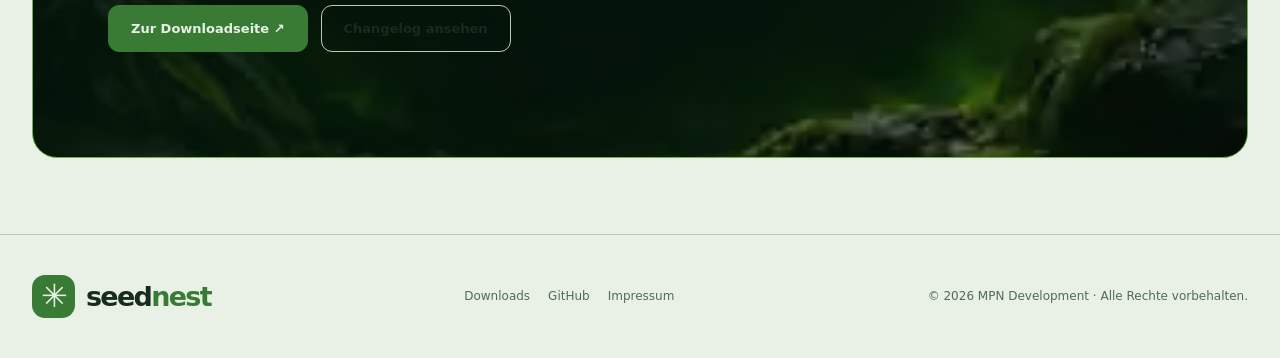
==== commit 742d3368: "chore(site): refresh CSS cache for compact workflow layout" ====
--- a/docs/index.html
+++ b/docs/index.html
@@ -1 +1 @@
-<!doctype html><html lang="de" data-mode="dark"><head><meta charset="utf-8"><meta name="viewport" content="width=device-width,initial-scale=1"><meta name="robots" content="index,follow"><link rel="canonical" href="https://astromanager-dev.github.io/SeedNest-Releases/"><meta property="og:type" content="website"><meta property="og:title" content="SeedNest – Cannabis-Samensammlung verwalten | Android-App"><meta property="og:description" content="Sortenkatalog, Bestände, Lagerplätze und QR-Etiketten: SeedNest organisiert deine private Cannabis-Samensammlung auf Android."><meta property="og:url" content="https://astromanager-dev.github.io/SeedNest-Releases/"><meta name="theme-color" content="#06100b"><meta name="description" content="SeedNest für Android: Cannabis-Samensammlung organisieren, Sorten und Bestände verwalten, Lagerplätze strukturieren und QR-Etiketten nutzen. App entdecken."><title>SeedNest – Cannabis-Samensammlung verwalten | Android-App</title><link rel="icon" href="./assets/favicon.svg" type="image/svg+xml"><link rel="stylesheet" href="./assets/botanical/botanical.css?v=5"><script src="./assets/botanical/botanical.js?v=1" defer></script><meta name="googlebot" content="index,follow,max-image-preview:large"><meta property="og:locale" content="de_DE"><meta property="og:site_name" content="SeedNest"><meta property="og:image" content="https://astromanager-dev.github.io/SeedNest-Releases/assets/screenshots/1000139887.jpg"><meta property="og:image:alt" content="Originalansicht der SeedNest Android-App"><meta name="twitter:card" content="summary_large_image"><meta name="twitter:title" content="SeedNest – Cannabis-Samensammlung verwalten"><meta name="twitter:description" content="Android-App für Sortenkatalog, Lagerplätze, Bestände und QR-Etiketten."><meta name="twitter:image" content="https://astromanager-dev.github.io/SeedNest-Releases/assets/screenshots/1000139887.jpg"><link rel="sitemap" type="application/xml" href="https://astromanager-dev.github.io/SeedNest-Releases/sitemap.xml"><script type="application/ld+json">{"@context":"https://schema.org","@type":"SoftwareApplication","name":"SeedNest","applicationCategory":"UtilitiesApplication","operatingSystem":"Android","description":"Native Android-App zur privaten Verwaltung von Cannabis-Samensammlungen, Sorten, Beständen und Lagerplätzen mit QR-Etiketten.","url":"https://astromanager-dev.github.io/SeedNest-Releases/","downloadUrl":"https://astromanager-dev.github.io/SeedNest-Releases/download/","inLanguage":"de","softwareHelp":{"@type":"WebPage","url":"https://astromanager-dev.github.io/SeedNest-Releases/download/"}}</script></head><body><a class="skip" href="#main">Zum Inhalt springen</a><header class="header"><div class="shell nav"><a class="brand" href="#top"><span class="brand-mark">✳</span><span>seed<b>nest</b><small>CANNABIS-SAMENVERWALTUNG</small></span></a><nav aria-label="Hauptmenü"><a href="#features">Funktionen</a><a href="#gallery">App erleben</a><a href="#workflow">Workflow</a><a href="#download">Download</a></nav><div class="nav-end"><button id="theme" class="theme" type="button" aria-label="Darstellung wechseln">◐ <span>System</span></button><a class="nav-download" href="#download">App entdecken ↗</a></div></div></header><main id="main"><section class="hero" id="top"><div class="botanical botanical-left" aria-hidden="true">✳</div><div class="botanical botanical-right" aria-hidden="true">✳</div><div class="hero-light" aria-hidden="true"></div><div class="shell hero-grid"><div class="hero-copy"><span class="kicker"><i></i> DEINE SAMMLUNG. DEIN SYSTEM.</span><h1>Bring Ordnung<br>in deine <em>Sammlung.</em></h1><p>SeedNest ist deine Android-App für die private Cannabis-Samensammlung: Verwalte Sorten und Samen, dokumentiere Bestände, organisiere Lagerplätze und finde Einträge mit QR-Etiketten wieder.</p><div class="hero-actions"><a class="btn-primary" href="#gallery">App entdecken <span>↗</span></a><a class="btn-secondary" href="#features">Alle Funktionen ↓</a></div><div class="hero-proof"><span>✦ Für Android entwickelt</span><span>✦ Sorten & Lagerorte</span><span>✦ Backup & Export</span></div></div><div class="hero-stage" aria-label="Zwei Originalansichten der SeedNest Android-App"><div class="halo" aria-hidden="true"></div><div class="hero-phone phone-back"><img src="./assets/screenshots/1000139888.jpg" width="691" height="1536" alt="Original-Screenshot der SeedNest-App: Sortenkatalog" fetchpriority="high"></div><div class="hero-phone phone-front"><img src="./assets/screenshots/1000139887.jpg" width="691" height="1536" alt="Original-Screenshot der SeedNest-App: Dashboard" fetchpriority="high"></div><div class="stage-label">ORIGINAL-ANSICHTEN / SEEDNEST ANDROID</div></div></div></section><div class="strip"><div class="shell strip-inner"><span>✳ DEINE SAMMLUNG</span><span>◈ SORTENKATALOG</span><span>▣ LAGERSTRUKTUR</span><span>⌗ QR-ETIKETTEN</span></div></div><section class="section features" id="features"><div class="shell"><div class="section-title"><div><span class="kicker">01 / FUNKTIONEN</span><h2>Alles an seinem <em>Platz.</em></h2></div><p>Mehr Überblick, weniger Suchen: die wichtigsten Werkzeuge für deine Sammlung in einer Oberfläche.</p></div><div class="feature-grid"><article class="feature"><span class="feature-icon" aria-hidden="true">✳</span><h3>Sortenkatalog</h3><p>Genetik, Breeder, Merkmale und Favoriten strukturiert verwalten.</p></article><article class="feature"><span class="feature-icon" aria-hidden="true">▦</span><h3>Lagerorte</h3><p>Schrank, Tasche, Ebene und Platz präzise zuordnen.</p></article><article class="feature"><span class="feature-icon" aria-hidden="true">⌗</span><h3>QR-Etiketten</h3><p>Behälter und Lagerpositionen schneller wiederfinden.</p></article><article class="feature"><span class="feature-icon" aria-hidden="true">◈</span><h3>Bestände</h3><p>Mengen und Veränderungen übersichtlich dokumentieren.</p></article><article class="feature"><span class="feature-icon" aria-hidden="true">◫</span><h3>Statistiken</h3><p>Sammlung und Verteilung auf einen Blick erfassen.</p></article><article class="feature"><span class="feature-icon" aria-hidden="true">⇧</span><h3>Backup & Export</h3><p>Deine Daten über die vorgesehenen Sicherungswege schützen.</p></article></div></div></section><section class="section gallery-section" id="gallery"><div class="shell"><div class="section-title"><div><span class="kicker">02 / APP ERLEBEN</span><h2>Deine App.<br><em>Im Mittelpunkt.</em></h2></div><p>Zehn unveränderte Original-Screenshots. Wische durch die Ansichten, nutze die Pfeile oder öffne ein Bild in voller Größe.</p></div><div class="gallery" id="coverflow" aria-label="SeedNest 3D Screenshot-Karussell"><div class="gallery-stage"><figure class="slide" data-name="Dashboard"><a href="./assets/screenshots/1000139887.jpg" target="_blank" rel="noopener" aria-label="Dashboard: Originalbild öffnen"><img src="./assets/screenshots/1000139887.jpg" alt="SeedNest App-Screenshot: Dashboard" width="691" height="1536" loading="eager" decoding="async"></a></figure><figure class="slide" data-name="Sortenkatalog"><a href="./assets/screenshots/1000139888.jpg" target="_blank" rel="noopener" aria-label="Sortenkatalog: Originalbild öffnen"><img src="./assets/screenshots/1000139888.jpg" alt="SeedNest App-Screenshot: Sortenkatalog" width="691" height="1536" loading="lazy" decoding="async"></a></figure><figure class="slide" data-name="Sortendetails"><a href="./assets/screenshots/1000139889.jpg" target="_blank" rel="noopener" aria-label="Sortendetails: Originalbild öffnen"><img src="./assets/screenshots/1000139889.jpg" alt="SeedNest App-Screenshot: Sortendetails" width="691" height="1536" loading="lazy" decoding="async"></a></figure><figure class="slide" data-name="Lagerübersicht"><a href="./assets/screenshots/1000139890.jpg" target="_blank" rel="noopener" aria-label="Lagerübersicht: Originalbild öffnen"><img src="./assets/screenshots/1000139890.jpg" alt="SeedNest App-Screenshot: Lagerübersicht" width="691" height="1536" loading="lazy" decoding="async"></a></figure><figure class="slide" data-name="Lagerplätze"><a href="./assets/screenshots/1000139891.jpg" target="_blank" rel="noopener" aria-label="Lagerplätze: Originalbild öffnen"><img src="./assets/screenshots/1000139891.jpg" alt="SeedNest App-Screenshot: Lagerplätze" width="691" height="1536" loading="lazy" decoding="async"></a></figure><figure class="slide" data-name="Behälter"><a href="./assets/screenshots/1000139892.jpg" target="_blank" rel="noopener" aria-label="Behälter: Originalbild öffnen"><img src="./assets/screenshots/1000139892.jpg" alt="SeedNest App-Screenshot: Behälter" width="691" height="1536" loading="lazy" decoding="async"></a></figure><figure class="slide" data-name="Statistik"><a href="./assets/screenshots/1000139893.jpg" target="_blank" rel="noopener" aria-label="Statistik: Originalbild öffnen"><img src="./assets/screenshots/1000139893.jpg" alt="SeedNest App-Screenshot: Statistik" width="691" height="1536" loading="lazy" decoding="async"></a></figure><figure class="slide" data-name="Auswertung"><a href="./assets/screenshots/1000139894.jpg" target="_blank" rel="noopener" aria-label="Auswertung: Originalbild öffnen"><img src="./assets/screenshots/1000139894.jpg" alt="SeedNest App-Screenshot: Auswertung" width="691" height="1536" loading="lazy" decoding="async"></a></figure><figure class="slide" data-name="Einstellungen"><a href="./assets/screenshots/1000139895.jpg" target="_blank" rel="noopener" aria-label="Einstellungen: Originalbild öffnen"><img src="./assets/screenshots/1000139895.jpg" alt="SeedNest App-Screenshot: Einstellungen" width="691" height="1536" loading="lazy" decoding="async"></a></figure><figure class="slide" data-name="Werkzeuge"><a href="./assets/screenshots/1000139896.jpg" target="_blank" rel="noopener" aria-label="Werkzeuge: Originalbild öffnen"><img src="./assets/screenshots/1000139896.jpg" alt="SeedNest App-Screenshot: Werkzeuge" width="691" height="1536" loading="lazy" decoding="async"></a></figure></div><div class="gallery-controls"><button id="prev" aria-label="Vorheriges Bild">←</button><div class="gallery-center"><strong id="slide-name">Dashboard</strong><span id="counter">01 / 10</span></div><button id="next" aria-label="Nächstes Bild">→</button></div><div id="dots" class="dots" aria-label="Bild auswählen"></div><button id="pause" class="pause" aria-pressed="false">Rotation pausieren</button></div></div></section><section class="section workflow" id="workflow"><div class="shell"><div class="section-title"><div><span class="kicker">03 / SO FUNKTIONIERT'S</span><h2>Einfach sammeln.<br><em>Einfach finden.</em></h2></div></div><div class="workflow-grid"><article><span>01</span><h3>Sorten erfassen</h3><p>Lege Einträge mit Genetik, Breeder, Merkmalen und Fotos an.</p></article><article><span>02</span><h3>Bestände zuordnen</h3><p>Organisiere Schränke, Taschen, Ebenen und einzelne Plätze.</p></article><article><span>03</span><h3>Wiederfinden</h3><p>Nutze Suche, Filter und QR-Zuordnungen für schnellen Zugriff.</p></article></div></div></section><section class="section download" id="download"><div class="shell"><div class="download-box"><div class="download-leaf" aria-hidden="true">✳</div><div class="download-inner"><span class="kicker">04 / SEEDNEST FÜR ANDROID</span><h2>Bereit für<br><em>mehr Überblick?</em></h2><p>Die aktuelle öffentliche Alpha, Installationshinweise und den Versionsverlauf findest du auf der offiziellen Downloadseite. Bestehende App-Daten vor Updates sichern.</p><div class="hero-actions"><a class="btn-primary" href="./download/">Zur Downloadseite ↗</a><a class="btn-secondary" href="./changelog/">Changelog ansehen</a></div></div></div></div></section></main><footer><div class="shell footer"><a class="brand" href="#top"><span class="brand-mark">✳</span><span>seed<b>nest</b></span></a><div><a href="./download/">Downloads</a><a href="https://github.com/AstroManager-Dev/SeedNest-Releases">GitHub</a><a href="./impressum/">Impressum</a></div><small>© 2026 MPN Development · Alle Rechte vorbehalten.</small></div></footer></body></html>+<!doctype html><html lang="de" data-mode="dark"><head><meta charset="utf-8"><meta name="viewport" content="width=device-width,initial-scale=1"><meta name="robots" content="index,follow"><link rel="canonical" href="https://astromanager-dev.github.io/SeedNest-Releases/"><meta property="og:type" content="website"><meta property="og:title" content="SeedNest – Cannabis-Samensammlung verwalten | Android-App"><meta property="og:description" content="Sortenkatalog, Bestände, Lagerplätze und QR-Etiketten: SeedNest organisiert deine private Cannabis-Samensammlung auf Android."><meta property="og:url" content="https://astromanager-dev.github.io/SeedNest-Releases/"><meta name="theme-color" content="#06100b"><meta name="description" content="SeedNest für Android: Cannabis-Samensammlung organisieren, Sorten und Bestände verwalten, Lagerplätze strukturieren und QR-Etiketten nutzen. App entdecken."><title>SeedNest – Cannabis-Samensammlung verwalten | Android-App</title><link rel="icon" href="./assets/favicon.svg" type="image/svg+xml"><link rel="stylesheet" href="./assets/botanical/botanical.css?v=6"><script src="./assets/botanical/botanical.js?v=1" defer></script><meta name="googlebot" content="index,follow,max-image-preview:large"><meta property="og:locale" content="de_DE"><meta property="og:site_name" content="SeedNest"><meta property="og:image" content="https://astromanager-dev.github.io/SeedNest-Releases/assets/screenshots/1000139887.jpg"><meta property="og:image:alt" content="Originalansicht der SeedNest Android-App"><meta name="twitter:card" content="summary_large_image"><meta name="twitter:title" content="SeedNest – Cannabis-Samensammlung verwalten"><meta name="twitter:description" content="Android-App für Sortenkatalog, Lagerplätze, Bestände und QR-Etiketten."><meta name="twitter:image" content="https://astromanager-dev.github.io/SeedNest-Releases/assets/screenshots/1000139887.jpg"><link rel="sitemap" type="application/xml" href="https://astromanager-dev.github.io/SeedNest-Releases/sitemap.xml"><script type="application/ld+json">{"@context":"https://schema.org","@type":"SoftwareApplication","name":"SeedNest","applicationCategory":"UtilitiesApplication","operatingSystem":"Android","description":"Native Android-App zur privaten Verwaltung von Cannabis-Samensammlungen, Sorten, Beständen und Lagerplätzen mit QR-Etiketten.","url":"https://astromanager-dev.github.io/SeedNest-Releases/","downloadUrl":"https://astromanager-dev.github.io/SeedNest-Releases/download/","inLanguage":"de","softwareHelp":{"@type":"WebPage","url":"https://astromanager-dev.github.io/SeedNest-Releases/download/"}}</script></head><body><a class="skip" href="#main">Zum Inhalt springen</a><header class="header"><div class="shell nav"><a class="brand" href="#top"><span class="brand-mark">✳</span><span>seed<b>nest</b><small>CANNABIS-SAMENVERWALTUNG</small></span></a><nav aria-label="Hauptmenü"><a href="#features">Funktionen</a><a href="#gallery">App erleben</a><a href="#workflow">Workflow</a><a href="#download">Download</a></nav><div class="nav-end"><button id="theme" class="theme" type="button" aria-label="Darstellung wechseln">◐ <span>System</span></button><a class="nav-download" href="#download">App entdecken ↗</a></div></div></header><main id="main"><section class="hero" id="top"><div class="botanical botanical-left" aria-hidden="true">✳</div><div class="botanical botanical-right" aria-hidden="true">✳</div><div class="hero-light" aria-hidden="true"></div><div class="shell hero-grid"><div class="hero-copy"><span class="kicker"><i></i> DEINE SAMMLUNG. DEIN SYSTEM.</span><h1>Bring Ordnung<br>in deine <em>Sammlung.</em></h1><p>SeedNest ist deine Android-App für die private Cannabis-Samensammlung: Verwalte Sorten und Samen, dokumentiere Bestände, organisiere Lagerplätze und finde Einträge mit QR-Etiketten wieder.</p><div class="hero-actions"><a class="btn-primary" href="#gallery">App entdecken <span>↗</span></a><a class="btn-secondary" href="#features">Alle Funktionen ↓</a></div><div class="hero-proof"><span>✦ Für Android entwickelt</span><span>✦ Sorten & Lagerorte</span><span>✦ Backup & Export</span></div></div><div class="hero-stage" aria-label="Zwei Originalansichten der SeedNest Android-App"><div class="halo" aria-hidden="true"></div><div class="hero-phone phone-back"><img src="./assets/screenshots/1000139888.jpg" width="691" height="1536" alt="Original-Screenshot der SeedNest-App: Sortenkatalog" fetchpriority="high"></div><div class="hero-phone phone-front"><img src="./assets/screenshots/1000139887.jpg" width="691" height="1536" alt="Original-Screenshot der SeedNest-App: Dashboard" fetchpriority="high"></div><div class="stage-label">ORIGINAL-ANSICHTEN / SEEDNEST ANDROID</div></div></div></section><div class="strip"><div class="shell strip-inner"><span>✳ DEINE SAMMLUNG</span><span>◈ SORTENKATALOG</span><span>▣ LAGERSTRUKTUR</span><span>⌗ QR-ETIKETTEN</span></div></div><section class="section features" id="features"><div class="shell"><div class="section-title"><div><span class="kicker">01 / FUNKTIONEN</span><h2>Alles an seinem <em>Platz.</em></h2></div><p>Mehr Überblick, weniger Suchen: die wichtigsten Werkzeuge für deine Sammlung in einer Oberfläche.</p></div><div class="feature-grid"><article class="feature"><span class="feature-icon" aria-hidden="true">✳</span><h3>Sortenkatalog</h3><p>Genetik, Breeder, Merkmale und Favoriten strukturiert verwalten.</p></article><article class="feature"><span class="feature-icon" aria-hidden="true">▦</span><h3>Lagerorte</h3><p>Schrank, Tasche, Ebene und Platz präzise zuordnen.</p></article><article class="feature"><span class="feature-icon" aria-hidden="true">⌗</span><h3>QR-Etiketten</h3><p>Behälter und Lagerpositionen schneller wiederfinden.</p></article><article class="feature"><span class="feature-icon" aria-hidden="true">◈</span><h3>Bestände</h3><p>Mengen und Veränderungen übersichtlich dokumentieren.</p></article><article class="feature"><span class="feature-icon" aria-hidden="true">◫</span><h3>Statistiken</h3><p>Sammlung und Verteilung auf einen Blick erfassen.</p></article><article class="feature"><span class="feature-icon" aria-hidden="true">⇧</span><h3>Backup & Export</h3><p>Deine Daten über die vorgesehenen Sicherungswege schützen.</p></article></div></div></section><section class="section gallery-section" id="gallery"><div class="shell"><div class="section-title"><div><span class="kicker">02 / APP ERLEBEN</span><h2>Deine App.<br><em>Im Mittelpunkt.</em></h2></div><p>Zehn unveränderte Original-Screenshots. Wische durch die Ansichten, nutze die Pfeile oder öffne ein Bild in voller Größe.</p></div><div class="gallery" id="coverflow" aria-label="SeedNest 3D Screenshot-Karussell"><div class="gallery-stage"><figure class="slide" data-name="Dashboard"><a href="./assets/screenshots/1000139887.jpg" target="_blank" rel="noopener" aria-label="Dashboard: Originalbild öffnen"><img src="./assets/screenshots/1000139887.jpg" alt="SeedNest App-Screenshot: Dashboard" width="691" height="1536" loading="eager" decoding="async"></a></figure><figure class="slide" data-name="Sortenkatalog"><a href="./assets/screenshots/1000139888.jpg" target="_blank" rel="noopener" aria-label="Sortenkatalog: Originalbild öffnen"><img src="./assets/screenshots/1000139888.jpg" alt="SeedNest App-Screenshot: Sortenkatalog" width="691" height="1536" loading="lazy" decoding="async"></a></figure><figure class="slide" data-name="Sortendetails"><a href="./assets/screenshots/1000139889.jpg" target="_blank" rel="noopener" aria-label="Sortendetails: Originalbild öffnen"><img src="./assets/screenshots/1000139889.jpg" alt="SeedNest App-Screenshot: Sortendetails" width="691" height="1536" loading="lazy" decoding="async"></a></figure><figure class="slide" data-name="Lagerübersicht"><a href="./assets/screenshots/1000139890.jpg" target="_blank" rel="noopener" aria-label="Lagerübersicht: Originalbild öffnen"><img src="./assets/screenshots/1000139890.jpg" alt="SeedNest App-Screenshot: Lagerübersicht" width="691" height="1536" loading="lazy" decoding="async"></a></figure><figure class="slide" data-name="Lagerplätze"><a href="./assets/screenshots/1000139891.jpg" target="_blank" rel="noopener" aria-label="Lagerplätze: Originalbild öffnen"><img src="./assets/screenshots/1000139891.jpg" alt="SeedNest App-Screenshot: Lagerplätze" width="691" height="1536" loading="lazy" decoding="async"></a></figure><figure class="slide" data-name="Behälter"><a href="./assets/screenshots/1000139892.jpg" target="_blank" rel="noopener" aria-label="Behälter: Originalbild öffnen"><img src="./assets/screenshots/1000139892.jpg" alt="SeedNest App-Screenshot: Behälter" width="691" height="1536" loading="lazy" decoding="async"></a></figure><figure class="slide" data-name="Statistik"><a href="./assets/screenshots/1000139893.jpg" target="_blank" rel="noopener" aria-label="Statistik: Originalbild öffnen"><img src="./assets/screenshots/1000139893.jpg" alt="SeedNest App-Screenshot: Statistik" width="691" height="1536" loading="lazy" decoding="async"></a></figure><figure class="slide" data-name="Auswertung"><a href="./assets/screenshots/1000139894.jpg" target="_blank" rel="noopener" aria-label="Auswertung: Originalbild öffnen"><img src="./assets/screenshots/1000139894.jpg" alt="SeedNest App-Screenshot: Auswertung" width="691" height="1536" loading="lazy" decoding="async"></a></figure><figure class="slide" data-name="Einstellungen"><a href="./assets/screenshots/1000139895.jpg" target="_blank" rel="noopener" aria-label="Einstellungen: Originalbild öffnen"><img src="./assets/screenshots/1000139895.jpg" alt="SeedNest App-Screenshot: Einstellungen" width="691" height="1536" loading="lazy" decoding="async"></a></figure><figure class="slide" data-name="Werkzeuge"><a href="./assets/screenshots/1000139896.jpg" target="_blank" rel="noopener" aria-label="Werkzeuge: Originalbild öffnen"><img src="./assets/screenshots/1000139896.jpg" alt="SeedNest App-Screenshot: Werkzeuge" width="691" height="1536" loading="lazy" decoding="async"></a></figure></div><div class="gallery-controls"><button id="prev" aria-label="Vorheriges Bild">←</button><div class="gallery-center"><strong id="slide-name">Dashboard</strong><span id="counter">01 / 10</span></div><button id="next" aria-label="Nächstes Bild">→</button></div><div id="dots" class="dots" aria-label="Bild auswählen"></div><button id="pause" class="pause" aria-pressed="false">Rotation pausieren</button></div></div></section><section class="section workflow" id="workflow"><div class="shell"><div class="section-title"><div><span class="kicker">03 / SO FUNKTIONIERT'S</span><h2>Einfach sammeln.<br><em>Einfach finden.</em></h2></div></div><div class="workflow-grid"><article><span>01</span><h3>Sorten erfassen</h3><p>Lege Einträge mit Genetik, Breeder, Merkmalen und Fotos an.</p></article><article><span>02</span><h3>Bestände zuordnen</h3><p>Organisiere Schränke, Taschen, Ebenen und einzelne Plätze.</p></article><article><span>03</span><h3>Wiederfinden</h3><p>Nutze Suche, Filter und QR-Zuordnungen für schnellen Zugriff.</p></article></div></div></section><section class="section download" id="download"><div class="shell"><div class="download-box"><div class="download-leaf" aria-hidden="true">✳</div><div class="download-inner"><span class="kicker">04 / SEEDNEST FÜR ANDROID</span><h2>Bereit für<br><em>mehr Überblick?</em></h2><p>Die aktuelle öffentliche Alpha, Installationshinweise und den Versionsverlauf findest du auf der offiziellen Downloadseite. Bestehende App-Daten vor Updates sichern.</p><div class="hero-actions"><a class="btn-primary" href="./download/">Zur Downloadseite ↗</a><a class="btn-secondary" href="./changelog/">Changelog ansehen</a></div></div></div></div></section></main><footer><div class="shell footer"><a class="brand" href="#top"><span class="brand-mark">✳</span><span>seed<b>nest</b></span></a><div><a href="./download/">Downloads</a><a href="https://github.com/AstroManager-Dev/SeedNest-Releases">GitHub</a><a href="./impressum/">Impressum</a></div><small>© 2026 MPN Development · Alle Rechte vorbehalten.</small></div></footer></body></html>
--- a/docs/assets/botanical/botanical.css
+++ b/docs/assets/botanical/botanical.css
@@ -38,3 +38,17 @@
 .features .feature-icon{width:40px;height:40px;font-size:27px}
 .features .section-title{margin-bottom:28px}
 }
+
+/* V3.2: compact workflow-to-download transition on desktop/tablet. */
+@media(min-width:721px){
+.workflow.section{padding-top:62px;padding-bottom:44px}
+.workflow .section-title{margin-bottom:28px}
+.workflow .section-title h2{font-size:clamp(34px,3.7vw,52px)}
+.workflow-grid{gap:14px}
+.workflow-grid article{padding:20px 22px}
+.download.section{padding-top:24px;padding-bottom:76px}
+}
+@media(max-width:720px){
+.workflow.section{padding-bottom:38px}
+.download.section{padding-top:12px}
+}
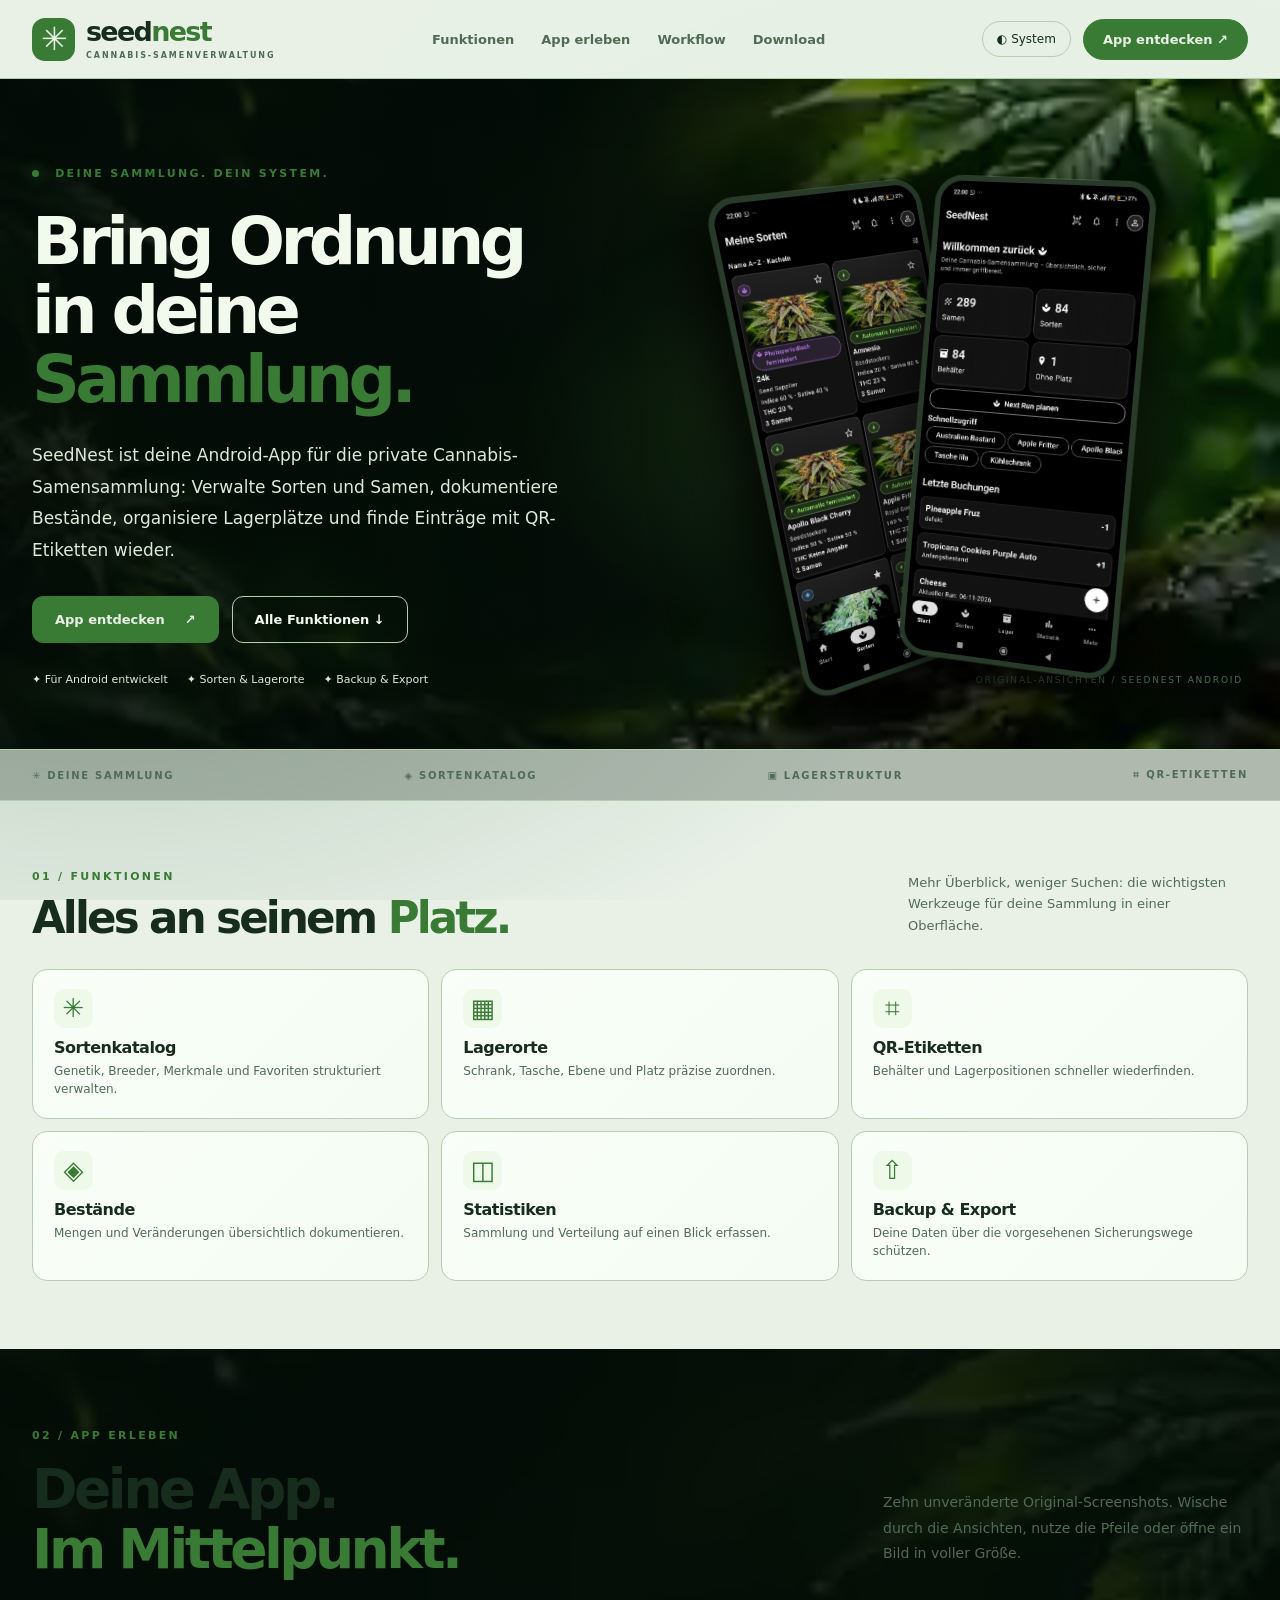
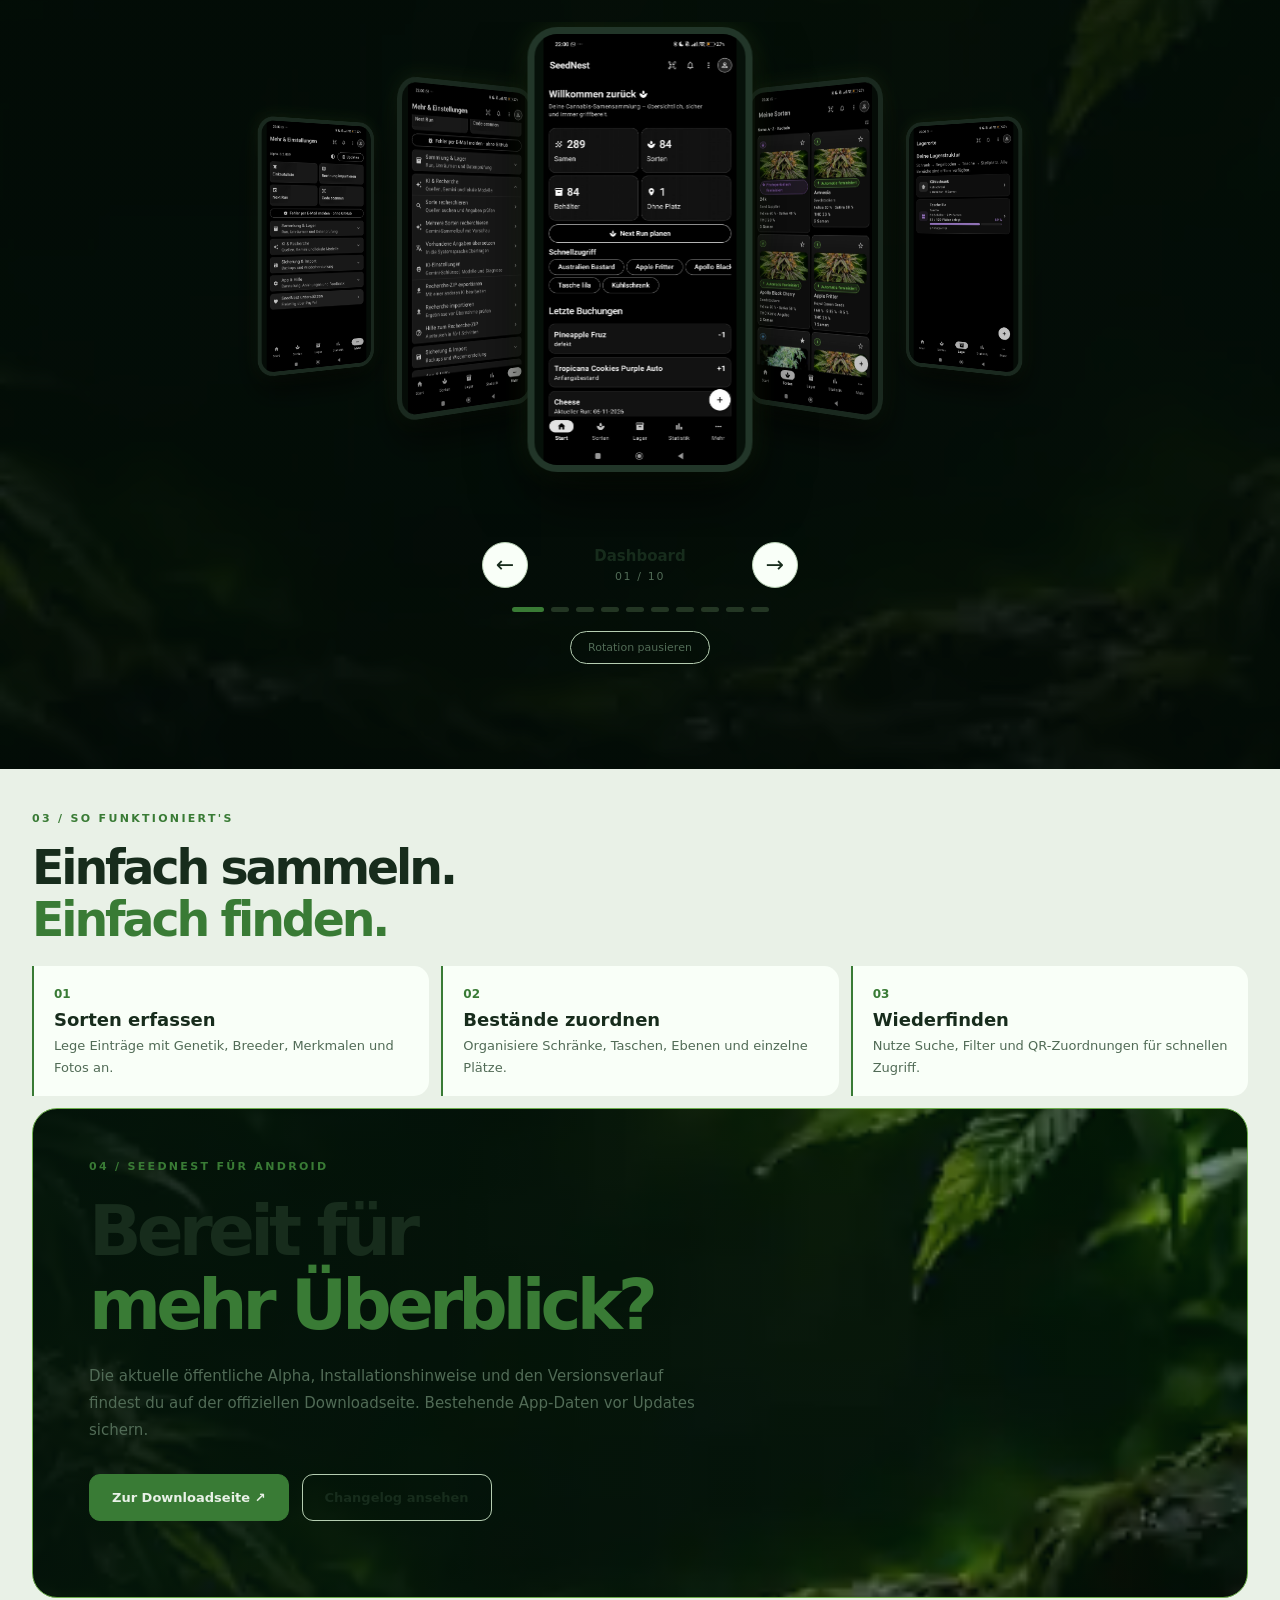
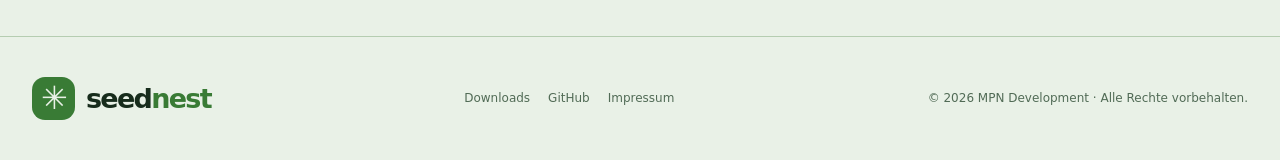
==== commit f1f9c935: "chore(site): bust CSS cache for workflow spacing correction" ====
--- a/docs/index.html
+++ b/docs/index.html
@@ -1 +1 @@
-<!doctype html><html lang="de" data-mode="dark"><head><meta charset="utf-8"><meta name="viewport" content="width=device-width,initial-scale=1"><meta name="robots" content="index,follow"><link rel="canonical" href="https://astromanager-dev.github.io/SeedNest-Releases/"><meta property="og:type" content="website"><meta property="og:title" content="SeedNest – Cannabis-Samensammlung verwalten | Android-App"><meta property="og:description" content="Sortenkatalog, Bestände, Lagerplätze und QR-Etiketten: SeedNest organisiert deine private Cannabis-Samensammlung auf Android."><meta property="og:url" content="https://astromanager-dev.github.io/SeedNest-Releases/"><meta name="theme-color" content="#06100b"><meta name="description" content="SeedNest für Android: Cannabis-Samensammlung organisieren, Sorten und Bestände verwalten, Lagerplätze strukturieren und QR-Etiketten nutzen. App entdecken."><title>SeedNest – Cannabis-Samensammlung verwalten | Android-App</title><link rel="icon" href="./assets/favicon.svg" type="image/svg+xml"><link rel="stylesheet" href="./assets/botanical/botanical.css?v=6"><script src="./assets/botanical/botanical.js?v=1" defer></script><meta name="googlebot" content="index,follow,max-image-preview:large"><meta property="og:locale" content="de_DE"><meta property="og:site_name" content="SeedNest"><meta property="og:image" content="https://astromanager-dev.github.io/SeedNest-Releases/assets/screenshots/1000139887.jpg"><meta property="og:image:alt" content="Originalansicht der SeedNest Android-App"><meta name="twitter:card" content="summary_large_image"><meta name="twitter:title" content="SeedNest – Cannabis-Samensammlung verwalten"><meta name="twitter:description" content="Android-App für Sortenkatalog, Lagerplätze, Bestände und QR-Etiketten."><meta name="twitter:image" content="https://astromanager-dev.github.io/SeedNest-Releases/assets/screenshots/1000139887.jpg"><link rel="sitemap" type="application/xml" href="https://astromanager-dev.github.io/SeedNest-Releases/sitemap.xml"><script type="application/ld+json">{"@context":"https://schema.org","@type":"SoftwareApplication","name":"SeedNest","applicationCategory":"UtilitiesApplication","operatingSystem":"Android","description":"Native Android-App zur privaten Verwaltung von Cannabis-Samensammlungen, Sorten, Beständen und Lagerplätzen mit QR-Etiketten.","url":"https://astromanager-dev.github.io/SeedNest-Releases/","downloadUrl":"https://astromanager-dev.github.io/SeedNest-Releases/download/","inLanguage":"de","softwareHelp":{"@type":"WebPage","url":"https://astromanager-dev.github.io/SeedNest-Releases/download/"}}</script></head><body><a class="skip" href="#main">Zum Inhalt springen</a><header class="header"><div class="shell nav"><a class="brand" href="#top"><span class="brand-mark">✳</span><span>seed<b>nest</b><small>CANNABIS-SAMENVERWALTUNG</small></span></a><nav aria-label="Hauptmenü"><a href="#features">Funktionen</a><a href="#gallery">App erleben</a><a href="#workflow">Workflow</a><a href="#download">Download</a></nav><div class="nav-end"><button id="theme" class="theme" type="button" aria-label="Darstellung wechseln">◐ <span>System</span></button><a class="nav-download" href="#download">App entdecken ↗</a></div></div></header><main id="main"><section class="hero" id="top"><div class="botanical botanical-left" aria-hidden="true">✳</div><div class="botanical botanical-right" aria-hidden="true">✳</div><div class="hero-light" aria-hidden="true"></div><div class="shell hero-grid"><div class="hero-copy"><span class="kicker"><i></i> DEINE SAMMLUNG. DEIN SYSTEM.</span><h1>Bring Ordnung<br>in deine <em>Sammlung.</em></h1><p>SeedNest ist deine Android-App für die private Cannabis-Samensammlung: Verwalte Sorten und Samen, dokumentiere Bestände, organisiere Lagerplätze und finde Einträge mit QR-Etiketten wieder.</p><div class="hero-actions"><a class="btn-primary" href="#gallery">App entdecken <span>↗</span></a><a class="btn-secondary" href="#features">Alle Funktionen ↓</a></div><div class="hero-proof"><span>✦ Für Android entwickelt</span><span>✦ Sorten & Lagerorte</span><span>✦ Backup & Export</span></div></div><div class="hero-stage" aria-label="Zwei Originalansichten der SeedNest Android-App"><div class="halo" aria-hidden="true"></div><div class="hero-phone phone-back"><img src="./assets/screenshots/1000139888.jpg" width="691" height="1536" alt="Original-Screenshot der SeedNest-App: Sortenkatalog" fetchpriority="high"></div><div class="hero-phone phone-front"><img src="./assets/screenshots/1000139887.jpg" width="691" height="1536" alt="Original-Screenshot der SeedNest-App: Dashboard" fetchpriority="high"></div><div class="stage-label">ORIGINAL-ANSICHTEN / SEEDNEST ANDROID</div></div></div></section><div class="strip"><div class="shell strip-inner"><span>✳ DEINE SAMMLUNG</span><span>◈ SORTENKATALOG</span><span>▣ LAGERSTRUKTUR</span><span>⌗ QR-ETIKETTEN</span></div></div><section class="section features" id="features"><div class="shell"><div class="section-title"><div><span class="kicker">01 / FUNKTIONEN</span><h2>Alles an seinem <em>Platz.</em></h2></div><p>Mehr Überblick, weniger Suchen: die wichtigsten Werkzeuge für deine Sammlung in einer Oberfläche.</p></div><div class="feature-grid"><article class="feature"><span class="feature-icon" aria-hidden="true">✳</span><h3>Sortenkatalog</h3><p>Genetik, Breeder, Merkmale und Favoriten strukturiert verwalten.</p></article><article class="feature"><span class="feature-icon" aria-hidden="true">▦</span><h3>Lagerorte</h3><p>Schrank, Tasche, Ebene und Platz präzise zuordnen.</p></article><article class="feature"><span class="feature-icon" aria-hidden="true">⌗</span><h3>QR-Etiketten</h3><p>Behälter und Lagerpositionen schneller wiederfinden.</p></article><article class="feature"><span class="feature-icon" aria-hidden="true">◈</span><h3>Bestände</h3><p>Mengen und Veränderungen übersichtlich dokumentieren.</p></article><article class="feature"><span class="feature-icon" aria-hidden="true">◫</span><h3>Statistiken</h3><p>Sammlung und Verteilung auf einen Blick erfassen.</p></article><article class="feature"><span class="feature-icon" aria-hidden="true">⇧</span><h3>Backup & Export</h3><p>Deine Daten über die vorgesehenen Sicherungswege schützen.</p></article></div></div></section><section class="section gallery-section" id="gallery"><div class="shell"><div class="section-title"><div><span class="kicker">02 / APP ERLEBEN</span><h2>Deine App.<br><em>Im Mittelpunkt.</em></h2></div><p>Zehn unveränderte Original-Screenshots. Wische durch die Ansichten, nutze die Pfeile oder öffne ein Bild in voller Größe.</p></div><div class="gallery" id="coverflow" aria-label="SeedNest 3D Screenshot-Karussell"><div class="gallery-stage"><figure class="slide" data-name="Dashboard"><a href="./assets/screenshots/1000139887.jpg" target="_blank" rel="noopener" aria-label="Dashboard: Originalbild öffnen"><img src="./assets/screenshots/1000139887.jpg" alt="SeedNest App-Screenshot: Dashboard" width="691" height="1536" loading="eager" decoding="async"></a></figure><figure class="slide" data-name="Sortenkatalog"><a href="./assets/screenshots/1000139888.jpg" target="_blank" rel="noopener" aria-label="Sortenkatalog: Originalbild öffnen"><img src="./assets/screenshots/1000139888.jpg" alt="SeedNest App-Screenshot: Sortenkatalog" width="691" height="1536" loading="lazy" decoding="async"></a></figure><figure class="slide" data-name="Sortendetails"><a href="./assets/screenshots/1000139889.jpg" target="_blank" rel="noopener" aria-label="Sortendetails: Originalbild öffnen"><img src="./assets/screenshots/1000139889.jpg" alt="SeedNest App-Screenshot: Sortendetails" width="691" height="1536" loading="lazy" decoding="async"></a></figure><figure class="slide" data-name="Lagerübersicht"><a href="./assets/screenshots/1000139890.jpg" target="_blank" rel="noopener" aria-label="Lagerübersicht: Originalbild öffnen"><img src="./assets/screenshots/1000139890.jpg" alt="SeedNest App-Screenshot: Lagerübersicht" width="691" height="1536" loading="lazy" decoding="async"></a></figure><figure class="slide" data-name="Lagerplätze"><a href="./assets/screenshots/1000139891.jpg" target="_blank" rel="noopener" aria-label="Lagerplätze: Originalbild öffnen"><img src="./assets/screenshots/1000139891.jpg" alt="SeedNest App-Screenshot: Lagerplätze" width="691" height="1536" loading="lazy" decoding="async"></a></figure><figure class="slide" data-name="Behälter"><a href="./assets/screenshots/1000139892.jpg" target="_blank" rel="noopener" aria-label="Behälter: Originalbild öffnen"><img src="./assets/screenshots/1000139892.jpg" alt="SeedNest App-Screenshot: Behälter" width="691" height="1536" loading="lazy" decoding="async"></a></figure><figure class="slide" data-name="Statistik"><a href="./assets/screenshots/1000139893.jpg" target="_blank" rel="noopener" aria-label="Statistik: Originalbild öffnen"><img src="./assets/screenshots/1000139893.jpg" alt="SeedNest App-Screenshot: Statistik" width="691" height="1536" loading="lazy" decoding="async"></a></figure><figure class="slide" data-name="Auswertung"><a href="./assets/screenshots/1000139894.jpg" target="_blank" rel="noopener" aria-label="Auswertung: Originalbild öffnen"><img src="./assets/screenshots/1000139894.jpg" alt="SeedNest App-Screenshot: Auswertung" width="691" height="1536" loading="lazy" decoding="async"></a></figure><figure class="slide" data-name="Einstellungen"><a href="./assets/screenshots/1000139895.jpg" target="_blank" rel="noopener" aria-label="Einstellungen: Originalbild öffnen"><img src="./assets/screenshots/1000139895.jpg" alt="SeedNest App-Screenshot: Einstellungen" width="691" height="1536" loading="lazy" decoding="async"></a></figure><figure class="slide" data-name="Werkzeuge"><a href="./assets/screenshots/1000139896.jpg" target="_blank" rel="noopener" aria-label="Werkzeuge: Originalbild öffnen"><img src="./assets/screenshots/1000139896.jpg" alt="SeedNest App-Screenshot: Werkzeuge" width="691" height="1536" loading="lazy" decoding="async"></a></figure></div><div class="gallery-controls"><button id="prev" aria-label="Vorheriges Bild">←</button><div class="gallery-center"><strong id="slide-name">Dashboard</strong><span id="counter">01 / 10</span></div><button id="next" aria-label="Nächstes Bild">→</button></div><div id="dots" class="dots" aria-label="Bild auswählen"></div><button id="pause" class="pause" aria-pressed="false">Rotation pausieren</button></div></div></section><section class="section workflow" id="workflow"><div class="shell"><div class="section-title"><div><span class="kicker">03 / SO FUNKTIONIERT'S</span><h2>Einfach sammeln.<br><em>Einfach finden.</em></h2></div></div><div class="workflow-grid"><article><span>01</span><h3>Sorten erfassen</h3><p>Lege Einträge mit Genetik, Breeder, Merkmalen und Fotos an.</p></article><article><span>02</span><h3>Bestände zuordnen</h3><p>Organisiere Schränke, Taschen, Ebenen und einzelne Plätze.</p></article><article><span>03</span><h3>Wiederfinden</h3><p>Nutze Suche, Filter und QR-Zuordnungen für schnellen Zugriff.</p></article></div></div></section><section class="section download" id="download"><div class="shell"><div class="download-box"><div class="download-leaf" aria-hidden="true">✳</div><div class="download-inner"><span class="kicker">04 / SEEDNEST FÜR ANDROID</span><h2>Bereit für<br><em>mehr Überblick?</em></h2><p>Die aktuelle öffentliche Alpha, Installationshinweise und den Versionsverlauf findest du auf der offiziellen Downloadseite. Bestehende App-Daten vor Updates sichern.</p><div class="hero-actions"><a class="btn-primary" href="./download/">Zur Downloadseite ↗</a><a class="btn-secondary" href="./changelog/">Changelog ansehen</a></div></div></div></div></section></main><footer><div class="shell footer"><a class="brand" href="#top"><span class="brand-mark">✳</span><span>seed<b>nest</b></span></a><div><a href="./download/">Downloads</a><a href="https://github.com/AstroManager-Dev/SeedNest-Releases">GitHub</a><a href="./impressum/">Impressum</a></div><small>© 2026 MPN Development · Alle Rechte vorbehalten.</small></div></footer></body></html>+<!doctype html><html lang="de" data-mode="dark"><head><meta charset="utf-8"><meta name="viewport" content="width=device-width,initial-scale=1"><meta name="robots" content="index,follow"><link rel="canonical" href="https://astromanager-dev.github.io/SeedNest-Releases/"><meta property="og:type" content="website"><meta property="og:title" content="SeedNest – Cannabis-Samensammlung verwalten | Android-App"><meta property="og:description" content="Sortenkatalog, Bestände, Lagerplätze und QR-Etiketten: SeedNest organisiert deine private Cannabis-Samensammlung auf Android."><meta property="og:url" content="https://astromanager-dev.github.io/SeedNest-Releases/"><meta name="theme-color" content="#06100b"><meta name="description" content="SeedNest für Android: Cannabis-Samensammlung organisieren, Sorten und Bestände verwalten, Lagerplätze strukturieren und QR-Etiketten nutzen. App entdecken."><title>SeedNest – Cannabis-Samensammlung verwalten | Android-App</title><link rel="icon" href="./assets/favicon.svg" type="image/svg+xml"><link rel="stylesheet" href="./assets/botanical/botanical.css?v=7"><script src="./assets/botanical/botanical.js?v=1" defer></script><meta name="googlebot" content="index,follow,max-image-preview:large"><meta property="og:locale" content="de_DE"><meta property="og:site_name" content="SeedNest"><meta property="og:image" content="https://astromanager-dev.github.io/SeedNest-Releases/assets/screenshots/1000139887.jpg"><meta property="og:image:alt" content="Originalansicht der SeedNest Android-App"><meta name="twitter:card" content="summary_large_image"><meta name="twitter:title" content="SeedNest – Cannabis-Samensammlung verwalten"><meta name="twitter:description" content="Android-App für Sortenkatalog, Lagerplätze, Bestände und QR-Etiketten."><meta name="twitter:image" content="https://astromanager-dev.github.io/SeedNest-Releases/assets/screenshots/1000139887.jpg"><link rel="sitemap" type="application/xml" href="https://astromanager-dev.github.io/SeedNest-Releases/sitemap.xml"><script type="application/ld+json">{"@context":"https://schema.org","@type":"SoftwareApplication","name":"SeedNest","applicationCategory":"UtilitiesApplication","operatingSystem":"Android","description":"Native Android-App zur privaten Verwaltung von Cannabis-Samensammlungen, Sorten, Beständen und Lagerplätzen mit QR-Etiketten.","url":"https://astromanager-dev.github.io/SeedNest-Releases/","downloadUrl":"https://astromanager-dev.github.io/SeedNest-Releases/download/","inLanguage":"de","softwareHelp":{"@type":"WebPage","url":"https://astromanager-dev.github.io/SeedNest-Releases/download/"}}</script></head><body><a class="skip" href="#main">Zum Inhalt springen</a><header class="header"><div class="shell nav"><a class="brand" href="#top"><span class="brand-mark">✳</span><span>seed<b>nest</b><small>CANNABIS-SAMENVERWALTUNG</small></span></a><nav aria-label="Hauptmenü"><a href="#features">Funktionen</a><a href="#gallery">App erleben</a><a href="#workflow">Workflow</a><a href="#download">Download</a></nav><div class="nav-end"><button id="theme" class="theme" type="button" aria-label="Darstellung wechseln">◐ <span>System</span></button><a class="nav-download" href="#download">App entdecken ↗</a></div></div></header><main id="main"><section class="hero" id="top"><div class="botanical botanical-left" aria-hidden="true">✳</div><div class="botanical botanical-right" aria-hidden="true">✳</div><div class="hero-light" aria-hidden="true"></div><div class="shell hero-grid"><div class="hero-copy"><span class="kicker"><i></i> DEINE SAMMLUNG. DEIN SYSTEM.</span><h1>Bring Ordnung<br>in deine <em>Sammlung.</em></h1><p>SeedNest ist deine Android-App für die private Cannabis-Samensammlung: Verwalte Sorten und Samen, dokumentiere Bestände, organisiere Lagerplätze und finde Einträge mit QR-Etiketten wieder.</p><div class="hero-actions"><a class="btn-primary" href="#gallery">App entdecken <span>↗</span></a><a class="btn-secondary" href="#features">Alle Funktionen ↓</a></div><div class="hero-proof"><span>✦ Für Android entwickelt</span><span>✦ Sorten & Lagerorte</span><span>✦ Backup & Export</span></div></div><div class="hero-stage" aria-label="Zwei Originalansichten der SeedNest Android-App"><div class="halo" aria-hidden="true"></div><div class="hero-phone phone-back"><img src="./assets/screenshots/1000139888.jpg" width="691" height="1536" alt="Original-Screenshot der SeedNest-App: Sortenkatalog" fetchpriority="high"></div><div class="hero-phone phone-front"><img src="./assets/screenshots/1000139887.jpg" width="691" height="1536" alt="Original-Screenshot der SeedNest-App: Dashboard" fetchpriority="high"></div><div class="stage-label">ORIGINAL-ANSICHTEN / SEEDNEST ANDROID</div></div></div></section><div class="strip"><div class="shell strip-inner"><span>✳ DEINE SAMMLUNG</span><span>◈ SORTENKATALOG</span><span>▣ LAGERSTRUKTUR</span><span>⌗ QR-ETIKETTEN</span></div></div><section class="section features" id="features"><div class="shell"><div class="section-title"><div><span class="kicker">01 / FUNKTIONEN</span><h2>Alles an seinem <em>Platz.</em></h2></div><p>Mehr Überblick, weniger Suchen: die wichtigsten Werkzeuge für deine Sammlung in einer Oberfläche.</p></div><div class="feature-grid"><article class="feature"><span class="feature-icon" aria-hidden="true">✳</span><h3>Sortenkatalog</h3><p>Genetik, Breeder, Merkmale und Favoriten strukturiert verwalten.</p></article><article class="feature"><span class="feature-icon" aria-hidden="true">▦</span><h3>Lagerorte</h3><p>Schrank, Tasche, Ebene und Platz präzise zuordnen.</p></article><article class="feature"><span class="feature-icon" aria-hidden="true">⌗</span><h3>QR-Etiketten</h3><p>Behälter und Lagerpositionen schneller wiederfinden.</p></article><article class="feature"><span class="feature-icon" aria-hidden="true">◈</span><h3>Bestände</h3><p>Mengen und Veränderungen übersichtlich dokumentieren.</p></article><article class="feature"><span class="feature-icon" aria-hidden="true">◫</span><h3>Statistiken</h3><p>Sammlung und Verteilung auf einen Blick erfassen.</p></article><article class="feature"><span class="feature-icon" aria-hidden="true">⇧</span><h3>Backup & Export</h3><p>Deine Daten über die vorgesehenen Sicherungswege schützen.</p></article></div></div></section><section class="section gallery-section" id="gallery"><div class="shell"><div class="section-title"><div><span class="kicker">02 / APP ERLEBEN</span><h2>Deine App.<br><em>Im Mittelpunkt.</em></h2></div><p>Zehn unveränderte Original-Screenshots. Wische durch die Ansichten, nutze die Pfeile oder öffne ein Bild in voller Größe.</p></div><div class="gallery" id="coverflow" aria-label="SeedNest 3D Screenshot-Karussell"><div class="gallery-stage"><figure class="slide" data-name="Dashboard"><a href="./assets/screenshots/1000139887.jpg" target="_blank" rel="noopener" aria-label="Dashboard: Originalbild öffnen"><img src="./assets/screenshots/1000139887.jpg" alt="SeedNest App-Screenshot: Dashboard" width="691" height="1536" loading="eager" decoding="async"></a></figure><figure class="slide" data-name="Sortenkatalog"><a href="./assets/screenshots/1000139888.jpg" target="_blank" rel="noopener" aria-label="Sortenkatalog: Originalbild öffnen"><img src="./assets/screenshots/1000139888.jpg" alt="SeedNest App-Screenshot: Sortenkatalog" width="691" height="1536" loading="lazy" decoding="async"></a></figure><figure class="slide" data-name="Sortendetails"><a href="./assets/screenshots/1000139889.jpg" target="_blank" rel="noopener" aria-label="Sortendetails: Originalbild öffnen"><img src="./assets/screenshots/1000139889.jpg" alt="SeedNest App-Screenshot: Sortendetails" width="691" height="1536" loading="lazy" decoding="async"></a></figure><figure class="slide" data-name="Lagerübersicht"><a href="./assets/screenshots/1000139890.jpg" target="_blank" rel="noopener" aria-label="Lagerübersicht: Originalbild öffnen"><img src="./assets/screenshots/1000139890.jpg" alt="SeedNest App-Screenshot: Lagerübersicht" width="691" height="1536" loading="lazy" decoding="async"></a></figure><figure class="slide" data-name="Lagerplätze"><a href="./assets/screenshots/1000139891.jpg" target="_blank" rel="noopener" aria-label="Lagerplätze: Originalbild öffnen"><img src="./assets/screenshots/1000139891.jpg" alt="SeedNest App-Screenshot: Lagerplätze" width="691" height="1536" loading="lazy" decoding="async"></a></figure><figure class="slide" data-name="Behälter"><a href="./assets/screenshots/1000139892.jpg" target="_blank" rel="noopener" aria-label="Behälter: Originalbild öffnen"><img src="./assets/screenshots/1000139892.jpg" alt="SeedNest App-Screenshot: Behälter" width="691" height="1536" loading="lazy" decoding="async"></a></figure><figure class="slide" data-name="Statistik"><a href="./assets/screenshots/1000139893.jpg" target="_blank" rel="noopener" aria-label="Statistik: Originalbild öffnen"><img src="./assets/screenshots/1000139893.jpg" alt="SeedNest App-Screenshot: Statistik" width="691" height="1536" loading="lazy" decoding="async"></a></figure><figure class="slide" data-name="Auswertung"><a href="./assets/screenshots/1000139894.jpg" target="_blank" rel="noopener" aria-label="Auswertung: Originalbild öffnen"><img src="./assets/screenshots/1000139894.jpg" alt="SeedNest App-Screenshot: Auswertung" width="691" height="1536" loading="lazy" decoding="async"></a></figure><figure class="slide" data-name="Einstellungen"><a href="./assets/screenshots/1000139895.jpg" target="_blank" rel="noopener" aria-label="Einstellungen: Originalbild öffnen"><img src="./assets/screenshots/1000139895.jpg" alt="SeedNest App-Screenshot: Einstellungen" width="691" height="1536" loading="lazy" decoding="async"></a></figure><figure class="slide" data-name="Werkzeuge"><a href="./assets/screenshots/1000139896.jpg" target="_blank" rel="noopener" aria-label="Werkzeuge: Originalbild öffnen"><img src="./assets/screenshots/1000139896.jpg" alt="SeedNest App-Screenshot: Werkzeuge" width="691" height="1536" loading="lazy" decoding="async"></a></figure></div><div class="gallery-controls"><button id="prev" aria-label="Vorheriges Bild">←</button><div class="gallery-center"><strong id="slide-name">Dashboard</strong><span id="counter">01 / 10</span></div><button id="next" aria-label="Nächstes Bild">→</button></div><div id="dots" class="dots" aria-label="Bild auswählen"></div><button id="pause" class="pause" aria-pressed="false">Rotation pausieren</button></div></div></section><section class="section workflow" id="workflow"><div class="shell"><div class="section-title"><div><span class="kicker">03 / SO FUNKTIONIERT'S</span><h2>Einfach sammeln.<br><em>Einfach finden.</em></h2></div></div><div class="workflow-grid"><article><span>01</span><h3>Sorten erfassen</h3><p>Lege Einträge mit Genetik, Breeder, Merkmalen und Fotos an.</p></article><article><span>02</span><h3>Bestände zuordnen</h3><p>Organisiere Schränke, Taschen, Ebenen und einzelne Plätze.</p></article><article><span>03</span><h3>Wiederfinden</h3><p>Nutze Suche, Filter und QR-Zuordnungen für schnellen Zugriff.</p></article></div></div></section><section class="section download" id="download"><div class="shell"><div class="download-box"><div class="download-leaf" aria-hidden="true">✳</div><div class="download-inner"><span class="kicker">04 / SEEDNEST FÜR ANDROID</span><h2>Bereit für<br><em>mehr Überblick?</em></h2><p>Die aktuelle öffentliche Alpha, Installationshinweise und den Versionsverlauf findest du auf der offiziellen Downloadseite. Bestehende App-Daten vor Updates sichern.</p><div class="hero-actions"><a class="btn-primary" href="./download/">Zur Downloadseite ↗</a><a class="btn-secondary" href="./changelog/">Changelog ansehen</a></div></div></div></div></section></main><footer><div class="shell footer"><a class="brand" href="#top"><span class="brand-mark">✳</span><span>seed<b>nest</b></span></a><div><a href="./download/">Downloads</a><a href="https://github.com/AstroManager-Dev/SeedNest-Releases">GitHub</a><a href="./impressum/">Impressum</a></div><small>© 2026 MPN Development · Alle Rechte vorbehalten.</small></div></footer></body></html>
--- a/docs/assets/botanical/botanical.css
+++ b/docs/assets/botanical/botanical.css
@@ -52,3 +52,19 @@
 .workflow.section{padding-bottom:38px}
 .download.section{padding-top:12px}
 }
+
+/* V3.3: visibly tighter workflow/download composition at desktop widths. */
+@media(min-width:721px){
+.workflow.section{padding-top:38px;padding-bottom:0}
+.workflow .section-title{margin-bottom:20px}
+.workflow-grid{gap:12px}
+.workflow-grid article{padding:17px 20px}
+.workflow-grid h3{margin:7px 0 5px}
+.download.section{padding-top:12px;padding-bottom:38px}
+.download-box{padding:46px 56px}
+}
+@media(max-width:720px){
+.workflow.section{padding-top:42px;padding-bottom:0}
+.workflow .section-title{margin-bottom:18px}
+.download.section{padding-top:14px;padding-bottom:42px}
+}
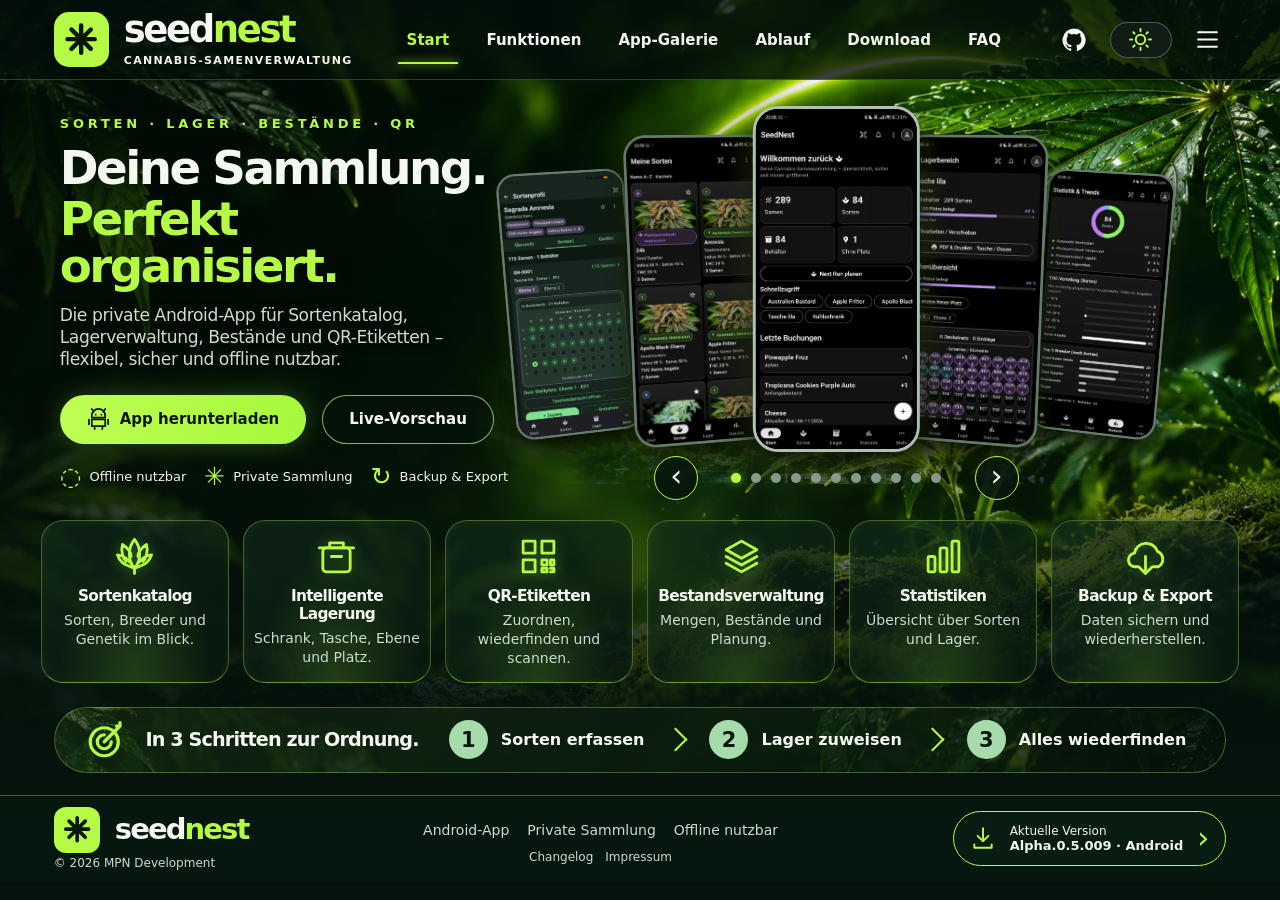
==== commit 6824ff9c: "Publish SeedNest Botanical Cinema V4.5 on GitHub Pages Port the approved Sites version 7, including " ====
--- a/docs/index.html
+++ b/docs/index.html
@@ -1 +1,59 @@
-<!doctype html><html lang="de" data-mode="dark"><head><meta charset="utf-8"><meta name="viewport" content="width=device-width,initial-scale=1"><meta name="robots" content="index,follow"><link rel="canonical" href="https://astromanager-dev.github.io/SeedNest-Releases/"><meta property="og:type" content="website"><meta property="og:title" content="SeedNest – Cannabis-Samensammlung verwalten | Android-App"><meta property="og:description" content="Sortenkatalog, Bestände, Lagerplätze und QR-Etiketten: SeedNest organisiert deine private Cannabis-Samensammlung auf Android."><meta property="og:url" content="https://astromanager-dev.github.io/SeedNest-Releases/"><meta name="theme-color" content="#06100b"><meta name="description" content="SeedNest für Android: Cannabis-Samensammlung organisieren, Sorten und Bestände verwalten, Lagerplätze strukturieren und QR-Etiketten nutzen. App entdecken."><title>SeedNest – Cannabis-Samensammlung verwalten | Android-App</title><link rel="icon" href="./assets/favicon.svg" type="image/svg+xml"><link rel="stylesheet" href="./assets/botanical/botanical.css?v=7"><script src="./assets/botanical/botanical.js?v=1" defer></script><meta name="googlebot" content="index,follow,max-image-preview:large"><meta property="og:locale" content="de_DE"><meta property="og:site_name" content="SeedNest"><meta property="og:image" content="https://astromanager-dev.github.io/SeedNest-Releases/assets/screenshots/1000139887.jpg"><meta property="og:image:alt" content="Originalansicht der SeedNest Android-App"><meta name="twitter:card" content="summary_large_image"><meta name="twitter:title" content="SeedNest – Cannabis-Samensammlung verwalten"><meta name="twitter:description" content="Android-App für Sortenkatalog, Lagerplätze, Bestände und QR-Etiketten."><meta name="twitter:image" content="https://astromanager-dev.github.io/SeedNest-Releases/assets/screenshots/1000139887.jpg"><link rel="sitemap" type="application/xml" href="https://astromanager-dev.github.io/SeedNest-Releases/sitemap.xml"><script type="application/ld+json">{"@context":"https://schema.org","@type":"SoftwareApplication","name":"SeedNest","applicationCategory":"UtilitiesApplication","operatingSystem":"Android","description":"Native Android-App zur privaten Verwaltung von Cannabis-Samensammlungen, Sorten, Beständen und Lagerplätzen mit QR-Etiketten.","url":"https://astromanager-dev.github.io/SeedNest-Releases/","downloadUrl":"https://astromanager-dev.github.io/SeedNest-Releases/download/","inLanguage":"de","softwareHelp":{"@type":"WebPage","url":"https://astromanager-dev.github.io/SeedNest-Releases/download/"}}</script></head><body><a class="skip" href="#main">Zum Inhalt springen</a><header class="header"><div class="shell nav"><a class="brand" href="#top"><span class="brand-mark">✳</span><span>seed<b>nest</b><small>CANNABIS-SAMENVERWALTUNG</small></span></a><nav aria-label="Hauptmenü"><a href="#features">Funktionen</a><a href="#gallery">App erleben</a><a href="#workflow">Workflow</a><a href="#download">Download</a></nav><div class="nav-end"><button id="theme" class="theme" type="button" aria-label="Darstellung wechseln">◐ <span>System</span></button><a class="nav-download" href="#download">App entdecken ↗</a></div></div></header><main id="main"><section class="hero" id="top"><div class="botanical botanical-left" aria-hidden="true">✳</div><div class="botanical botanical-right" aria-hidden="true">✳</div><div class="hero-light" aria-hidden="true"></div><div class="shell hero-grid"><div class="hero-copy"><span class="kicker"><i></i> DEINE SAMMLUNG. DEIN SYSTEM.</span><h1>Bring Ordnung<br>in deine <em>Sammlung.</em></h1><p>SeedNest ist deine Android-App für die private Cannabis-Samensammlung: Verwalte Sorten und Samen, dokumentiere Bestände, organisiere Lagerplätze und finde Einträge mit QR-Etiketten wieder.</p><div class="hero-actions"><a class="btn-primary" href="#gallery">App entdecken <span>↗</span></a><a class="btn-secondary" href="#features">Alle Funktionen ↓</a></div><div class="hero-proof"><span>✦ Für Android entwickelt</span><span>✦ Sorten & Lagerorte</span><span>✦ Backup & Export</span></div></div><div class="hero-stage" aria-label="Zwei Originalansichten der SeedNest Android-App"><div class="halo" aria-hidden="true"></div><div class="hero-phone phone-back"><img src="./assets/screenshots/1000139888.jpg" width="691" height="1536" alt="Original-Screenshot der SeedNest-App: Sortenkatalog" fetchpriority="high"></div><div class="hero-phone phone-front"><img src="./assets/screenshots/1000139887.jpg" width="691" height="1536" alt="Original-Screenshot der SeedNest-App: Dashboard" fetchpriority="high"></div><div class="stage-label">ORIGINAL-ANSICHTEN / SEEDNEST ANDROID</div></div></div></section><div class="strip"><div class="shell strip-inner"><span>✳ DEINE SAMMLUNG</span><span>◈ SORTENKATALOG</span><span>▣ LAGERSTRUKTUR</span><span>⌗ QR-ETIKETTEN</span></div></div><section class="section features" id="features"><div class="shell"><div class="section-title"><div><span class="kicker">01 / FUNKTIONEN</span><h2>Alles an seinem <em>Platz.</em></h2></div><p>Mehr Überblick, weniger Suchen: die wichtigsten Werkzeuge für deine Sammlung in einer Oberfläche.</p></div><div class="feature-grid"><article class="feature"><span class="feature-icon" aria-hidden="true">✳</span><h3>Sortenkatalog</h3><p>Genetik, Breeder, Merkmale und Favoriten strukturiert verwalten.</p></article><article class="feature"><span class="feature-icon" aria-hidden="true">▦</span><h3>Lagerorte</h3><p>Schrank, Tasche, Ebene und Platz präzise zuordnen.</p></article><article class="feature"><span class="feature-icon" aria-hidden="true">⌗</span><h3>QR-Etiketten</h3><p>Behälter und Lagerpositionen schneller wiederfinden.</p></article><article class="feature"><span class="feature-icon" aria-hidden="true">◈</span><h3>Bestände</h3><p>Mengen und Veränderungen übersichtlich dokumentieren.</p></article><article class="feature"><span class="feature-icon" aria-hidden="true">◫</span><h3>Statistiken</h3><p>Sammlung und Verteilung auf einen Blick erfassen.</p></article><article class="feature"><span class="feature-icon" aria-hidden="true">⇧</span><h3>Backup & Export</h3><p>Deine Daten über die vorgesehenen Sicherungswege schützen.</p></article></div></div></section><section class="section gallery-section" id="gallery"><div class="shell"><div class="section-title"><div><span class="kicker">02 / APP ERLEBEN</span><h2>Deine App.<br><em>Im Mittelpunkt.</em></h2></div><p>Zehn unveränderte Original-Screenshots. Wische durch die Ansichten, nutze die Pfeile oder öffne ein Bild in voller Größe.</p></div><div class="gallery" id="coverflow" aria-label="SeedNest 3D Screenshot-Karussell"><div class="gallery-stage"><figure class="slide" data-name="Dashboard"><a href="./assets/screenshots/1000139887.jpg" target="_blank" rel="noopener" aria-label="Dashboard: Originalbild öffnen"><img src="./assets/screenshots/1000139887.jpg" alt="SeedNest App-Screenshot: Dashboard" width="691" height="1536" loading="eager" decoding="async"></a></figure><figure class="slide" data-name="Sortenkatalog"><a href="./assets/screenshots/1000139888.jpg" target="_blank" rel="noopener" aria-label="Sortenkatalog: Originalbild öffnen"><img src="./assets/screenshots/1000139888.jpg" alt="SeedNest App-Screenshot: Sortenkatalog" width="691" height="1536" loading="lazy" decoding="async"></a></figure><figure class="slide" data-name="Sortendetails"><a href="./assets/screenshots/1000139889.jpg" target="_blank" rel="noopener" aria-label="Sortendetails: Originalbild öffnen"><img src="./assets/screenshots/1000139889.jpg" alt="SeedNest App-Screenshot: Sortendetails" width="691" height="1536" loading="lazy" decoding="async"></a></figure><figure class="slide" data-name="Lagerübersicht"><a href="./assets/screenshots/1000139890.jpg" target="_blank" rel="noopener" aria-label="Lagerübersicht: Originalbild öffnen"><img src="./assets/screenshots/1000139890.jpg" alt="SeedNest App-Screenshot: Lagerübersicht" width="691" height="1536" loading="lazy" decoding="async"></a></figure><figure class="slide" data-name="Lagerplätze"><a href="./assets/screenshots/1000139891.jpg" target="_blank" rel="noopener" aria-label="Lagerplätze: Originalbild öffnen"><img src="./assets/screenshots/1000139891.jpg" alt="SeedNest App-Screenshot: Lagerplätze" width="691" height="1536" loading="lazy" decoding="async"></a></figure><figure class="slide" data-name="Behälter"><a href="./assets/screenshots/1000139892.jpg" target="_blank" rel="noopener" aria-label="Behälter: Originalbild öffnen"><img src="./assets/screenshots/1000139892.jpg" alt="SeedNest App-Screenshot: Behälter" width="691" height="1536" loading="lazy" decoding="async"></a></figure><figure class="slide" data-name="Statistik"><a href="./assets/screenshots/1000139893.jpg" target="_blank" rel="noopener" aria-label="Statistik: Originalbild öffnen"><img src="./assets/screenshots/1000139893.jpg" alt="SeedNest App-Screenshot: Statistik" width="691" height="1536" loading="lazy" decoding="async"></a></figure><figure class="slide" data-name="Auswertung"><a href="./assets/screenshots/1000139894.jpg" target="_blank" rel="noopener" aria-label="Auswertung: Originalbild öffnen"><img src="./assets/screenshots/1000139894.jpg" alt="SeedNest App-Screenshot: Auswertung" width="691" height="1536" loading="lazy" decoding="async"></a></figure><figure class="slide" data-name="Einstellungen"><a href="./assets/screenshots/1000139895.jpg" target="_blank" rel="noopener" aria-label="Einstellungen: Originalbild öffnen"><img src="./assets/screenshots/1000139895.jpg" alt="SeedNest App-Screenshot: Einstellungen" width="691" height="1536" loading="lazy" decoding="async"></a></figure><figure class="slide" data-name="Werkzeuge"><a href="./assets/screenshots/1000139896.jpg" target="_blank" rel="noopener" aria-label="Werkzeuge: Originalbild öffnen"><img src="./assets/screenshots/1000139896.jpg" alt="SeedNest App-Screenshot: Werkzeuge" width="691" height="1536" loading="lazy" decoding="async"></a></figure></div><div class="gallery-controls"><button id="prev" aria-label="Vorheriges Bild">←</button><div class="gallery-center"><strong id="slide-name">Dashboard</strong><span id="counter">01 / 10</span></div><button id="next" aria-label="Nächstes Bild">→</button></div><div id="dots" class="dots" aria-label="Bild auswählen"></div><button id="pause" class="pause" aria-pressed="false">Rotation pausieren</button></div></div></section><section class="section workflow" id="workflow"><div class="shell"><div class="section-title"><div><span class="kicker">03 / SO FUNKTIONIERT'S</span><h2>Einfach sammeln.<br><em>Einfach finden.</em></h2></div></div><div class="workflow-grid"><article><span>01</span><h3>Sorten erfassen</h3><p>Lege Einträge mit Genetik, Breeder, Merkmalen und Fotos an.</p></article><article><span>02</span><h3>Bestände zuordnen</h3><p>Organisiere Schränke, Taschen, Ebenen und einzelne Plätze.</p></article><article><span>03</span><h3>Wiederfinden</h3><p>Nutze Suche, Filter und QR-Zuordnungen für schnellen Zugriff.</p></article></div></div></section><section class="section download" id="download"><div class="shell"><div class="download-box"><div class="download-leaf" aria-hidden="true">✳</div><div class="download-inner"><span class="kicker">04 / SEEDNEST FÜR ANDROID</span><h2>Bereit für<br><em>mehr Überblick?</em></h2><p>Die aktuelle öffentliche Alpha, Installationshinweise und den Versionsverlauf findest du auf der offiziellen Downloadseite. Bestehende App-Daten vor Updates sichern.</p><div class="hero-actions"><a class="btn-primary" href="./download/">Zur Downloadseite ↗</a><a class="btn-secondary" href="./changelog/">Changelog ansehen</a></div></div></div></div></section></main><footer><div class="shell footer"><a class="brand" href="#top"><span class="brand-mark">✳</span><span>seed<b>nest</b></span></a><div><a href="./download/">Downloads</a><a href="https://github.com/AstroManager-Dev/SeedNest-Releases">GitHub</a><a href="./impressum/">Impressum</a></div><small>© 2026 MPN Development · Alle Rechte vorbehalten.</small></div></footer></body></html>+<!doctype html>
+<html lang="de" data-theme="dark"><head><meta charset="utf-8"><meta name="viewport" content="width=device-width,initial-scale=1"><meta name="robots" content="index,follow"><meta name="description" content="Verwalte deine private Cannabis-Samensammlung mit SeedNest für Android. Sortenkatalog, Bestände, Lagerplätze und QR-Etiketten, auch offline."><meta name="theme-color" content="#031009"><title>SeedNest – Cannabis-Samensammlung verwalten | Android-App</title><link rel="icon" href="assets/favicon.svg" type="image/svg+xml"><link rel="stylesheet" href="botanical-v4.css?v=7">
+<link rel="canonical" href="https://astromanager-dev.github.io/SeedNest-Releases/">
+<meta property="og:type" content="website">
+<meta property="og:title" content="SeedNest – Cannabis-Samensammlung verwalten | Android-App">
+<meta property="og:description" content="Sortenkatalog, Bestände, Lagerplätze und QR-Etiketten: SeedNest organisiert deine private Cannabis-Samensammlung auf Android.">
+<meta property="og:url" content="https://astromanager-dev.github.io/SeedNest-Releases/">
+<meta name="googlebot" content="index,follow,max-image-preview:large">
+<meta property="og:locale" content="de_DE">
+<meta property="og:site_name" content="SeedNest">
+<meta property="og:image" content="https://astromanager-dev.github.io/SeedNest-Releases/assets/screenshots/1000139887.jpg">
+<meta property="og:image:alt" content="Originalansicht der SeedNest Android-App">
+<meta name="twitter:card" content="summary_large_image">
+<meta name="twitter:title" content="SeedNest – Cannabis-Samensammlung verwalten">
+<meta name="twitter:description" content="Android-App für Sortenkatalog, Lagerplätze, Bestände und QR-Etiketten.">
+<meta name="twitter:image" content="https://astromanager-dev.github.io/SeedNest-Releases/assets/screenshots/1000139887.jpg">
+<link rel="sitemap" type="application/xml" href="https://astromanager-dev.github.io/SeedNest-Releases/sitemap.xml">
+<script type="application/ld+json">{"@context":"https://schema.org","@type":"SoftwareApplication","name":"SeedNest","applicationCategory":"UtilitiesApplication","operatingSystem":"Android","description":"Native Android-App zur privaten Verwaltung von Cannabis-Samensammlungen, Sorten, Beständen und Lagerplätzen mit QR-Etiketten.","url":"https://astromanager-dev.github.io/SeedNest-Releases/","downloadUrl":"https://astromanager-dev.github.io/SeedNest-Releases/download/","inLanguage":"de","softwareHelp":{"@type":"WebPage","url":"https://astromanager-dev.github.io/SeedNest-Releases/download/"}}</script>
+</head>
+<body id="home"><a class="skip" href="#main">Zum Inhalt springen</a>
+<header class="site-header"><a class="brand" href="#home"><span class="brand-symbol" aria-hidden="true"><svg viewBox="0 0 24 24"><path d="M12 3v18M3 12h18M5.6 5.6l12.8 12.8m0-12.8L5.6 18.4"/></svg></span><span class="brand-copy"><strong>seed<span>nest</span></strong><small>CANNABIS-SAMENVERWALTUNG</small></span></a>
+<nav class="nav" aria-label="Hauptnavigation"><a class="active" href="#home">Start</a><a href="#features">Funktionen</a><a href="#gallery">App-Galerie</a><a href="#workflow">Ablauf</a><a href="#download">Download</a><a href="#faq" data-dialog>FAQ</a></nav><div class="header-actions"><a class="icon-link" href="https://github.com/AstroManager-Dev/SeedNest-Releases" aria-label="GitHub"><svg aria-hidden="true" viewBox="0 0 24 24" width="24" height="24" fill="currentColor"><path d="M12 .5a11.5 11.5 0 0 0-3.64 22.41c.58.11.79-.25.79-.56v-2.1c-3.21.7-3.89-1.36-3.89-1.36-.53-1.34-1.29-1.7-1.29-1.7-1.05-.72.08-.7.08-.7 1.16.08 1.77 1.2 1.77 1.2 1.03 1.77 2.7 1.26 3.36.96.1-.75.4-1.26.73-1.55-2.56-.29-5.25-1.28-5.25-5.68 0-1.25.45-2.27 1.2-3.07-.12-.3-.52-1.46.11-3.03 0 0 .98-.31 3.16 1.17a11 11 0 0 1 5.75 0c2.18-1.48 3.15-1.17 3.15-1.17.64 1.57.24 2.73.12 3.03.75.8 1.2 1.82 1.2 3.07 0 4.41-2.7 5.38-5.27 5.67.42.36.79 1.06.79 2.14v3.16c0 .31.21.68.8.56A11.5 11.5 0 0 0 12 .5Z"/></svg></a><button class="theme-switch" id="theme" type="button" aria-label="Helle Darstellung" aria-pressed="false"><svg viewBox="0 0 24 24" aria-hidden="true"><circle cx="12" cy="12" r="4.5"/><path d="M12 2v2m0 16v2M2 12h2m16 0h2M5 5l1.4 1.4m11.2 11.2L19 19m0-14-1.4 1.4M6.4 17.6 5 19"/></svg></button><button class="menu-button" id="menu" type="button" aria-expanded="false" aria-controls="mobile-menu" aria-label="Menü öffnen"><svg viewBox="0 0 24 24" aria-hidden="true"><path d="M3 5h18M3 12h18M3 19h18"/></svg></button></div>
+<nav class="mobile-menu" id="mobile-menu" aria-label="Mobiles Menü" hidden><a href="#features">Funktionen</a><a href="#gallery">App-Galerie</a><a href="#workflow">Ablauf</a><a href="#download">Download</a><a href="#faq" data-dialog>FAQ</a></nav></header>
+<main id="main">
+<section class="hero" aria-labelledby="intro-title"><div class="hero-grid"><div class="hero-copy"><p class="eyebrow">SORTEN · LAGER · BESTÄNDE · QR</p><h1 id="intro-title">Deine Sammlung.<br><em>Perfekt organisiert.</em></h1><p class="lead">Die private Android-App für Sortenkatalog, Lagerverwaltung, Bestände und QR-Etiketten – flexibel, sicher und offline nutzbar.</p><div class="actions"><a class="btn primary" href="https://github.com/AstroManager-Dev/SeedNest-Releases/releases/download/Alpha.0.5.009/SeedNest-Native-Alpha.0.5.009.apk"><svg aria-hidden="true" viewBox="0 0 24 24"><path d="m7 4-2-3m12 3 2-3M5 10V8a7 7 0 0 1 14 0v2ZM5 12h14v7H5zm-3 0v5m20-5v5M8 19v3m8-3v3"/><path d="M9 7h.1m5.9 0h.1"/></svg>App herunterladen</a><a class="btn outline" href="#gallery">Live-Vorschau</a></div><ul class="benefits"><li><span aria-hidden="true">◌</span> Offline nutzbar</li><li><span aria-hidden="true">✳</span> Private Sammlung</li><li><span aria-hidden="true">↻</span> Backup &amp; Export</li></ul></div>
+<section class="phone-area" id="gallery" aria-label="App-Galerie" tabindex="0"><div class="glow" aria-hidden="true"></div><div class="phone-deck" id="deck">
+<figure class="phone active" data-name="Dashboard"><img src="assets/screenshots/1000139887.jpg" width="691" height="1536" loading="eager" alt="SeedNest-App: Dashboard"></figure>
+<figure class="phone" data-name="Sortenkatalog" hidden><img src="assets/screenshots/1000139888.jpg" width="691" height="1536" loading="eager" alt="SeedNest-App: Sortenkatalog"></figure>
+<figure class="phone" data-name="Lagerorte" hidden><img src="assets/screenshots/1000139889.jpg" width="691" height="1536" loading="eager" alt="SeedNest-App: Lagerorte"></figure>
+<figure class="phone" data-name="Lagerverwaltung" hidden><img src="assets/screenshots/1000139890.jpg" width="691" height="1536" loading="eager" alt="SeedNest-App: Lagerverwaltung"></figure>
+<figure class="phone" data-name="Belegte Lagerplätze" hidden><img src="assets/screenshots/1000139891.jpg" width="691" height="1536" loading="eager" alt="SeedNest-App: Belegte Lagerplätze"></figure>
+<figure class="phone" data-name="Lagerübersicht" hidden><img src="assets/screenshots/1000139892.jpg" width="691" height="1536" loading="lazy" alt="SeedNest-App: Lagerübersicht"></figure>
+<figure class="phone" data-name="Bestand und Trends" hidden><img src="assets/screenshots/1000139893.jpg" width="691" height="1536" loading="lazy" alt="SeedNest-App: Bestand und Trends"></figure>
+<figure class="phone" data-name="Statistiken" hidden><img src="assets/screenshots/1000139894.jpg" width="691" height="1536" loading="lazy" alt="SeedNest-App: Statistiken"></figure>
+<figure class="phone" data-name="App-Einstellungen" hidden><img src="assets/screenshots/1000139895.jpg" width="691" height="1536" loading="lazy" alt="SeedNest-App: App-Einstellungen"></figure>
+<figure class="phone" data-name="Weitere Einstellungen" hidden><img src="assets/screenshots/1000139896.jpg" width="691" height="1536" loading="lazy" alt="SeedNest-App: Weitere Einstellungen"></figure><figure class="phone" data-name="Sortenprofil und Bestand" hidden><img src="assets/dark-storage.webp" width="691" height="1536" alt="SeedNest-App: Sortenprofil und Bestand"></figure></div><div class="gallery-controls"><button id="prev" type="button" aria-label="Vorherige Ansicht">‹</button><div class="dots" id="dots" aria-label="Screenshot-Auswahl"></div><button id="next" type="button" aria-label="Nächste Ansicht">›</button></div><p class="gallery-caption" id="gallery-caption" aria-live="polite">Dashboard · Originalansicht</p>
+</section></div>
+</section>
+<section class="features" id="features" aria-label="Funktionen">
+<article class="feature"><div class="feature-icon" aria-hidden="true"><svg viewBox="0 0 24 24" fill="none" stroke="currentColor" stroke-width="1.65" stroke-linecap="round" stroke-linejoin="round"><path d="M12 22v-4m0 1C8 17 4 17 2 11c4 0 7 3 10 8Zm0 0c4-2 8-2 10-8-4 0-7 3-10 8Zm0 0C8 14 8 7 12 2c4 5 4 12 0 17ZM7 15C5 13 4 8 5 5c3 2 5 4 5 7m7 3c2-2 3-7 2-10-3 2-5 4-5 7"/></svg></div><h2>Sortenkatalog</h2><p>Sorten, Breeder und Genetik im Blick.</p></article>
+<article class="feature"><div class="feature-icon" aria-hidden="true"><svg viewBox="0 0 24 24" fill="none" stroke="currentColor" stroke-width="1.65" stroke-linecap="round" stroke-linejoin="round"><rect x="4" y="7" width="16" height="14" rx="2"/><path d="M2 7h20M8 7V4h8v3M9 12h6"/></svg></div><h2>Intelligente Lagerung</h2><p>Schrank, Tasche, Ebene und Platz.</p></article>
+<article class="feature"><div class="feature-icon" aria-hidden="true"><svg viewBox="0 0 24 24" fill="none" stroke="currentColor" stroke-width="1.65" stroke-linecap="round" stroke-linejoin="round"><rect x="3" y="3" width="7" height="7"/><rect x="14" y="3" width="7" height="7"/><rect x="3" y="14" width="7" height="7"/><path d="M14 14h3v3h-3zm5 0h2v3h-2zm-5 5h3v2h-3zm5 0h2v2h-2"/></svg></div><h2>QR-Etiketten</h2><p>Zuordnen, wiederfinden und scannen.</p></article>
+<article class="feature"><div class="feature-icon" aria-hidden="true"><svg viewBox="0 0 24 24" fill="none" stroke="currentColor" stroke-width="1.65" stroke-linecap="round" stroke-linejoin="round"><path d="m12 3 9 5-9 5-9-5 9-5Zm-9 9 9 5 9-5M3 16l9 5 9-5"/></svg></div><h2>Bestandsverwaltung</h2><p>Mengen, Bestände und Planung.</p></article>
+<article class="feature"><div class="feature-icon" aria-hidden="true"><svg viewBox="0 0 24 24" fill="none" stroke="currentColor" stroke-width="1.65" stroke-linecap="round" stroke-linejoin="round"><rect x="3" y="12" width="4" height="9" rx="1"/><rect x="10" y="7" width="4" height="14" rx="1"/><rect x="17" y="3" width="4" height="18" rx="1"/></svg></div><h2>Statistiken</h2><p>Übersicht über Sorten und Lager.</p></article>
+<article class="feature"><div class="feature-icon" aria-hidden="true"><svg viewBox="0 0 24 24" fill="none" stroke="currentColor" stroke-width="1.65" stroke-linecap="round" stroke-linejoin="round"><path d="M7 18H6a4 4 0 0 1-.5-7.97A7 7 0 0 1 19 9a5 5 0 0 1 .5 9H17"/><path d="M12 12v10m-4-4 4 4 4-4"/></svg></div><h2>Backup & Export</h2><p>Daten sichern und wiederherstellen.</p></article>
+</section>
+<section class="workflow" id="workflow"><div class="workflow-label"><svg viewBox="0 0 24 24" aria-hidden="true"><circle cx="11" cy="13" r="8"/><path d="M15 13a4 4 0 1 1-4-4m0 4 9-9m-2 0h2V2"/></svg><strong>In 3 Schritten zur Ordnung.</strong></div><ol><li><b>1</b> Sorten erfassen</li><li><b>2</b> Lager zuweisen</li><li><b>3</b> Alles wiederfinden</li></ol>
+</section>
+</main>
+<footer class="footer"><a class="footer-brand" href="#home"><span class="brand-symbol" aria-hidden="true"><svg viewBox="0 0 24 24"><path d="M12 3v18M3 12h18M5.6 5.6l12.8 12.8m0-12.8L5.6 18.4"/></svg></span><strong>seed<span>nest</span></strong></a><div class="footer-info"><span>Android-App</span><span>Private Sammlung</span><span>Offline nutzbar</span></div><div class="footer-links"><a href="./changelog/">Changelog</a><a href="./impressum/">Impressum</a></div><a class="footer-download" id="download" href="https://github.com/AstroManager-Dev/SeedNest-Releases/releases/download/Alpha.0.5.009/SeedNest-Native-Alpha.0.5.009.apk" aria-label="SeedNest Alpha.0.5.009 als APK herunterladen"><svg class="download-mark" viewBox="0 0 24 24" aria-hidden="true"><path d="M12 3v12m-5-5 5 5 5-5M4 18v3h16v-3"/></svg><span><small>Aktuelle Version</small><strong>Alpha.0.5.009 · Android</strong></span><span class="download-arrow" aria-hidden="true">›</span></a><small class="copyright">© 2026 MPN Development</small></footer>
+
+<section class="faq" id="faq" aria-labelledby="faq-title">
+  <div class="faq-head"><h2 id="faq-title">Häufige Fragen</h2><button id="faq-close" type="button">Schließen</button></div>
+  <details open><summary>Wofür ist SeedNest gedacht?</summary><p>SeedNest ist eine Android-App für deine private Cannabis-Samensammlung. Sie verbindet Sortenprofile, Bestände und Lagerplätze.</p></details>
+  <details><summary>Welche Funktionen sind offline nutzbar?</summary><p>Die Bestandsverwaltung, der schnelle OCR-Scan und die Rechnungsverarbeitung arbeiten lokal. Webrecherche, Updateprüfung und Downloads benötigen Internet.</p></details>
+  <details><summary>Wo finde ich die APK und die Prüfsumme?</summary><p>Die <a href="./download/">offizielle Downloadseite</a> enthält die veröffentlichte Alpha-Version, Installationshinweise und die SHA-256-Prüfsumme. Sichere deine Sammlung vor einem Update.</p></details>
+</section>
+<script src="botanical-v4.js?v=7" defer></script>
+</body></html>
--- a/docs/botanical-v4.css
+++ b/docs/botanical-v4.css
@@ -0,0 +1,319 @@
+:root {
+  color-scheme: dark;
+  --bg: #05130c;
+  --surface: #0b2014;
+  --white: #f4f8f0;
+  --muted: #cfdbcf;
+  --lime: #b5fb45;
+  --line: #9fc96665;
+  --edge: clamp(24px, 4.2vw, 68px);
+}
+* { box-sizing: border-box; }
+html { scroll-behavior: smooth; }
+body {
+  margin: 0;
+  color: var(--white);
+  background: var(--bg);
+  font-family: Inter, system-ui, -apple-system, "Segoe UI", sans-serif;
+}
+a { color: inherit; text-decoration: none; }
+button { font: inherit; color: inherit; cursor: pointer; }
+svg { display: block; }
+:focus-visible { outline: 3px solid var(--lime); outline-offset: 4px; }
+.skip { position: absolute; top: 10px; left: 10px; z-index: 20; padding: 10px; background: var(--lime); color: #08130a; transform: translateY(-180%); }
+.skip:focus { transform: none; }
+
+.site-header {
+  position: relative;
+  z-index: 3;
+  height: 80px;
+  display: flex;
+  align-items: center;
+  justify-content: space-between;
+  gap: clamp(16px, 2.6vw, 40px);
+  padding-inline: var(--edge);
+  border-bottom: 1px solid #a4c87c42;
+  background: #030e09c9;
+}
+.brand, .footer-brand { display: inline-flex; align-items: center; gap: 15px; flex-shrink: 0; }
+.brand-symbol { display: grid; place-items: center; width: 55px; aspect-ratio: 1; border-radius: 15px; background: var(--lime); color: #08150b; }
+.brand-symbol svg { width: 66%; fill: none; stroke: currentColor; stroke-width: 2.9; stroke-linecap: round; }
+.brand strong, .footer-brand strong { display: block; font-size: 37px; line-height: .98; letter-spacing: -.065em; }
+.brand strong span, .footer-brand strong span { color: var(--lime); }
+.brand small { display: block; margin-top: 5px; font-size: 11px; font-weight: 650; letter-spacing: .12em; }
+.nav { display: flex; align-items: center; gap: clamp(15px, 2.9vw, 46px); white-space: nowrap; font-size: 15px; font-weight: 630; }
+.nav a { position: relative; padding-block: 20px; }
+.nav a:hover, .nav .active { color: var(--lime); }
+.nav .active::after { content: ""; position: absolute; inset: auto -9px 5px; height: 2px; background: var(--lime); box-shadow: 0 0 10px var(--lime); }
+.header-actions { display: flex; align-items: center; gap: clamp(9px, 1.3vw, 22px); }
+.header-actions button, .icon-link { display: grid; place-items: center; min-width: 38px; height: 40px; }
+.theme-switch, .menu-button { padding: 0; border: 0; background: transparent; }
+.theme-switch { width: 62px; height: 36px !important; color: var(--lime); border: 1px solid #8190748c; border-radius: 40px; background: #111c16; }
+.theme-switch svg, .menu-button svg { width: 25px; fill: none; stroke: currentColor; stroke-width: 1.9; stroke-linecap: round; }
+.mobile-menu { position: absolute; z-index: 2; top: calc(100% + 8px); right: var(--edge); display: grid; min-width: 200px; padding: 8px; border: 1px solid var(--line); border-radius: 16px; background: var(--surface); }
+.mobile-menu a { padding: 10px 14px; border-radius: 9px; }
+.mobile-menu a:hover { background: #84bb482a; }
+[hidden] { display: none !important; }
+
+main { position: relative; isolation: isolate; }
+main::before {
+  content: "";
+  position: absolute;
+  z-index: -1;
+  pointer-events: none;
+  inset: -80px 0 0;
+  background:
+    linear-gradient(0deg, #05130c 0%, #05130c99 27%, transparent 54%),
+    linear-gradient(90deg, #020c06b8 0%, #020c0680 34%, #020c0605 66%),
+    url("assets/botanical/hero-botanical.webp") center 44% / cover no-repeat;
+}
+.hero { overflow: clip; }
+.hero-grid {
+  display: grid;
+  grid-template-columns: 39% minmax(0, 61%);
+  align-items: center;
+  max-width: 1650px;
+  min-height: 440px;
+  margin: auto;
+  padding: 12px var(--edge) 7px;
+}
+.hero-copy { position: relative; z-index: 1; padding-left: 6px; }
+.eyebrow { margin: 0; color: var(--lime); font-size: 13px; font-weight: 760; letter-spacing: .29em; }
+h1 { margin: 14px 0 14px; font-size: clamp(40px, 3.65vw, 58px); line-height: 1.02; letter-spacing: -.054em; }
+h1 em { display: block; margin-top: 3px; color: var(--lime); font-style: normal; }
+.lead { max-width: 445px; margin: 0; color: var(--muted); font-size: clamp(17px, 1.34vw, 21px); line-height: 1.28; letter-spacing: -.025em; text-shadow: 0 2px 8px #020a05; }
+.actions { display: flex; flex-wrap: wrap; gap: 16px; margin: 24px 0 20px; }
+.btn { display: inline-flex; align-items: center; justify-content: center; min-height: 49px; gap: 10px; padding-inline: 26px; border: 1px solid transparent; border-radius: 40px; font-size: 15px; font-weight: 720; }
+.btn svg, .download-mark { width: 23px; fill: none; stroke: currentColor; stroke-width: 1.8; stroke-linecap: round; stroke-linejoin: round; }
+.primary { min-width: 225px; background: linear-gradient(100deg,#bfff53,#a5f83b); color: #0a1707; box-shadow: 0 0 24px #b5fb453c; }
+.outline { min-width: 167px; border-color: #bcf17eb8; background: #07130b8f; }
+.btn:hover, .footer-download:hover { box-shadow: 0 0 24px #b5fb4563; }
+.benefits { display: flex; flex-wrap: wrap; gap: 8px 18px; margin: 0; padding: 0; color: var(--white); list-style: none; font-size: 13px; font-weight: 540; }
+.benefits li { display: inline-flex; align-items: center; gap: 8px; }
+.benefits span { color: var(--lime); font-size: 25px; line-height: 1; }
+
+.phone-area { position: relative; min-width: 0; isolation: isolate; margin-right: 9%; }
+.phone-area::before {
+  content: "";
+  position: absolute;
+  z-index: -1;
+  inset: 40% -10% 4%;
+  background: url("assets/botanical/gallery-halo.webp") center 80% / cover no-repeat;
+  mix-blend-mode: screen;
+  opacity: .55;
+  mask-image: radial-gradient(ellipse at 52% 70%, #000, transparent 68%);
+  pointer-events: none;
+}
+.glow { position: absolute; z-index: -1; inset: 3% 10% 13%; border: 2px solid #9cf84ba1; border-radius: 50%; transform: rotate(-12deg); filter: drop-shadow(0 0 10px #a6ff54); mask-image: linear-gradient(#000,transparent 80%); pointer-events: none; }
+.phone-deck { position: relative; height: 348px; perspective: 1350px; touch-action: pan-y; }
+.phone {
+  position: absolute;
+  left: 50%;
+  bottom: 2px;
+  width: clamp(145px, 13vw, 208px);
+  height: 346px;
+  margin: 0;
+  border: 3px solid #647a6a;
+  border-radius: 25px;
+  overflow: hidden;
+  background: #030a06;
+  box-shadow: 0 15px 28px #000d, 0 19px 24px #89dc1836;
+  transform-origin: 50% 100%;
+  transform: translateX(calc(-50% + var(--offset, 0px))) translateY(var(--drop, 0px)) rotateY(var(--tilt, 0deg)) rotateZ(var(--lean, 0deg)) scale(var(--scale, 1));
+  transition: transform .32s ease;
+  z-index: var(--layer, 5);
+}
+.phone img { display: block; width: 100%; height: 100%; object-fit: cover; object-position: center top; }
+.phone.active { border-color: #b1c0b6; box-shadow: 0 15px 32px #000e, 0 16px 32px #a3ed484d; }
+.gallery-controls { display: flex; justify-content: center; align-items: center; gap: clamp(10px, 2.2vw, 32px); position: relative; z-index: 6; margin-top: 2px; }
+.gallery-controls > button { display: grid; place-items: center; padding: 0 0 3px; width: 44px; height: 44px; border-radius: 50%; border: 1px solid var(--lime); background: #08160ddd; color: var(--white); font: 30px/1 system-ui; }
+.gallery-controls > button:hover { color: var(--lime); }
+.dots { display: flex; align-items: center; }
+.dots button { display: grid; place-items: center; width: 20px; height: 26px; padding: 0; border: 0; background: transparent; }
+.dots button::after { content: ""; width: 10px; height: 10px; border-radius: 50%; background: #87988c; }
+.dots button[aria-current="true"]::after { background: var(--lime); box-shadow: 0 0 10px #aaf74492; }
+.gallery-caption { position: absolute; width: 1px; height: 1px; overflow: hidden; clip-path: inset(50%); }
+
+.features { display: grid; grid-template-columns: repeat(6, minmax(0, 1fr)); gap: clamp(11px, 1.1vw, 17px); max-width: 1650px; margin: auto; padding: 0 clamp(24px, 3.2vw, 54px); }
+.feature {
+  min-width: 0;
+  min-height: 151px;
+  padding: 13px 10px 14px;
+  border: 1px solid var(--line);
+  border-bottom-color: #9ee4499c;
+  border-radius: 22px;
+  text-align: center;
+  background: radial-gradient(ellipse at bottom, #426a2570, transparent 58%), linear-gradient(145deg,#132f1e92,#08180ddc);
+  box-shadow: inset 0 0 10px #b5fb4510;
+}
+.feature-icon { display: grid; place-items: center; height: 45px; color: var(--lime); }
+.feature-icon svg { width: 41px; filter: drop-shadow(0 0 7px #a2f34b55); }
+.feature h2 { margin: 8px 0 6px; font-size: clamp(15px, 1.2vw, 19px); letter-spacing: -.045em; }
+.feature p { max-width: 215px; margin: auto; color: var(--muted); font-size: 14px; line-height: 1.35; }
+.workflow {
+  display: flex; align-items: center; gap: 22px;
+  max-width: 1510px; min-height: 66px; margin: 24px auto 22px;
+  width: calc(100% - 2 * var(--edge));
+  padding: 9px clamp(16px, 2.4vw, 36px);
+  border: 1px solid var(--line); border-radius: 42px;
+  background: linear-gradient(90deg,#142a15ba,#04120bdb), url("assets/botanical/moss-atmosphere.webp") center 58% / cover;
+}
+.workflow-label { display: flex; align-items: center; gap: clamp(10px, 1.4vw, 20px); flex-shrink: 0; font-size: clamp(1.0625rem, 1.5vw, 1.5rem); letter-spacing: -.045em; }
+.workflow-label svg { width: 42px; flex-shrink: 0; fill: none; stroke: var(--lime); stroke-width: 1.85; stroke-linecap: round; stroke-linejoin: round; }
+.workflow ol { display: flex; flex: 1; min-width: 0; justify-content: space-evenly; gap: 14px; list-style: none; margin: 0; padding: 0; }
+.workflow li { display: flex; align-items: center; gap: 13px; min-width: 0; font-size: 1rem; font-weight: 630; }
+.workflow li b { display: grid; place-items: center; width: 39px; flex-shrink: 0; aspect-ratio: 1; border-radius: 50%; background: #a7dbab; color: #07170d; font-size: 21px; }
+.workflow li + li::before { content: ""; width: 15px; height: 15px; flex-shrink: 0; margin-right: clamp(3px, 1vw, 18px); transform: rotate(-45deg); border-right: 2px solid var(--lime); border-bottom: 2px solid var(--lime); }
+.footer {
+  display: grid; grid-template-columns: auto 1fr auto; align-items: center; gap: 10px 24px;
+  min-height: 80px; padding: 11px var(--edge);
+  border-top: 1px solid var(--line); background: #061710;
+}
+.footer .brand-symbol { width: 46px; border-radius: 12px; }
+.footer-brand strong { font-size: 29px; }
+.footer-info { justify-self: center; display: flex; flex-wrap: wrap; gap: 8px 18px; font-size: 14px; color: var(--muted); }
+.footer-links, .copyright { display: flex; gap: 12px; font-size: 12px; color: var(--muted); }
+.footer-links { grid-row: 2; grid-column: 2; align-self: start; justify-content: center; margin-top: -13px; }
+.footer-links a:hover { text-decoration: underline; }
+.copyright { grid-row: 2; grid-column: 1; margin-top: -7px; }
+.footer-download {
+  grid-column: 3; grid-row: 1 / 3; display: flex; align-items: center; gap: 14px;
+  min-width: 208px; min-height: 55px; padding: 6px 16px;
+  color: var(--lime); border-radius: 38px; border: 1px solid var(--lime); background: #091c12;
+}
+.footer-download svg { width: 26px; }
+.footer-download small, .footer-download strong { display: block; color: var(--white); }
+.footer-download small { font-size: 12px; }
+.footer-download strong { font-size: 13px; font-weight: 640; }
+.download-arrow { margin-left: auto; font-size: 30px; line-height: 1; }
+
+.faq { max-width: 680px; margin: auto; padding: 24px; }
+.faq-head { display: flex; align-items: center; justify-content: space-between; gap: 16px; margin-bottom: 12px; }
+.faq h2 { margin: 0; }
+.faq details { padding: 12px 0; border-top: 1px solid var(--line); }
+.faq p { color: var(--muted); line-height: 1.55; }
+.faq summary { cursor: pointer; font-weight: 640; }
+.faq a { color: var(--lime); text-decoration: underline; }
+#faq-close { display: none; border: 1px solid var(--line); border-radius: 18px; padding: 7px 13px; background: var(--surface); }
+dialog { width: min(680px, calc(100% - 28px)); padding: 0; color: var(--white); border: 1px solid var(--line); border-radius: 20px; background: var(--bg); }
+dialog::backdrop { background: #020805cb; }
+dialog #faq-close { display: block; }
+
+html[data-theme="light"] {
+  color-scheme: light;
+  --bg: #e9f1e7;
+  --surface: #f2f7ee;
+  --white: #14291a;
+  --muted: #2f4a36;
+  --lime: #3e691b;
+  --line: #57794b78;
+}
+[data-theme="light"] .site-header, [data-theme="light"] .footer, [data-theme="light"] .footer-download { background: #e3eddf; }
+[data-theme="light"] .theme-switch { background: #d1e3cb; }
+[data-theme="light"] main::before { display: none; }
+[data-theme="light"] .hero {
+  background:
+    linear-gradient(0deg, var(--bg), #e9f1e720 24%, transparent 47%),
+    linear-gradient(90deg, var(--bg) 0%, #e9f1e7f5 37%, #e9f1e757 72%, #e9f1e72e),
+    url("assets/botanical/hero-botanical.webp") center 46% / cover no-repeat;
+}
+[data-theme="light"] .lead { text-shadow: none; }
+[data-theme="light"] .outline { background: #f2f7eedc; border-color: var(--lime); }
+[data-theme="light"] .phone-area::before { display: none; }
+[data-theme="light"] .glow { border-color: #5c8526cc; filter: drop-shadow(0 0 10px #b5fb4580); }
+[data-theme="light"] .dots button::after { background: #586b59; }
+[data-theme="light"] .dots button[aria-current="true"]::after { background: var(--lime); box-shadow: 0 0 0 2px #e9f1e7; }
+[data-theme="light"] .brand-symbol { color: #fff; }
+[data-theme="light"] .feature, [data-theme="light"] .workflow { background: #f3f8ef; }
+[data-theme="light"] .feature { border-bottom-color: var(--line); box-shadow: 0 3px 12px #2a51230d; }
+[data-theme="light"] .gallery-controls > button { background: #f2f7ee; color: var(--lime); }
+[data-theme="light"] .gallery-controls > button:hover { background: #d1e3cb; }
+
+@media (max-width: 1199px) {
+  .nav { font-size: 14px; gap: 17px; }
+  .brand strong { font-size: 30px; }
+  .brand small { font-size: 9px; }
+  .brand-symbol { width: 47px; }
+  .hero-grid { grid-template-columns: 43% minmax(0, 57%); min-height: 420px; }
+  .hero-copy { padding-left: 0; }
+  .phone-area { margin-right: 0; }
+  .phone { width: 137px; height: 288px; border-radius: 20px; }
+  .phone-deck { height: 318px; }
+  .features { grid-template-columns: repeat(3, minmax(0, 1fr)); }
+  .workflow li { font-size: .875rem; gap: 8px; }
+  .workflow li + li::before { margin-right: 3px; width: 10px; height: 10px; }
+}
+@media (max-width: 960px) {
+  .nav { display: none; }
+  [data-theme="light"] .hero {
+    background:
+      linear-gradient(180deg, var(--bg) 0%, #e9f1e7f7 31%, #e9f1e7a0 50%, #e9f1e740 72%, var(--bg) 100%),
+      url("assets/botanical/hero-botanical.webp") 64% 36% / cover no-repeat;
+  }
+  .hero-grid { display: flex; flex-direction: column; align-items: stretch; gap: 20px; padding-block: 35px 20px; }
+  .hero-copy { max-width: 620px; }
+  .phone-area { width: min(100%, 640px); align-self: center; }
+  .workflow { display: grid; grid-template-columns: minmax(0, 1fr); gap: 12px; border-radius: 25px; padding-block: 16px; }
+  .workflow ol { display: grid; grid-template-columns: repeat(auto-fit, minmax(min(100%, 11rem), 1fr)); gap: 10px 16px; }
+  .workflow li { font-size: 1rem; }
+  .workflow li b { width: 31px; font-size: 1rem; }
+  .workflow li + li::before { display: none; }
+}
+@media (max-width: 780px) {
+  .site-header { height: 66px; }
+  .hero-grid { gap: 15px; padding-top: 30px; padding-bottom: 19px; }
+  main::before {
+    inset: 0;
+    background-image: linear-gradient(0deg, #05130c 0%, transparent 65%),
+      linear-gradient(180deg, #020c068d 0, #020c069e 350px, #020c064d 540px, #05130c 720px),
+      url("assets/botanical/hero-botanical.webp");
+    background-position: center, center, 61% top;
+    background-size: auto, auto, auto 745px;
+    background-repeat: no-repeat;
+  }
+  h1 { font-size: clamp(36px, 8vw, 52px); }
+  .lead { font-size: 17px; }
+  .features { grid-template-columns: repeat(2, minmax(0, 1fr)); padding-inline: var(--edge); }
+  .feature { min-height: 128px; }
+  .footer { grid-template-columns: 1fr auto; }
+  .footer-info { display: none; }
+  .footer-download { grid-column: 2; grid-row: 1; }
+  .footer-links { grid-row: 2; grid-column: 2; justify-content: end; margin: 0; }
+  .copyright { margin: 0; }
+}
+@media (max-width: 600px) {
+  .workflow ol { grid-template-columns: minmax(0, 1fr); }
+}
+@media (max-width: 480px) {
+  :root { --edge: 16px; }
+  .site-header { gap: 8px; }
+  .brand { gap: 9px; }
+  .brand strong { font-size: 26px; }
+  .brand small { font-size: 8px; letter-spacing: .065em; }
+  .brand-symbol { width: 39px; border-radius: 11px; }
+  .header-actions button, .icon-link { min-width: 31px; }
+  .theme-switch { width: 39px; }
+  .header-actions { gap: 6px; }
+  .eyebrow { font-size: 11px; letter-spacing: .22em; }
+  .actions { gap: 9px; margin: 19px 0 16px; }
+  .btn { min-width: 0; min-height: 45px; padding-inline: 13px; font-size: 14px; }
+  .benefits { gap: 6px 10px; font-size: 12px; }
+  .benefits li { gap: 4px; }
+  .benefits span { font-size: 20px; }
+  .phone-deck { height: 247px; }
+  .phone { width: 112px; height: 236px; border-width: 2px; border-radius: 17px; }
+  .gallery-controls { gap: 9px; }
+  .dots button { width: 17px; }
+  .dots button::after { width: 8px; height: 8px; }
+  .workflow { margin-block: 16px; }
+  .footer { gap: 12px 6px; padding-block: 14px; }
+  .footer .brand-symbol { width: 36px; }
+  .footer-brand { gap: 7px; }
+  .footer-brand strong { font-size: 22px; }
+  .footer-download { min-width: 0; gap: 7px; padding-inline: 9px; }
+  .footer-download svg { width: 20px; }
+  .download-arrow { display: none; }
+}
+@media (prefers-reduced-motion: reduce) {
+  *, *::before, *::after { scroll-behavior: auto !important; transition: none !important; }
+}
